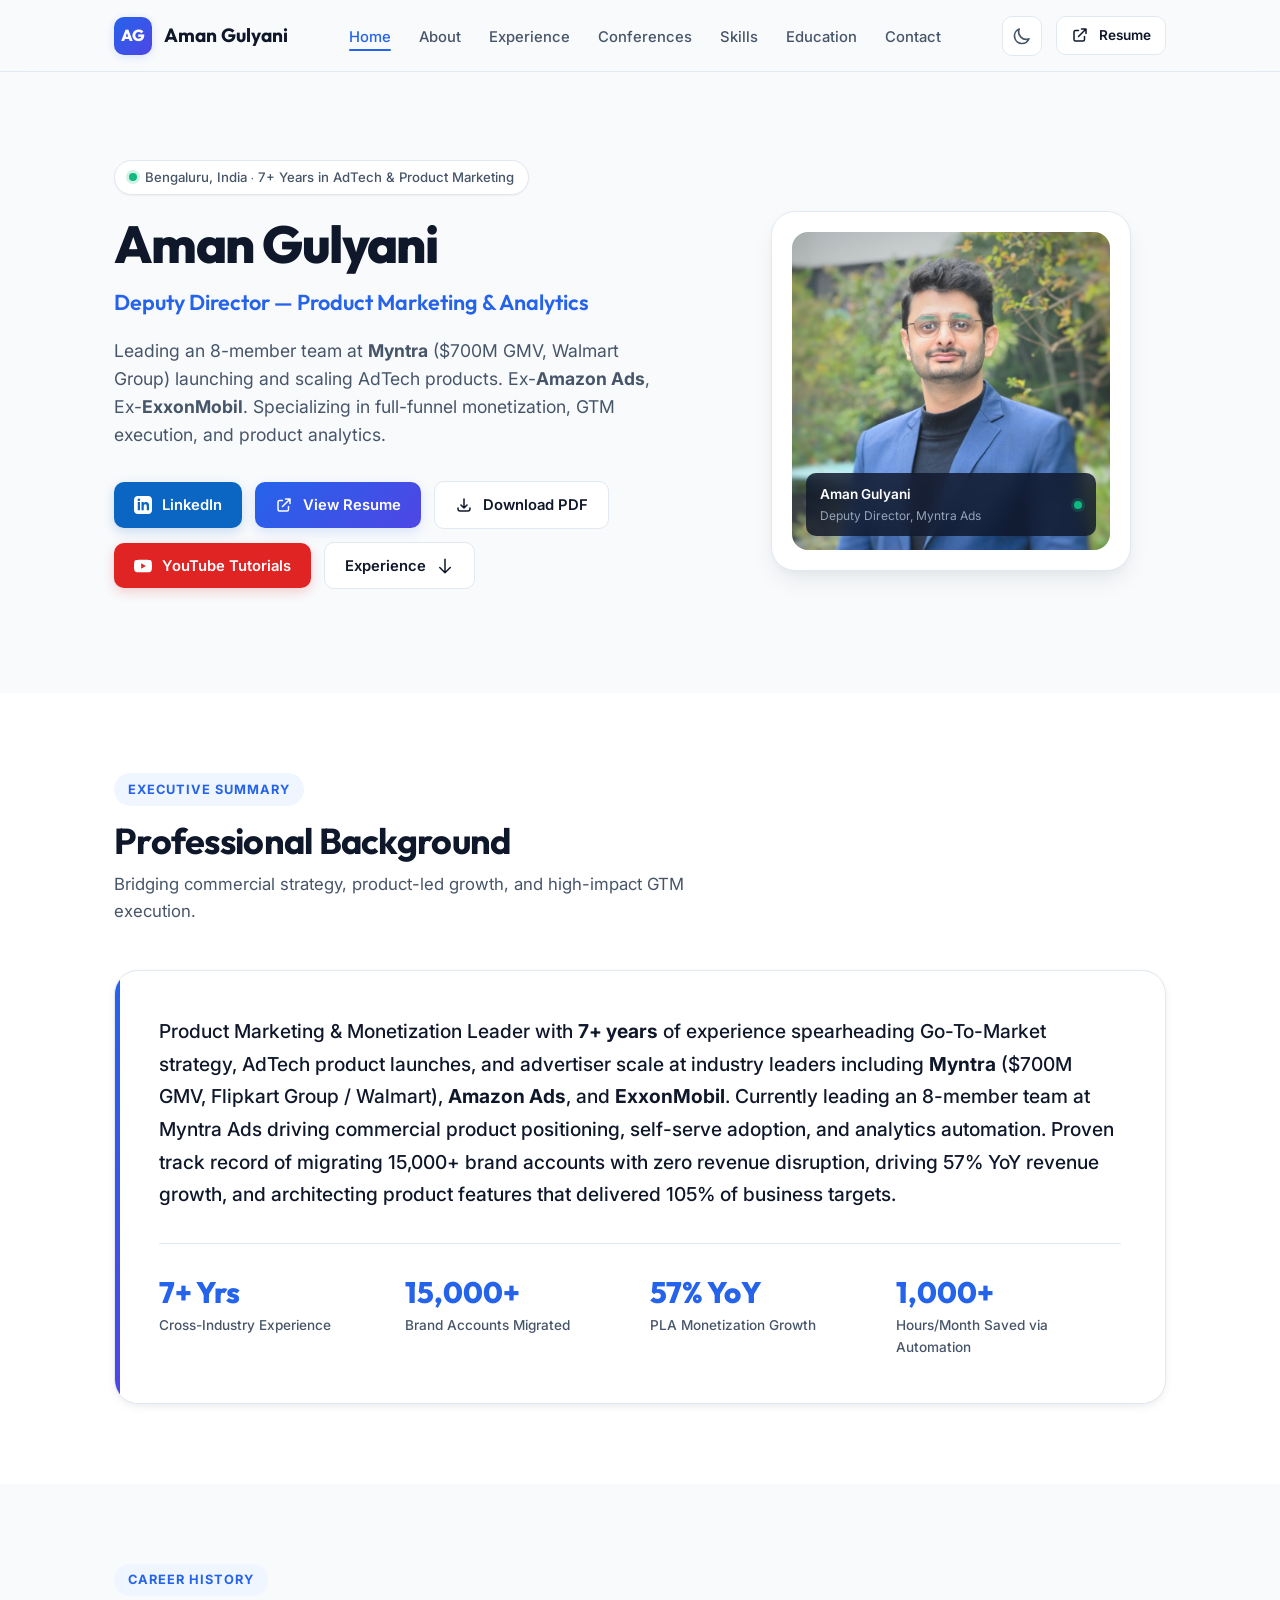
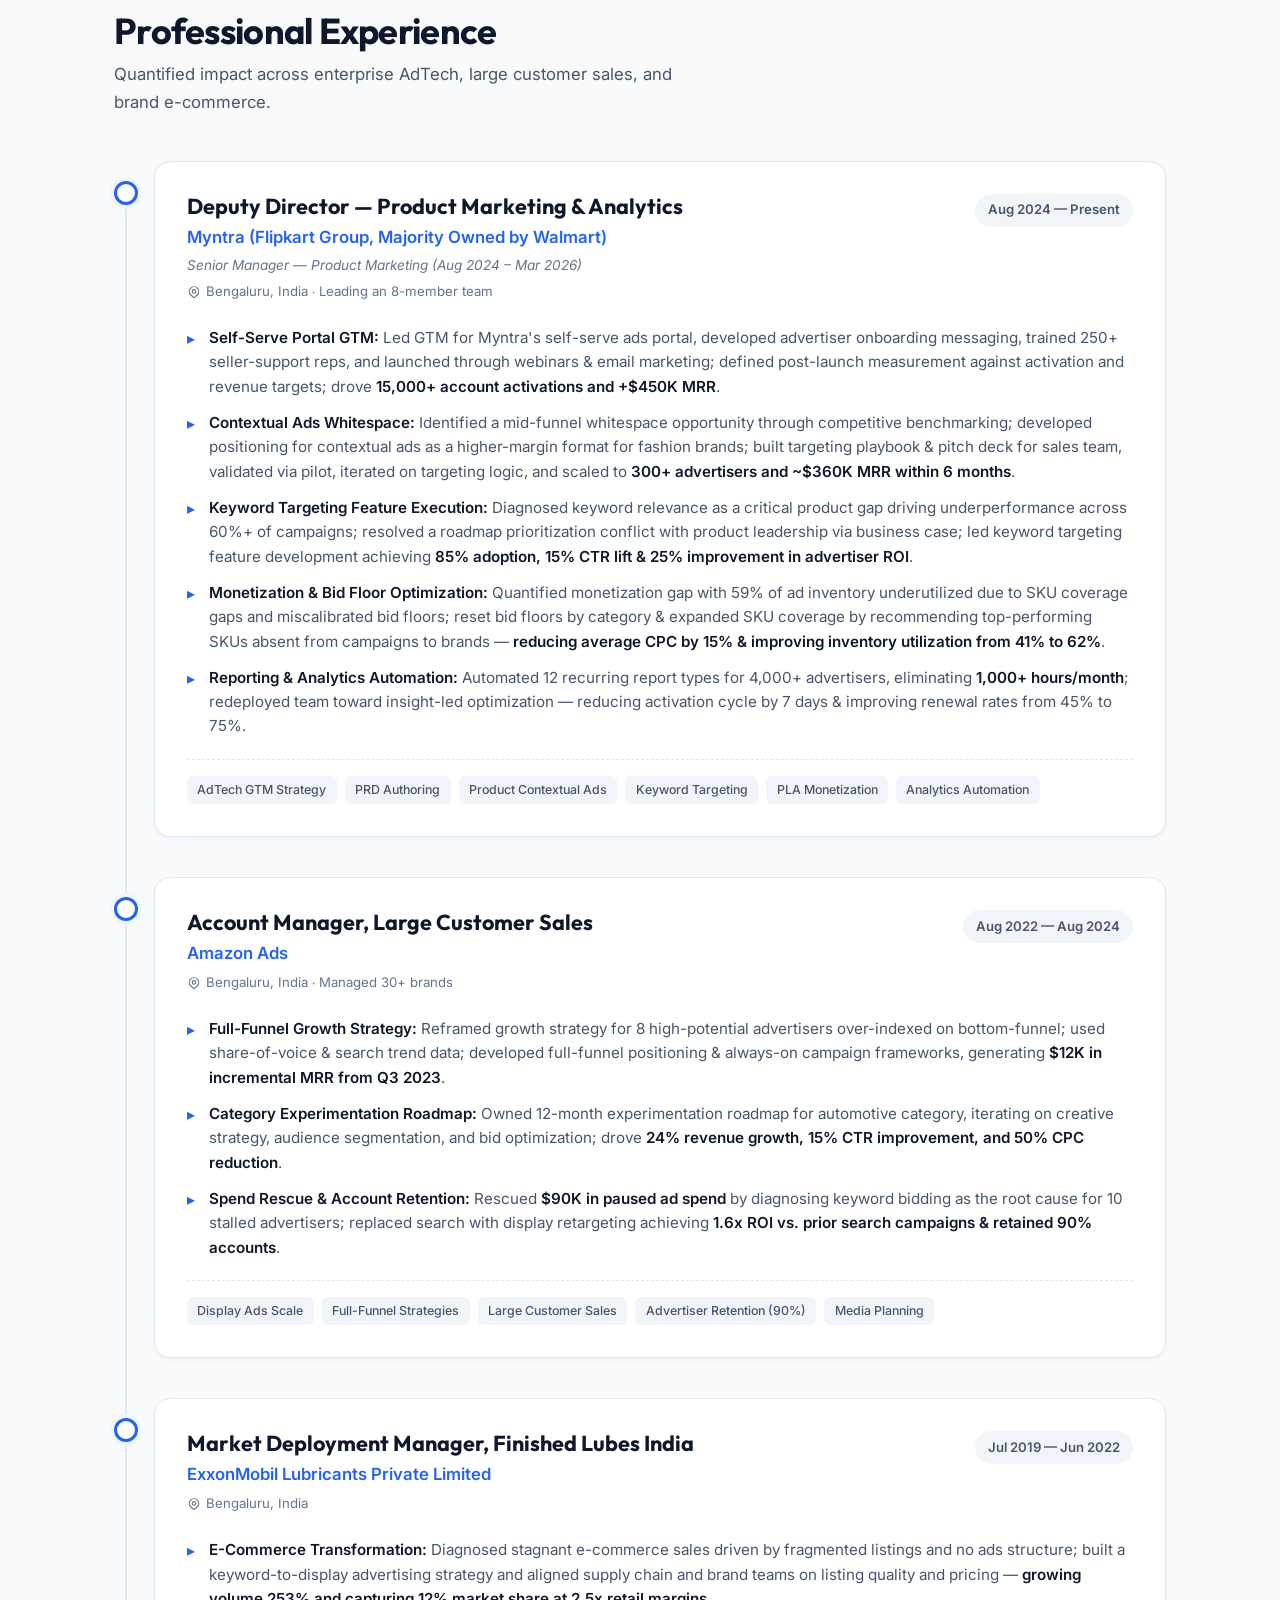
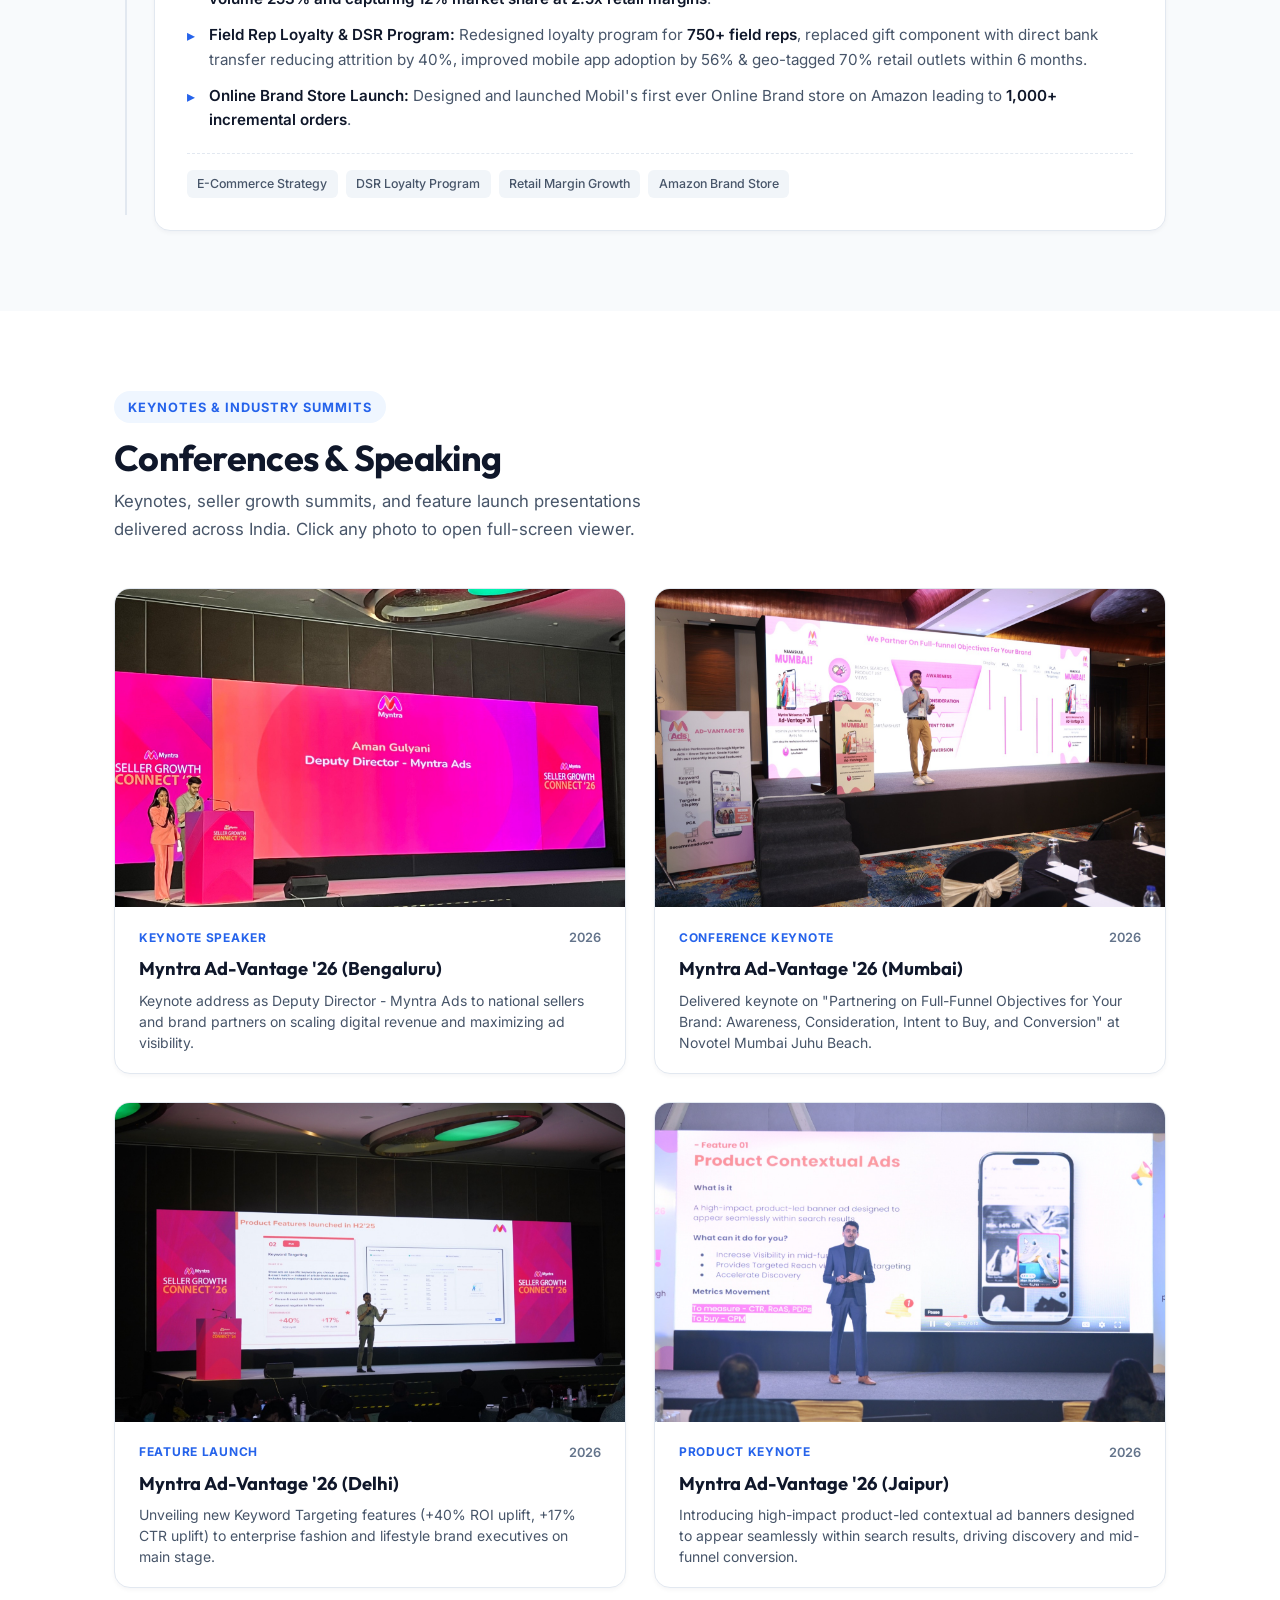
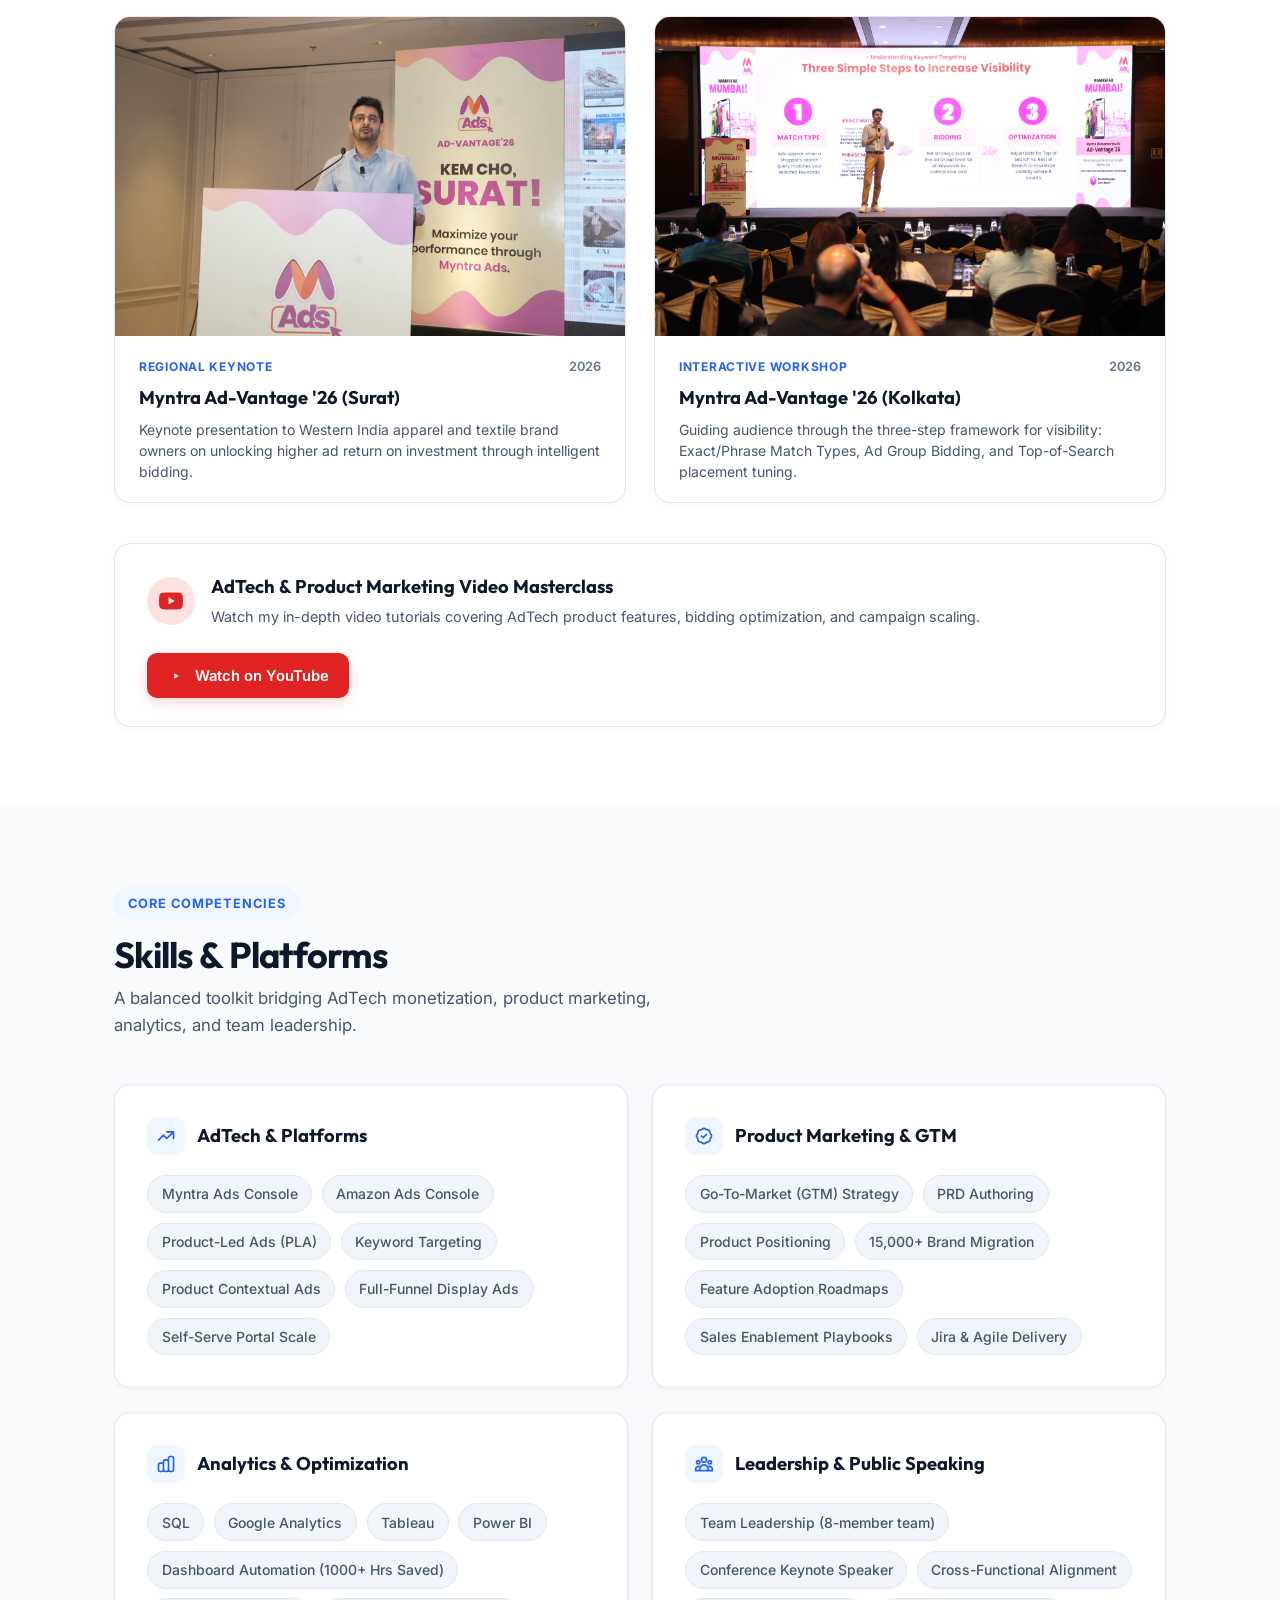
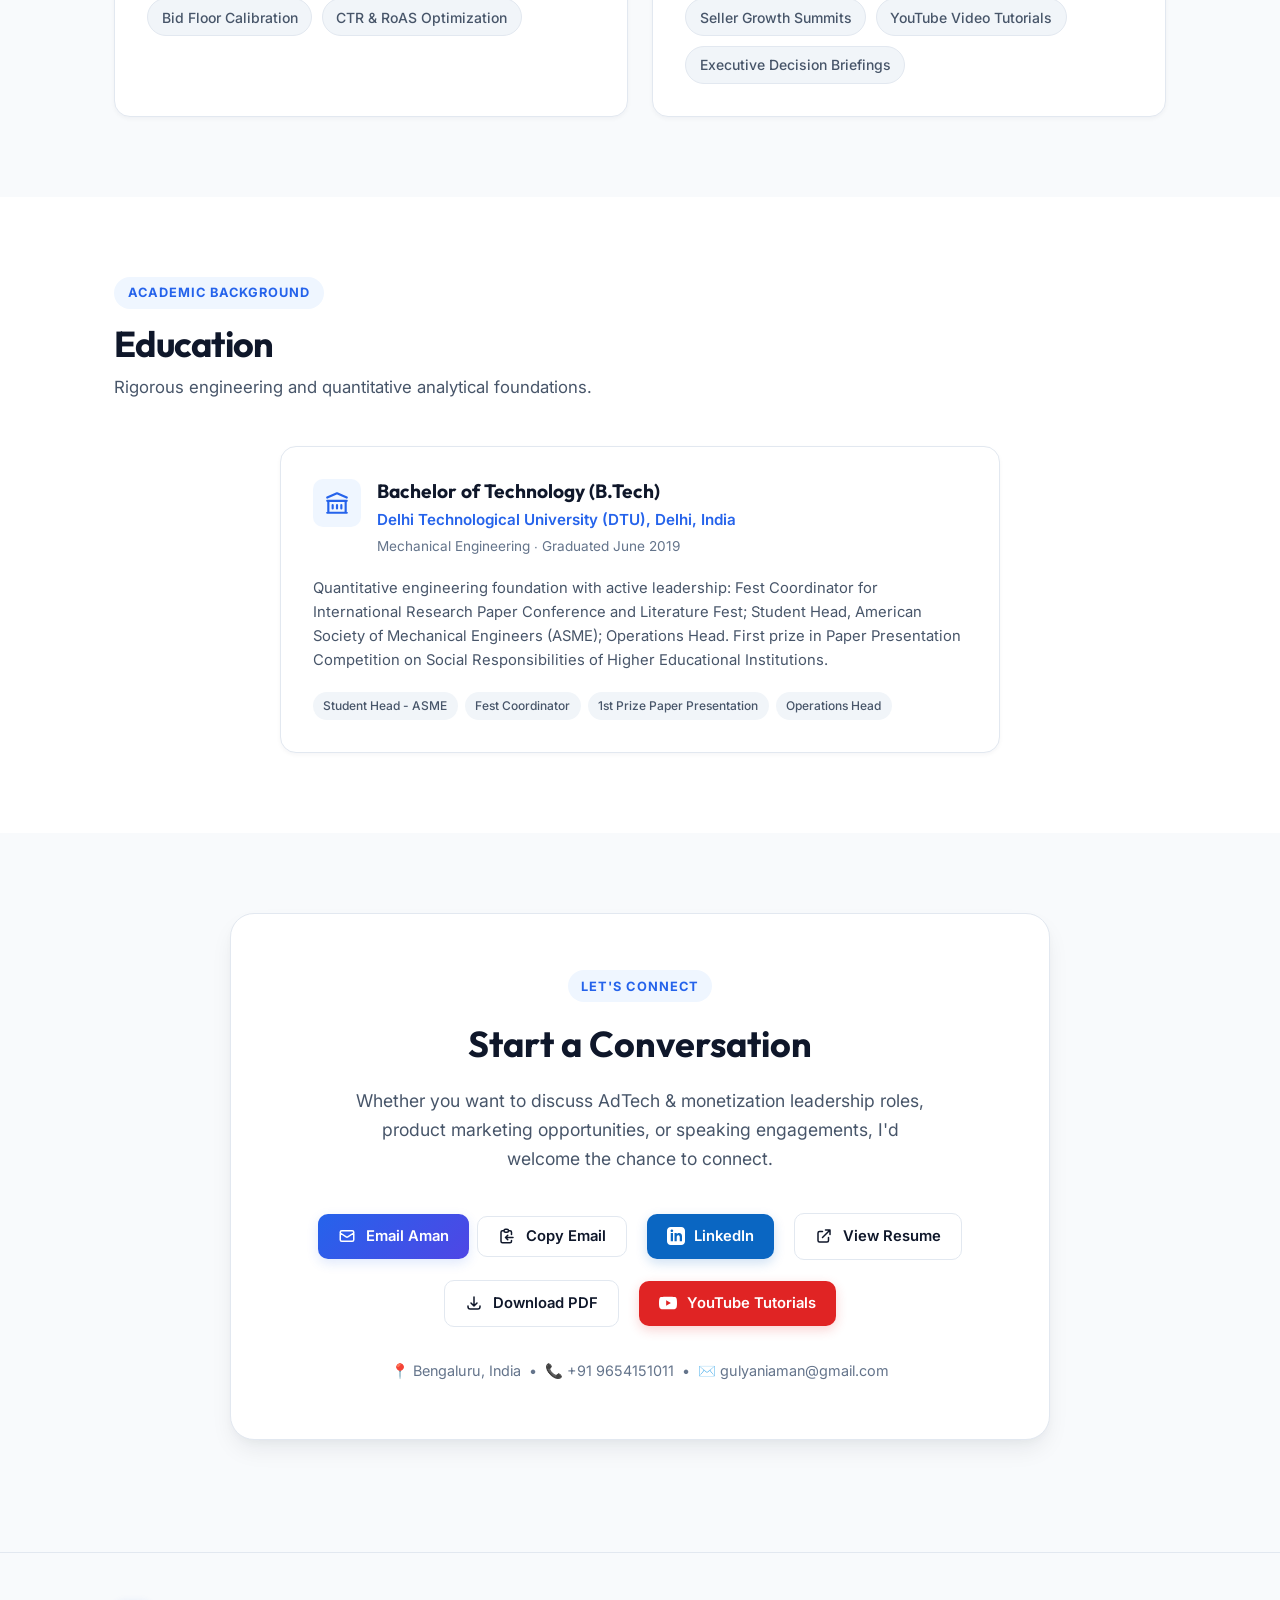
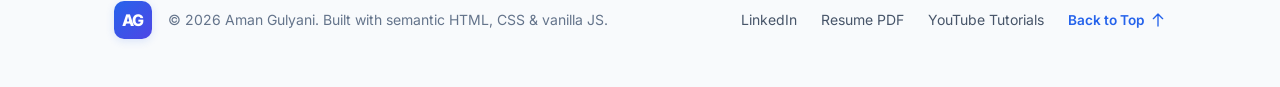
==== index.html @ f4e28a0e "Add files via upload" ====
<!DOCTYPE html>
<html lang="en" data-theme="light">
<head>
  <meta charset="UTF-8">
  <meta name="viewport" content="width=device-width, initial-scale=1.0">
  <title>Aman Gulyani — Digital Resume &amp; Professional Portfolio</title>
  <meta name="description" content="Personal digital resume and portfolio of Aman Gulyani — Deputy Director - Product Marketing &amp; Analytics at Myntra, Ex-Amazon Ads, Ex-ExxonMobil.">
  <meta name="author" content="Aman Gulyani">

  <!-- Open Graph / Social Sharing Meta Tags -->
  <meta property="og:title" content="Aman Gulyani — Digital Resume &amp; Professional Portfolio">
  <meta property="og:description" content="Explore Aman Gulyani's background across AdTech Monetization, Product Marketing, GTM Strategy, Amazon Ads, Myntra, and Conference Speaking.">
  <meta property="og:type" content="website">

  <!-- Google Fonts: Inter & Outfit -->
  <link rel="preconnect" href="https://fonts.googleapis.com">
  <link rel="preconnect" href="https://fonts.gstatic.com" crossorigin>
  <link href="https://fonts.googleapis.com/css2?family=Inter:wght@400;500;600;700&family=Outfit:wght@600;700;800&display=swap" rel="stylesheet">

  <!-- Custom Stylesheet -->
  <link rel="stylesheet" href="css/styles.css">
</head>
<body>

  <!-- Accessible Skip Link -->
  <a href="#main-content" class="skip-link">Skip to main content</a>

  <!-- ========================================================================
       STICKY HEADER & NAVIGATION BAR
       ======================================================================== -->
  <header class="site-header" id="site-header">
    <div class="container nav-container">
      <!-- Monogram / Brand Logo -->
      <a href="#hero" class="nav-brand" aria-label="Aman Gulyani Home">
        <span class="nav-monogram">AG</span>
        <span>Aman Gulyani</span>
      </a>

      <!-- Navigation Links -->
      <nav id="nav-menu" aria-label="Main Navigation">
        <ul class="nav-links" id="nav-links">
          <li><a href="#hero" class="nav-link active">Home</a></li>
          <li><a href="#about" class="nav-link">About</a></li>
          <li><a href="#experience" class="nav-link">Experience</a></li>
          <li><a href="#conferences" class="nav-link">Conferences</a></li>
          <li><a href="#skills" class="nav-link">Skills</a></li>
          <li><a href="#education" class="nav-link">Education</a></li>
          <li><a href="#contact" class="nav-link">Contact</a></li>
        </ul>
      </nav>

      <!-- Action Buttons (Theme Switch, Resume CTA, Mobile Hamburger) -->
      <div class="nav-actions">
        <!-- Theme Toggle (Light / Dark) -->
        <button id="theme-toggle" class="theme-toggle-btn" aria-label="Toggle light/dark theme" title="Toggle theme">
          <svg class="icon-moon" fill="none" viewBox="0 0 24 24" stroke="currentColor" stroke-width="2">
            <path stroke-linecap="round" stroke-linejoin="round" d="M20.354 15.354A9 9 0 018.646 3.646 9.003 9.003 0 0012 21a9.003 9.003 0 008.354-5.646z" />
          </svg>
          <svg class="icon-sun" fill="none" viewBox="0 0 24 24" stroke="currentColor" stroke-width="2">
            <path stroke-linecap="round" stroke-linejoin="round" d="M12 3v1m0 16v1m9-9h-1M4 12H3m15.364 6.364l-.707-.707M6.343 6.343l-.707-.707m12.728 0l-.707.707M6.343 17.657l-.707.707M16 12a4 4 0 11-8 0 4 4 0 018 0z" />
          </svg>
        </button>

        <!-- Top Nav Resume CTA (Opens in new tab & downloadable) -->
        <a href="images/Aman_Gulyani_Resume_.pdf" target="_blank" rel="noopener noreferrer" class="btn btn-secondary btn-sm" title="View / Download Resume">
          <svg fill="none" viewBox="0 0 24 24" stroke="currentColor" stroke-width="2">
            <path stroke-linecap="round" stroke-linejoin="round" d="M10 6H6a2 2 0 00-2 2v10a2 2 0 002 2h10a2 2 0 002-2v-4M14 4h6m0 0v6m0-6L10 14" />
          </svg>
          <span>Resume</span>
        </a>

        <!-- Mobile Hamburger Toggle -->
        <button id="mobile-nav-toggle" class="mobile-nav-toggle" aria-expanded="false" aria-controls="nav-links" aria-label="Open mobile navigation menu">
          <span></span>
          <span></span>
          <span></span>
        </button>
      </div>
    </div>
  </header>

  <main id="main-content">

    <!-- ======================================================================
         SECTION 1: HERO SECTION
         ====================================================================== -->
    <section id="hero" class="section hero-section">
      <div class="container hero-grid">
        <!-- Hero Text & CTAs -->
        <div class="hero-content reveal">
          <!-- Availability Badge -->
          <div class="hero-pretitle">
            <span class="status-pill">
              <span class="status-dot"></span>
              Bengaluru, India ∙ 7+ Years in AdTech &amp; Product Marketing
            </span>
          </div>

          <!-- Name -->
          <h1 class="hero-title">Aman Gulyani</h1>

          <!-- Current Title -->
          <p class="hero-subtitle">Deputy Director — Product Marketing &amp; Analytics</p>

          <!-- One-line Professional Tagline -->
          <p class="hero-tagline">
            Leading an 8-member team at <strong>Myntra</strong> ($700M GMV, Walmart Group) launching and scaling AdTech products. Ex-<strong>Amazon Ads</strong>, Ex-<strong>ExxonMobil</strong>. Specializing in full-funnel monetization, GTM execution, and product analytics.
          </p>

          <!-- Primary CTAs -->
          <div class="hero-actions">
            <!-- LinkedIn Button -->
            <a href="https://www.linkedin.com/in/aman-gulyani-a6665677/" target="_blank" rel="noopener noreferrer" class="btn btn-linkedin" id="hero-linkedin-btn">
              <svg viewBox="0 0 24 24" fill="currentColor" aria-hidden="true">
                <path d="M19 0h-14c-2.761 0-5 2.239-5 5v14c0 2.761 2.239 5 5 5h14c2.762 0 5-2.239 5-5v-14c0-2.761-2.238-5-5-5zm-11 19h-3v-11h3v11zm-1.5-12.268c-.966 0-1.75-.79-1.75-1.764s.784-1.764 1.75-1.764 1.75.79 1.75 1.764-.783 1.764-1.75 1.764zm13.5 12.268h-3v-5.604c0-3.368-4-3.113-4 0v5.604h-3v-11h3v1.765c1.396-2.586 7-2.777 7 2.476v6.759z"/>
              </svg>
              <span>LinkedIn</span>
            </a>

            <!-- View & Download Resume Buttons -->
            <a href="images/Aman_Gulyani_Resume_.pdf" target="_blank" rel="noopener noreferrer" class="btn btn-primary" id="hero-resume-btn" title="Open Resume PDF in new tab">
              <svg fill="none" viewBox="0 0 24 24" stroke="currentColor" stroke-width="2" aria-hidden="true">
                <path stroke-linecap="round" stroke-linejoin="round" d="M10 6H6a2 2 0 00-2 2v10a2 2 0 002 2h10a2 2 0 002-2v-4M14 4h6m0 0v6m0-6L10 14" />
              </svg>
              <span>View Resume</span>
            </a>
            <a href="images/Aman_Gulyani_Resume_.pdf" download="Aman_Gulyani_Resume_.pdf" class="btn btn-secondary" id="hero-download-btn" title="Download Resume PDF directly">
              <svg fill="none" viewBox="0 0 24 24" stroke="currentColor" stroke-width="2" aria-hidden="true">
                <path stroke-linecap="round" stroke-linejoin="round" d="M4 16v1a3 3 0 003 3h10a3 3 0 003-3v-1m-4-4l-4 4m0 0l-4-4m4 4V4" />
              </svg>
              <span>Download PDF</span>
            </a>

            <!-- YouTube Video Tutorial Link -->
            <a href="https://youtu.be/aPTEL7nlNqg?si=HIiScCaSl9OP8VqL" target="_blank" rel="noopener noreferrer" class="btn btn-youtube" id="hero-youtube-btn" title="Watch YouTube AdTech Tutorials">
              <svg viewBox="0 0 24 24" fill="currentColor" aria-hidden="true">
                <path d="M23.498 6.186a3.016 3.016 0 0 0-2.122-2.136C19.505 3.545 12 3.545 12 3.545s-7.505 0-9.377.505A3.017 3.017 0 0 0 .502 6.186C0 8.07 0 12 0 12s0 3.93.502 5.814a3.016 3.016 0 0 0 2.122 2.136c1.871.505 9.376.505 9.376.505s7.505 0 9.377-.505a3.015 3.015 0 0 0 2.122-2.136C24 15.93 24 12 24 12s0-3.93-.502-5.814zM9.545 15.568V8.432L15.818 12l-6.273 3.568z"/>
              </svg>
              <span>YouTube Tutorials</span>
            </a>

            <!-- Jump to Experience Link -->
            <a href="#experience" class="btn btn-secondary">
              <span>Experience</span>
              <svg fill="none" viewBox="0 0 24 24" stroke="currentColor" stroke-width="2" aria-hidden="true">
                <path stroke-linecap="round" stroke-linejoin="round" d="M19 14l-7 7m0 0l-7-7m7 7V3" />
              </svg>
            </a>
          </div>
        </div>

        <!-- Hero Headshot Visual Card -->
        <div class="hero-visual reveal">
          <div class="headshot-card">
            <div class="headshot-wrapper">
              <img src="images/headshot.jpg" alt="Aman Gulyani — Deputy Director, Myntra Ads" class="headshot-img" id="headshot-image" width="360" height="360">
              <div class="headshot-badge">
                <div>
                  <div class="headshot-badge-name">Aman Gulyani</div>
                  <div class="headshot-badge-role">Deputy Director, Myntra Ads</div>
                </div>
                <span class="status-dot" title="Active"></span>
              </div>
            </div>
          </div>
        </div>
      </div>
    </section>

    <!-- ======================================================================
         SECTION 2: ABOUT / SUMMARY
         ====================================================================== -->
    <section id="about" class="section">
      <div class="container">
        <div class="section-header reveal">
          <span class="section-tag">Executive Summary</span>
          <h2 class="section-title">Professional Background</h2>
          <p class="section-subtitle">Bridging commercial strategy, product-led growth, and high-impact GTM execution.</p>
        </div>

        <div class="about-card reveal">
          <p class="about-lead">
            Product Marketing &amp; Monetization Leader with <strong>7+ years</strong> of experience spearheading Go-To-Market strategy, AdTech product launches, and advertiser scale at industry leaders including <strong>Myntra</strong> ($700M GMV, Flipkart Group / Walmart), <strong>Amazon Ads</strong>, and <strong>ExxonMobil</strong>. Currently leading an 8-member team at Myntra Ads driving commercial product positioning, self-serve adoption, and analytics automation. Proven track record of migrating 15,000+ brand accounts with zero revenue disruption, driving 57% YoY revenue growth, and architecting product features that delivered 105% of business targets.
          </p>

          <!-- Quick Highlight Metrics -->
          <div class="about-metrics">
            <div class="metric-item">
              <span class="metric-value">7+ Yrs</span>
              <span class="metric-label">Cross-Industry Experience</span>
            </div>
            <div class="metric-item">
              <span class="metric-value">15,000+</span>
              <span class="metric-label">Brand Accounts Migrated</span>
            </div>
            <div class="metric-item">
              <span class="metric-value">57% YoY</span>
              <span class="metric-label">PLA Monetization Growth</span>
            </div>
            <div class="metric-item">
              <span class="metric-value">1,000+</span>
              <span class="metric-label">Hours/Month Saved via Automation</span>
            </div>
          </div>
        </div>
      </div>
    </section>

    <!-- ======================================================================
         SECTION 3: WORK EXPERIENCE
         ====================================================================== -->
    <section id="experience" class="section">
      <div class="container">
        <div class="section-header reveal">
          <span class="section-tag">Career History</span>
          <h2 class="section-title">Professional Experience</h2>
          <p class="section-subtitle">Quantified impact across enterprise AdTech, large customer sales, and brand e-commerce.</p>
        </div>

        <div class="timeline">
          <!-- ROLE 1: MYNTRA -->
          <div class="timeline-item reveal">
            <div class="timeline-marker" aria-hidden="true"></div>
            <article class="timeline-card">
              <header class="timeline-header">
                <div>
                  <h3 class="timeline-role">Deputy Director — Product Marketing &amp; Analytics</h3>
                  <div class="timeline-company">Myntra (Flipkart Group, Majority Owned by Walmart)</div>
                  <div style="font-size: 0.85rem; color: var(--text-muted); margin-top: 0.2rem;">
                    <em>Senior Manager — Product Marketing (Aug 2024 – Mar 2026)</em>
                  </div>
                  <div class="timeline-location">
                    <svg width="14" height="14" viewBox="0 0 24 24" fill="none" stroke="currentColor" stroke-width="2">
                      <path stroke-linecap="round" stroke-linejoin="round" d="M17.657 16.657L13.414 20.9a1.998 1.998 0 01-2.827 0l-4.244-4.243a8 8 0 1111.314 0z" />
                      <path stroke-linecap="round" stroke-linejoin="round" d="M15 11a3 3 0 11-6 0 3 3 0 016 0z" />
                    </svg>
                    <span>Bengaluru, India ∙ Leading an 8-member team</span>
                  </div>
                </div>
                <span class="timeline-date-badge">Aug 2024 — Present</span>
              </header>

              <ul class="timeline-bullets">
                <li class="timeline-bullet">
                  <strong>Self-Serve Portal GTM:</strong> Led GTM for Myntra's self-serve ads portal, developed advertiser onboarding messaging, trained 250+ seller-support reps, and launched through webinars &amp; email marketing; defined post-launch measurement against activation and revenue targets; drove <strong>15,000+ account activations and +$450K MRR</strong>.
                </li>
                <li class="timeline-bullet">
                  <strong>Contextual Ads Whitespace:</strong> Identified a mid-funnel whitespace opportunity through competitive benchmarking; developed positioning for contextual ads as a higher-margin format for fashion brands; built targeting playbook &amp; pitch deck for sales team, validated via pilot, iterated on targeting logic, and scaled to <strong>300+ advertisers and ~$360K MRR within 6 months</strong>.
                </li>
                <li class="timeline-bullet">
                  <strong>Keyword Targeting Feature Execution:</strong> Diagnosed keyword relevance as a critical product gap driving underperformance across 60%+ of campaigns; resolved a roadmap prioritization conflict with product leadership via business case; led keyword targeting feature development achieving <strong>85% adoption, 15% CTR lift &amp; 25% improvement in advertiser ROI</strong>.
                </li>
                <li class="timeline-bullet">
                  <strong>Monetization &amp; Bid Floor Optimization:</strong> Quantified monetization gap with 59% of ad inventory underutilized due to SKU coverage gaps and miscalibrated bid floors; reset bid floors by category &amp; expanded SKU coverage by recommending top-performing SKUs absent from campaigns to brands — <strong>reducing average CPC by 15% &amp; improving inventory utilization from 41% to 62%</strong>.
                </li>
                <li class="timeline-bullet">
                  <strong>Reporting &amp; Analytics Automation:</strong> Automated 12 recurring report types for 4,000+ advertisers, eliminating <strong>1,000+ hours/month</strong>; redeployed team toward insight-led optimization — reducing activation cycle by 7 days &amp; improving renewal rates from 45% to 75%.
                </li>
              </ul>

              <div class="timeline-skills-tags">
                <span class="timeline-tag">AdTech GTM Strategy</span>
                <span class="timeline-tag">PRD Authoring</span>
                <span class="timeline-tag">Product Contextual Ads</span>
                <span class="timeline-tag">Keyword Targeting</span>
                <span class="timeline-tag">PLA Monetization</span>
                <span class="timeline-tag">Analytics Automation</span>
              </div>
            </article>
          </div>

          <!-- ROLE 2: AMAZON ADS -->
          <div class="timeline-item reveal">
            <div class="timeline-marker" aria-hidden="true"></div>
            <article class="timeline-card">
              <header class="timeline-header">
                <div>
                  <h3 class="timeline-role">Account Manager, Large Customer Sales</h3>
                  <div class="timeline-company">Amazon Ads</div>
                  <div class="timeline-location">
                    <svg width="14" height="14" viewBox="0 0 24 24" fill="none" stroke="currentColor" stroke-width="2">
                      <path stroke-linecap="round" stroke-linejoin="round" d="M17.657 16.657L13.414 20.9a1.998 1.998 0 01-2.827 0l-4.244-4.243a8 8 0 1111.314 0z" />
                      <path stroke-linecap="round" stroke-linejoin="round" d="M15 11a3 3 0 11-6 0 3 3 0 016 0z" />
                    </svg>
                    <span>Bengaluru, India ∙ Managed 30+ brands</span>
                  </div>
                </div>
                <span class="timeline-date-badge">Aug 2022 — Aug 2024</span>
              </header>

              <ul class="timeline-bullets">
                <li class="timeline-bullet">
                  <strong>Full-Funnel Growth Strategy:</strong> Reframed growth strategy for 8 high-potential advertisers over-indexed on bottom-funnel; used share-of-voice &amp; search trend data; developed full-funnel positioning &amp; always-on campaign frameworks, generating <strong>$12K in incremental MRR from Q3 2023</strong>.
                </li>
                <li class="timeline-bullet">
                  <strong>Category Experimentation Roadmap:</strong> Owned 12-month experimentation roadmap for automotive category, iterating on creative strategy, audience segmentation, and bid optimization; drove <strong>24% revenue growth, 15% CTR improvement, and 50% CPC reduction</strong>.
                </li>
                <li class="timeline-bullet">
                  <strong>Spend Rescue &amp; Account Retention:</strong> Rescued <strong>$90K in paused ad spend</strong> by diagnosing keyword bidding as the root cause for 10 stalled advertisers; replaced search with display retargeting achieving <strong>1.6x ROI vs. prior search campaigns &amp; retained 90% accounts</strong>.
                </li>
              </ul>

              <div class="timeline-skills-tags">
                <span class="timeline-tag">Display Ads Scale</span>
                <span class="timeline-tag">Full-Funnel Strategies</span>
                <span class="timeline-tag">Large Customer Sales</span>
                <span class="timeline-tag">Advertiser Retention (90%)</span>
                <span class="timeline-tag">Media Planning</span>
              </div>
            </article>
          </div>

          <!-- ROLE 3: EXXONMOBIL -->
          <div class="timeline-item reveal">
            <div class="timeline-marker" aria-hidden="true"></div>
            <article class="timeline-card">
              <header class="timeline-header">
                <div>
                  <h3 class="timeline-role">Market Deployment Manager, Finished Lubes India</h3>
                  <div class="timeline-company">ExxonMobil Lubricants Private Limited</div>
                  <div class="timeline-location">
                    <svg width="14" height="14" viewBox="0 0 24 24" fill="none" stroke="currentColor" stroke-width="2">
                      <path stroke-linecap="round" stroke-linejoin="round" d="M17.657 16.657L13.414 20.9a1.998 1.998 0 01-2.827 0l-4.244-4.243a8 8 0 1111.314 0z" />
                      <path stroke-linecap="round" stroke-linejoin="round" d="M15 11a3 3 0 11-6 0 3 3 0 016 0z" />
                    </svg>
                    <span>Bengaluru, India</span>
                  </div>
                </div>
                <span class="timeline-date-badge">Jul 2019 — Jun 2022</span>
              </header>

              <ul class="timeline-bullets">
                <li class="timeline-bullet">
                  <strong>E-Commerce Transformation:</strong> Diagnosed stagnant e-commerce sales driven by fragmented listings and no ads structure; built a keyword-to-display advertising strategy and aligned supply chain and brand teams on listing quality and pricing — <strong>growing volume 253% and capturing 12% market share at 2.5x retail margins</strong>.
                </li>
                <li class="timeline-bullet">
                  <strong>Field Rep Loyalty &amp; DSR Program:</strong> Redesigned loyalty program for <strong>750+ field reps</strong>, replaced gift component with direct bank transfer reducing attrition by 40%, improved mobile app adoption by 56% &amp; geo-tagged 70% retail outlets within 6 months.
                </li>
                <li class="timeline-bullet">
                  <strong>Online Brand Store Launch:</strong> Designed and launched Mobil's first ever Online Brand store on Amazon leading to <strong>1,000+ incremental orders</strong>.
                </li>
              </ul>

              <div class="timeline-skills-tags">
                <span class="timeline-tag">E-Commerce Strategy</span>
                <span class="timeline-tag">DSR Loyalty Program</span>
                <span class="timeline-tag">Retail Margin Growth</span>
                <span class="timeline-tag">Amazon Brand Store</span>
              </div>
            </article>
          </div>
        </div>
      </div>
    </section>

    <!-- ======================================================================
         SECTION 4: CONFERENCES & SPEAKING (SHIFTED UPWARDS)
         ====================================================================== -->
    <section id="conferences" class="section">
      <div class="container">
        <div class="section-header reveal">
          <span class="section-tag">Keynotes &amp; Industry Summits</span>
          <h2 class="section-title">Conferences &amp; Speaking</h2>
          <p class="section-subtitle">Keynotes, seller growth summits, and feature launch presentations delivered across India. Click any photo to open full-screen viewer.</p>
        </div>

        <div class="gallery-grid">
          <!-- EVENT 1: BENGALURU -->
          <div class="gallery-card reveal" data-full-image="images/conf-seller-growth-connect.jpg">
            <div class="gallery-image-wrapper">
              <img src="images/conf-seller-growth-connect.jpg" alt="Aman Gulyani speaking at Myntra Ad-Vantage '26 (Bengaluru)" class="gallery-img" loading="lazy">
              <div class="gallery-hover-overlay">
                <div class="gallery-zoom-icon" aria-hidden="true">
                  <svg fill="none" viewBox="0 0 24 24" stroke="currentColor" stroke-width="2">
                    <path stroke-linecap="round" stroke-linejoin="round" d="M21 21l-6-6m2-5a7 7 0 11-14 0 7 7 0 0114 0zM10 7v6m3-3H7" />
                  </svg>
                </div>
              </div>
            </div>
            <div class="gallery-caption">
              <div class="gallery-meta">
                <span class="gallery-tag">Keynote Speaker</span>
                <span class="gallery-year">2026</span>
              </div>
              <h3 class="gallery-event-title">Myntra Ad-Vantage '26 (Bengaluru)</h3>
              <p class="gallery-desc">Keynote address as Deputy Director - Myntra Ads to national sellers and brand partners on scaling digital revenue and maximizing ad visibility.</p>
            </div>
          </div>

          <!-- EVENT 2: MUMBAI -->
          <div class="gallery-card reveal" data-full-image="images/conf-ad-vantage-mumbai.jpg">
            <div class="gallery-image-wrapper">
              <img src="images/conf-ad-vantage-mumbai.jpg" alt="Aman Gulyani presenting at Myntra Ad-Vantage '26 (Mumbai)" class="gallery-img" loading="lazy">
              <div class="gallery-hover-overlay">
                <div class="gallery-zoom-icon" aria-hidden="true">
                  <svg fill="none" viewBox="0 0 24 24" stroke="currentColor" stroke-width="2">
                    <path stroke-linecap="round" stroke-linejoin="round" d="M21 21l-6-6m2-5a7 7 0 11-14 0 7 7 0 0114 0zM10 7v6m3-3H7" />
                  </svg>
                </div>
              </div>
            </div>
            <div class="gallery-caption">
              <div class="gallery-meta">
                <span class="gallery-tag">Conference Keynote</span>
                <span class="gallery-year">2026</span>
              </div>
              <h3 class="gallery-event-title">Myntra Ad-Vantage '26 (Mumbai)</h3>
              <p class="gallery-desc">Delivered keynote on "Partnering on Full-Funnel Objectives for Your Brand: Awareness, Consideration, Intent to Buy, and Conversion" at Novotel Mumbai Juhu Beach.</p>
            </div>
          </div>

          <!-- EVENT 3: DELHI -->
          <div class="gallery-card reveal" data-full-image="images/conf-seller-growth-presentation.jpg">
            <div class="gallery-image-wrapper">
              <img src="images/conf-seller-growth-presentation.jpg" alt="Aman Gulyani at Myntra Ad-Vantage '26 (Delhi)" class="gallery-img" loading="lazy">
              <div class="gallery-hover-overlay">
                <div class="gallery-zoom-icon" aria-hidden="true">
                  <svg fill="none" viewBox="0 0 24 24" stroke="currentColor" stroke-width="2">
                    <path stroke-linecap="round" stroke-linejoin="round" d="M21 21l-6-6m2-5a7 7 0 11-14 0 7 7 0 0114 0zM10 7v6m3-3H7" />
                  </svg>
                </div>
              </div>
            </div>
            <div class="gallery-caption">
              <div class="gallery-meta">
                <span class="gallery-tag">Feature Launch</span>
                <span class="gallery-year">2026</span>
              </div>
              <h3 class="gallery-event-title">Myntra Ad-Vantage '26 (Delhi)</h3>
              <p class="gallery-desc">Unveiling new Keyword Targeting features (+40% ROI uplift, +17% CTR uplift) to enterprise fashion and lifestyle brand executives on main stage.</p>
            </div>
          </div>

          <!-- EVENT 4: JAIPUR -->
          <div class="gallery-card reveal" data-full-image="images/conf-contextual-ads.jpg">
            <div class="gallery-image-wrapper">
              <img src="images/conf-contextual-ads.jpg" alt="Aman Gulyani presenting at Myntra Ad-Vantage '26 (Jaipur)" class="gallery-img" loading="lazy">
              <div class="gallery-hover-overlay">
                <div class="gallery-zoom-icon" aria-hidden="true">
                  <svg fill="none" viewBox="0 0 24 24" stroke="currentColor" stroke-width="2">
                    <path stroke-linecap="round" stroke-linejoin="round" d="M21 21l-6-6m2-5a7 7 0 11-14 0 7 7 0 0114 0zM10 7v6m3-3H7" />
                  </svg>
                </div>
              </div>
            </div>
            <div class="gallery-caption">
              <div class="gallery-meta">
                <span class="gallery-tag">Product Keynote</span>
                <span class="gallery-year">2026</span>
              </div>
              <h3 class="gallery-event-title">Myntra Ad-Vantage '26 (Jaipur)</h3>
              <p class="gallery-desc">Introducing high-impact product-led contextual ad banners designed to appear seamlessly within search results, driving discovery and mid-funnel conversion.</p>
            </div>
          </div>

          <!-- EVENT 5: SURAT -->
          <div class="gallery-card reveal" data-full-image="images/conf-ad-vantage-surat.jpg">
            <div class="gallery-image-wrapper">
              <img src="images/conf-ad-vantage-surat.jpg" alt="Aman Gulyani speaking at Myntra Ad-Vantage '26 (Surat)" class="gallery-img" loading="lazy">
              <div class="gallery-hover-overlay">
                <div class="gallery-zoom-icon" aria-hidden="true">
                  <svg fill="none" viewBox="0 0 24 24" stroke="currentColor" stroke-width="2">
                    <path stroke-linecap="round" stroke-linejoin="round" d="M21 21l-6-6m2-5a7 7 0 11-14 0 7 7 0 0114 0zM10 7v6m3-3H7" />
                  </svg>
                </div>
              </div>
            </div>
            <div class="gallery-caption">
              <div class="gallery-meta">
                <span class="gallery-tag">Regional Keynote</span>
                <span class="gallery-year">2026</span>
              </div>
              <h3 class="gallery-event-title">Myntra Ad-Vantage '26 (Surat)</h3>
              <p class="gallery-desc">Keynote presentation to Western India apparel and textile brand owners on unlocking higher ad return on investment through intelligent bidding.</p>
            </div>
          </div>

          <!-- EVENT 6: KOLKATA -->
          <div class="gallery-card reveal" data-full-image="images/conf-keywords-masterclass.jpg">
            <div class="gallery-image-wrapper">
              <img src="images/conf-keywords-masterclass.jpg" alt="Aman Gulyani conducting masterclass at Myntra Ad-Vantage '26 (Kolkata)" class="gallery-img" loading="lazy">
              <div class="gallery-hover-overlay">
                <div class="gallery-zoom-icon" aria-hidden="true">
                  <svg fill="none" viewBox="0 0 24 24" stroke="currentColor" stroke-width="2">
                    <path stroke-linecap="round" stroke-linejoin="round" d="M21 21l-6-6m2-5a7 7 0 11-14 0 7 7 0 0114 0zM10 7v6m3-3H7" />
                  </svg>
                </div>
              </div>
            </div>
            <div class="gallery-caption">
              <div class="gallery-meta">
                <span class="gallery-tag">Interactive Workshop</span>
                <span class="gallery-year">2026</span>
              </div>
              <h3 class="gallery-event-title">Myntra Ad-Vantage '26 (Kolkata)</h3>
              <p class="gallery-desc">Guiding audience through the three-step framework for visibility: Exact/Phrase Match Types, Ad Group Bidding, and Top-of-Search placement tuning.</p>
            </div>
          </div>
        </div>

        <!-- Featured YouTube Video Tutorial Banner -->
        <div style="margin-top: 2.5rem; background: var(--bg-surface); border: 1px solid var(--border-color); border-radius: var(--radius-lg); padding: 1.75rem 2rem; display: flex; flex-wrap: wrap; align-items: center; justify-content: space-between; gap: 1.5rem; box-shadow: var(--shadow-sm);" class="reveal">
          <div style="display: flex; align-items: center; gap: 1rem;">
            <div style="width: 48px; height: 48px; border-radius: 50%; background: #fee2e2; color: #dc2626; display: flex; align-items: center; justify-content: center; flex-shrink: 0;">
              <svg width="24" height="24" viewBox="0 0 24 24" fill="currentColor">
                <path d="M23.498 6.186a3.016 3.016 0 0 0-2.122-2.136C19.505 3.545 12 3.545 12 3.545s-7.505 0-9.377.505A3.017 3.017 0 0 0 .502 6.186C0 8.07 0 12 0 12s0 3.93.502 5.814a3.016 3.016 0 0 0 2.122 2.136c1.871.505 9.376.505 9.376.505s7.505 0 9.377-.505a3.015 3.015 0 0 0 2.122-2.136C24 15.93 24 12 24 12s0-3.93-.502-5.814zM9.545 15.568V8.432L15.818 12l-6.273 3.568z"/>
              </svg>
            </div>
            <div>
              <h4 style="font-family: var(--font-display); font-size: 1.15rem; font-weight: 700; color: var(--text-primary); margin-bottom: 0.2rem;">AdTech &amp; Product Marketing Video Masterclass</h4>
              <p style="font-size: 0.9rem; color: var(--text-secondary); margin: 0;">Watch my in-depth video tutorials covering AdTech product features, bidding optimization, and campaign scaling.</p>
            </div>
          </div>
          <a href="https://youtu.be/aPTEL7nlNqg?si=HIiScCaSl9OP8VqL" target="_blank" rel="noopener noreferrer" class="btn btn-youtube">
            <svg viewBox="0 0 24 24" fill="currentColor" aria-hidden="true" width="18" height="18">
              <path d="M9.545 15.568V8.432L15.818 12l-6.273 3.568z"/>
            </svg>
            <span>Watch on YouTube</span>
          </a>
        </div>
      </div>
    </section>

    <!-- ======================================================================
         LIGHTBOX MODAL (Vanilla JS Interactive Viewer)
         ====================================================================== -->
    <div id="lightbox-modal" class="lightbox-modal" role="dialog" aria-modal="true" aria-hidden="true" aria-label="Photo Viewer">
      <button id="lightbox-close" class="lightbox-close-btn" aria-label="Close photo viewer">
        <svg fill="none" viewBox="0 0 24 24" stroke="currentColor" stroke-width="2">
          <path stroke-linecap="round" stroke-linejoin="round" d="M6 18L18 6M6 6l12 12" />
        </svg>
      </button>

      <button id="lightbox-prev" class="lightbox-nav-btn lightbox-prev-btn" aria-label="Previous photo">
        <svg fill="none" viewBox="0 0 24 24" stroke="currentColor" stroke-width="2.5">
          <path stroke-linecap="round" stroke-linejoin="round" d="M15 19l-7-7 7-7" />
        </svg>
      </button>

      <button id="lightbox-next" class="lightbox-nav-btn lightbox-next-btn" aria-label="Next photo">
        <svg fill="none" viewBox="0 0 24 24" stroke="currentColor" stroke-width="2.5">
          <path stroke-linecap="round" stroke-linejoin="round" d="M9 5l7 7-7 7" />
        </svg>
      </button>

      <div class="lightbox-content-box">
        <div class="lightbox-image-holder">
          <img id="lightbox-image" src="" alt="Enlarged conference photo">
        </div>
        <div class="lightbox-caption-box">
          <div>
            <h4 id="lightbox-title" class="lightbox-title">Event Title</h4>
            <p id="lightbox-subtitle" class="lightbox-subtitle">Event details</p>
          </div>
          <div id="lightbox-counter" class="lightbox-counter">1 of 6</div>
        </div>
      </div>
    </div>

    <!-- ======================================================================
         SECTION 5: SKILLS
         ====================================================================== -->
    <section id="skills" class="section">
      <div class="container">
        <div class="section-header reveal">
          <span class="section-tag">Core Competencies</span>
          <h2 class="section-title">Skills &amp; Platforms</h2>
          <p class="section-subtitle">A balanced toolkit bridging AdTech monetization, product marketing, analytics, and team leadership.</p>
        </div>

        <div class="skills-grid">
          <!-- CATEGORY 1: ADTECH CONSOLES & PLATFORMS -->
          <div class="skill-category-card reveal">
            <div class="skill-cat-header">
              <div class="skill-cat-icon" aria-hidden="true">
                <svg fill="none" viewBox="0 0 24 24" stroke="currentColor" stroke-width="2">
                  <path stroke-linecap="round" stroke-linejoin="round" d="M13 7h8m0 0v8m0-8l-8 8-4-4-6 6" />
                </svg>
              </div>
              <h3 class="skill-cat-title">AdTech &amp; Platforms</h3>
            </div>
            <div class="skill-pills-list">
              <span class="skill-pill">Myntra Ads Console</span>
              <span class="skill-pill">Amazon Ads Console</span>
              <span class="skill-pill">Product-Led Ads (PLA)</span>
              <span class="skill-pill">Keyword Targeting</span>
              <span class="skill-pill">Product Contextual Ads</span>
              <span class="skill-pill">Full-Funnel Display Ads</span>
              <span class="skill-pill">Self-Serve Portal Scale</span>
            </div>
          </div>

          <!-- CATEGORY 2: PRODUCT MARKETING & GTM -->
          <div class="skill-category-card reveal">
            <div class="skill-cat-header">
              <div class="skill-cat-icon" aria-hidden="true">
                <svg fill="none" viewBox="0 0 24 24" stroke="currentColor" stroke-width="2">
                  <path stroke-linecap="round" stroke-linejoin="round" d="M9 12l2 2 4-4M7.835 4.697a3.42 3.42 0 001.946-.806 3.42 3.42 0 014.438 0 3.42 3.42 0 001.946.806 3.42 3.42 0 013.138 3.138 3.42 3.42 0 00.806 1.946 3.42 3.42 0 010 4.438 3.42 3.42 0 00-.806 1.946 3.42 3.42 0 01-3.138 3.138 3.42 3.42 0 00-1.946.806 3.42 3.42 0 01-4.438 0 3.42 3.42 0 00-1.946-.806 3.42 3.42 0 01-3.138-3.138 3.42 3.42 0 00-.806-1.946 3.42 3.42 0 010-4.438 3.42 3.42 0 00.806-1.946 3.42 3.42 0 013.138-3.138z" />
                </svg>
              </div>
              <h3 class="skill-cat-title">Product Marketing &amp; GTM</h3>
            </div>
            <div class="skill-pills-list">
              <span class="skill-pill">Go-To-Market (GTM) Strategy</span>
              <span class="skill-pill">PRD Authoring</span>
              <span class="skill-pill">Product Positioning</span>
              <span class="skill-pill">15,000+ Brand Migration</span>
              <span class="skill-pill">Feature Adoption Roadmaps</span>
              <span class="skill-pill">Sales Enablement Playbooks</span>
              <span class="skill-pill">Jira &amp; Agile Delivery</span>
            </div>
          </div>

          <!-- CATEGORY 3: ANALYTICS & TOOLS -->
          <div class="skill-category-card reveal">
            <div class="skill-cat-header">
              <div class="skill-cat-icon" aria-hidden="true">
                <svg fill="none" viewBox="0 0 24 24" stroke="currentColor" stroke-width="2">
                  <path stroke-linecap="round" stroke-linejoin="round" d="M9 19v-6a2 2 0 00-2-2H5a2 2 0 00-2 2v6a2 2 0 002 2h2a2 2 0 002-2zm0 0V9a2 2 0 012-2h2a2 2 0 012 2v10m-6 0a2 2 0 002 2h2a2 2 0 002-2m0 0V5a2 2 0 012-2h2a2 2 0 012 2v14a2 2 0 01-2 2h-2a2 2 0 01-2-2z" />
                </svg>
              </div>
              <h3 class="skill-cat-title">Analytics &amp; Optimization</h3>
            </div>
            <div class="skill-pills-list">
              <span class="skill-pill">SQL</span>
              <span class="skill-pill">Google Analytics</span>
              <span class="skill-pill">Tableau</span>
              <span class="skill-pill">Power BI</span>
              <span class="skill-pill">Dashboard Automation (1000+ Hrs Saved)</span>
              <span class="skill-pill">Bid Floor Calibration</span>
              <span class="skill-pill">CTR &amp; RoAS Optimization</span>
            </div>
          </div>

          <!-- CATEGORY 4: LEADERSHIP & SPEAKING -->
          <div class="skill-category-card reveal">
            <div class="skill-cat-header">
              <div class="skill-cat-icon" aria-hidden="true">
                <svg fill="none" viewBox="0 0 24 24" stroke="currentColor" stroke-width="2">
                  <path stroke-linecap="round" stroke-linejoin="round" d="M17 20h5v-2a3 3 0 00-5.356-1.857M17 20H7m10 0v-2c0-.656-.126-1.283-.356-1.857M7 20H2v-2a3 3 0 015.356-1.857M7 20v-2c0-.656.126-1.283.356-1.857m0 0a5.002 5.002 0 019.288 0M15 7a3 3 0 11-6 0 3 3 0 016 0zm6 3a2 2 0 11-4 0 2 2 0 014 0zM7 10a2 2 0 11-4 0 2 2 0 014 0z" />
                </svg>
              </div>
              <h3 class="skill-cat-title">Leadership &amp; Public Speaking</h3>
            </div>
            <div class="skill-pills-list">
              <span class="skill-pill">Team Leadership (8-member team)</span>
              <span class="skill-pill">Conference Keynote Speaker</span>
              <span class="skill-pill">Cross-Functional Alignment</span>
              <span class="skill-pill">Seller Growth Summits</span>
              <span class="skill-pill">YouTube Video Tutorials</span>
              <span class="skill-pill">Executive Decision Briefings</span>
            </div>
          </div>
        </div>
      </div>
    </section>

    <!-- ======================================================================
         SECTION 6: EDUCATION
         ====================================================================== -->
    <section id="education" class="section">
      <div class="container">
        <div class="section-header reveal">
          <span class="section-tag">Academic Background</span>
          <h2 class="section-title">Education</h2>
          <p class="section-subtitle">Rigorous engineering and quantitative analytical foundations.</p>
        </div>

        <div style="max-width: 720px; margin: 0 auto;">
          <!-- UNDERGRADUATE DEGREE: DTU -->
          <article class="education-card reveal">
            <div>
              <div class="edu-header">
                <div class="edu-icon" aria-hidden="true">
                  <svg fill="none" viewBox="0 0 24 24" stroke="currentColor" stroke-width="2">
                    <path stroke-linecap="round" stroke-linejoin="round" d="M8 14v3m4-3v3m4-3v3M3 21h18M3 10h18M3 7l9-4 9 4M4 10h16v11H4V10z" />
                  </svg>
                </div>
                <div>
                  <h3 class="edu-degree">Bachelor of Technology (B.Tech)</h3>
                  <div class="edu-institution">Delhi Technological University (DTU), Delhi, India</div>
                  <div class="edu-year">Mechanical Engineering ∙ Graduated June 2019</div>
                </div>
              </div>
              <p class="edu-details">
                Quantitative engineering foundation with active leadership: Fest Coordinator for International Research Paper Conference and Literature Fest; Student Head, American Society of Mechanical Engineers (ASME); Operations Head. First prize in Paper Presentation Competition on Social Responsibilities of Higher Educational Institutions.
              </p>
            </div>
            <div class="edu-tags">
              <span class="edu-pill">Student Head - ASME</span>
              <span class="edu-pill">Fest Coordinator</span>
              <span class="edu-pill">1st Prize Paper Presentation</span>
              <span class="edu-pill">Operations Head</span>
            </div>
          </article>
        </div>
      </div>
    </section>

    <!-- ======================================================================
         SECTION 7: CONTACT
         ====================================================================== -->
    <section id="contact" class="section">
      <div class="container">
        <div class="contact-card reveal">
          <span class="section-tag">Let's Connect</span>
          <h2 class="contact-headline">Start a Conversation</h2>
          <p class="contact-lead">
            Whether you want to discuss AdTech &amp; monetization leadership roles, product marketing opportunities, or speaking engagements, I'd welcome the chance to connect.
          </p>

          <!-- Contact Action Buttons -->
          <div class="contact-actions-grid">
            <!-- Direct Email & One-Click Copy -->
            <div class="email-copy-wrapper">
              <a href="mailto:gulyaniaman@gmail.com" class="btn btn-primary" id="email-direct-btn">
                <svg fill="none" viewBox="0 0 24 24" stroke="currentColor" stroke-width="2" aria-hidden="true">
                  <path stroke-linecap="round" stroke-linejoin="round" d="M3 8l7.89 5.26a2 2 0 002.22 0L21 8M5 19h14a2 2 0 002-2V7a2 2 0 00-2-2H5a2 2 0 00-2 2v10a2 2 0 002 2z" />
                </svg>
                <span>Email Aman</span>
              </a>
              <button type="button" class="btn btn-secondary" id="copy-email-btn" data-email="gulyaniaman@gmail.com" title="Copy email address to clipboard">
                <svg fill="none" viewBox="0 0 24 24" stroke="currentColor" stroke-width="2" aria-hidden="true">
                  <path stroke-linecap="round" stroke-linejoin="round" d="M8 5H6a2 2 0 00-2 2v12a2 2 0 002 2h10a2 2 0 002-2v-1M8 5a2 2 0 002 2h2a2 2 0 002-2M8 5a2 2 0 012-2h2a2 2 0 012 2m0 0h2a2 2 0 012 2v3m2 4H10m0 0l3-3m-3 3l3 3" />
                </svg>
                <span>Copy Email</span>
              </button>
            </div>

            <!-- LinkedIn Profile Button -->
            <a href="https://www.linkedin.com/in/aman-gulyani-a6665677/" target="_blank" rel="noopener noreferrer" class="btn btn-linkedin" id="contact-linkedin-btn">
              <svg viewBox="0 0 24 24" fill="currentColor" aria-hidden="true">
                <path d="M19 0h-14c-2.761 0-5 2.239-5 5v14c0 2.761 2.239 5 5 5h14c2.762 0 5-2.239 5-5v-14c0-2.761-2.238-5-5-5zm-11 19h-3v-11h3v11zm-1.5-12.268c-.966 0-1.75-.79-1.75-1.764s.784-1.764 1.75-1.764 1.75.79 1.75 1.764-.783 1.764-1.75 1.764zm13.5 12.268h-3v-5.604c0-3.368-4-3.113-4 0v5.604h-3v-11h3v1.765c1.396-2.586 7-2.777 7 2.476v6.759z"/>
              </svg>
              <span>LinkedIn</span>
            </a>

            <!-- View & Download Resume Buttons -->
            <a href="images/Aman_Gulyani_Resume_.pdf" target="_blank" rel="noopener noreferrer" class="btn btn-secondary" id="contact-resume-btn">
              <svg fill="none" viewBox="0 0 24 24" stroke="currentColor" stroke-width="2" aria-hidden="true">
                <path stroke-linecap="round" stroke-linejoin="round" d="M10 6H6a2 2 0 00-2 2v10a2 2 0 002 2h10a2 2 0 002-2v-4M14 4h6m0 0v6m0-6L10 14" />
              </svg>
              <span>View Resume</span>
            </a>
            <a href="images/Aman_Gulyani_Resume_.pdf" download="Aman_Gulyani_Resume_.pdf" class="btn btn-secondary" id="contact-download-btn">
              <svg fill="none" viewBox="0 0 24 24" stroke="currentColor" stroke-width="2" aria-hidden="true">
                <path stroke-linecap="round" stroke-linejoin="round" d="M4 16v1a3 3 0 003 3h10a3 3 0 003-3v-1m-4-4l-4 4m0 0l-4-4m4 4V4" />
              </svg>
              <span>Download PDF</span>
            </a>

            <!-- YouTube Channel Link -->
            <a href="https://youtu.be/aPTEL7nlNqg?si=HIiScCaSl9OP8VqL" target="_blank" rel="noopener noreferrer" class="btn btn-youtube" id="contact-youtube-btn">
              <svg viewBox="0 0 24 24" fill="currentColor" aria-hidden="true" width="18" height="18">
                <path d="M23.498 6.186a3.016 3.016 0 0 0-2.122-2.136C19.505 3.545 12 3.545 12 3.545s-7.505 0-9.377.505A3.017 3.017 0 0 0 .502 6.186C0 8.07 0 12 0 12s0 3.93.502 5.814a3.016 3.016 0 0 0 2.122 2.136c1.871.505 9.376.505 9.376.505s7.505 0 9.377-.505a3.015 3.015 0 0 0 2.122-2.136C24 15.93 24 12 24 12s0-3.93-.502-5.814zM9.545 15.568V8.432L15.818 12l-6.273 3.568z"/>
              </svg>
              <span>YouTube Tutorials</span>
            </a>
          </div>

          <!-- Direct Phone & Location -->
          <div style="margin-top: 1.75rem; color: var(--text-muted); font-size: 0.9rem;">
            <span>📍 Bengaluru, India</span> &nbsp;•&nbsp;
            <span>📞 +91 9654151011</span> &nbsp;•&nbsp;
            <span>✉️ gulyaniaman@gmail.com</span>
          </div>
        </div>
      </div>
    </section>

  </main>

  <!-- ========================================================================
       SITE FOOTER
       ======================================================================== -->
  <footer class="site-footer">
    <div class="container footer-container">
      <div class="footer-left">
        <span class="nav-monogram">AG</span>
        <p class="footer-text">
          &copy; <span id="current-year">2026</span> Aman Gulyani. Built with semantic HTML, CSS &amp; vanilla JS.
        </p>
      </div>
      <div class="footer-links">
        <a href="https://www.linkedin.com/in/aman-gulyani-a6665677/" target="_blank" rel="noopener noreferrer" class="footer-link">LinkedIn</a>
        <a href="images/Aman_Gulyani_Resume_.pdf" target="_blank" rel="noopener noreferrer" class="footer-link">Resume PDF</a>
        <a href="https://youtu.be/aPTEL7nlNqg?si=HIiScCaSl9OP8VqL" target="_blank" rel="noopener noreferrer" class="footer-link">YouTube Tutorials</a>
        <a href="#hero" class="back-to-top-btn" id="back-to-top">
          <span>Back to Top</span>
          <svg width="16" height="16" fill="none" viewBox="0 0 24 24" stroke="currentColor" stroke-width="2">
            <path stroke-linecap="round" stroke-linejoin="round" d="M5 10l7-7m0 0l7 7m-7-7v18" />
          </svg>
        </a>
      </div>
    </div>
  </footer>

  <!-- Toast Notice Element for Clipboard Feedback -->
  <div id="toast-notice" class="toast-notice" role="status" aria-live="polite">
    <svg width="18" height="18" fill="none" viewBox="0 0 24 24" stroke="#10b981" stroke-width="2.5">
      <path stroke-linecap="round" stroke-linejoin="round" d="M5 13l4 4L19 7" />
    </svg>
    <span class="toast-message">Copied to clipboard!</span>
  </div>

  <!-- Vanilla JavaScript -->
  <script src="js/script.js"></script>
</body>
</html>
---- css/styles.css ----
/* ==========================================================================
   AMAN GULYANI — DIGITAL RESUME / PORTFOLIO STYLESHEET
   Clean, Modern, Recruiter-Friendly Design System
   ========================================================================== */

/* --- 1. CSS Variables & Theme Tokens --- */
:root {
  /* Fonts */
  --font-sans: 'Inter', -apple-system, BlinkMacSystemFont, 'Segoe UI', Roboto, Helvetica, Arial, sans-serif;
  --font-display: 'Outfit', 'Inter', -apple-system, BlinkMacSystemFont, sans-serif;

  /* Color Palette — Executive Slate & Refined Indigo (Light Theme Default) */
  --bg-primary: #f8fafc;
  --bg-surface: #ffffff;
  --bg-surface-elevated: #ffffff;
  --bg-subtle: #f1f5f9;
  --bg-muted: #e2e8f0;
  
  --text-primary: #0f172a;
  --text-secondary: #475569;
  --text-muted: #64748b;
  --text-inverse: #ffffff;

  --accent-primary: #2563eb;
  --accent-hover: #1d4ed8;
  --accent-subtle: #eff6ff;
  --accent-glow: rgba(37, 99, 235, 0.15);
  --accent-gradient: linear-gradient(135deg, #2563eb 0%, #4f46e5 100%);
  
  --linkedin-blue: #0a66c2;
  --linkedin-hover: #084e96;
  --status-available: #10b981;
  --status-available-glow: rgba(16, 185, 129, 0.2);

  --border-color: #e2e8f0;
  --border-subtle: #f1f5f9;
  --border-focus: #3b82f6;

  /* Shadows */
  --shadow-xs: 0 1px 2px 0 rgba(0, 0, 0, 0.05);
  --shadow-sm: 0 2px 4px 0 rgba(15, 23, 42, 0.04);
  --shadow-md: 0 4px 12px -2px rgba(15, 23, 42, 0.06), 0 2px 6px -1px rgba(15, 23, 42, 0.04);
  --shadow-lg: 0 12px 24px -4px rgba(15, 23, 42, 0.08), 0 4px 10px -2px rgba(15, 23, 42, 0.03);
  --shadow-xl: 0 20px 30px -6px rgba(15, 23, 42, 0.12), 0 8px 12px -4px rgba(15, 23, 42, 0.06);

  /* Dimensions & Spacing */
  --nav-height: 72px;
  --container-max-width: 1100px;
  --radius-sm: 6px;
  --radius-md: 10px;
  --radius-lg: 16px;
  --radius-xl: 24px;
  --radius-full: 9999px;

  /* Transitions */
  --transition-fast: 150ms ease;
  --transition-normal: 250ms cubic-bezier(0.16, 1, 0.3, 1);
  --transition-slow: 400ms cubic-bezier(0.16, 1, 0.3, 1);
}

/* Dark Mode Tokens */
[data-theme="dark"] {
  --bg-primary: #090d16;
  --bg-surface: #111827;
  --bg-surface-elevated: #1a2234;
  --bg-subtle: #1e293b;
  --bg-muted: #2d3748;

  --text-primary: #f8fafc;
  --text-secondary: #94a3b8;
  --text-muted: #64748b;
  --text-inverse: #0f172a;

  --accent-primary: #3b82f6;
  --accent-hover: #60a5fa;
  --accent-subtle: rgba(59, 130, 246, 0.15);
  --accent-glow: rgba(59, 130, 246, 0.25);
  --accent-gradient: linear-gradient(135deg, #3b82f6 0%, #6366f1 100%);

  --border-color: #1f293d;
  --border-subtle: #162032;
  --border-focus: #60a5fa;

  --shadow-sm: 0 2px 4px 0 rgba(0, 0, 0, 0.3);
  --shadow-md: 0 6px 16px -2px rgba(0, 0, 0, 0.4);
  --shadow-lg: 0 14px 28px -4px rgba(0, 0, 0, 0.5);
  --shadow-xl: 0 22px 36px -6px rgba(0, 0, 0, 0.6);
}

/* --- 2. Base Reset & Typography --- */
*, *::before, *::after {
  box-sizing: border-box;
  margin: 0;
  padding: 0;
}

html {
  font-size: 16px;
  scroll-behavior: smooth;
  scroll-padding-top: calc(var(--nav-height) + 1.5rem);
}

body {
  font-family: var(--font-sans);
  background-color: var(--bg-primary);
  color: var(--text-primary);
  line-height: 1.65;
  -webkit-font-smoothing: antialiased;
  -moz-osx-font-smoothing: grayscale;
  transition: background-color var(--transition-normal), color var(--transition-normal);
  overflow-x: hidden;
}

img {
  max-width: 100%;
  height: auto;
  display: block;
}

a {
  color: inherit;
  text-decoration: none;
  transition: color var(--transition-fast);
}

button {
  font-family: inherit;
  cursor: pointer;
  border: none;
  background: none;
}

/* Accessibility: Skip Link */
.skip-link {
  position: absolute;
  top: -60px;
  left: 20px;
  background: var(--accent-primary);
  color: #ffffff;
  padding: 10px 18px;
  z-index: 9999;
  border-radius: var(--radius-sm);
  font-weight: 600;
  font-size: 0.9rem;
  transition: top var(--transition-fast);
}
.skip-link:focus {
  top: 15px;
}

/* Global Container */
.container {
  width: 100%;
  max-width: var(--container-max-width);
  margin-left: auto;
  margin-right: auto;
  padding-left: 1.5rem;
  padding-right: 1.5rem;
}

/* Section Wrapper */
.section {
  padding: 5rem 0;
}
.section:nth-of-type(even) {
  background-color: var(--bg-surface);
}

/* Section Header */
.section-header {
  margin-bottom: 2.75rem;
}
.section-tag {
  display: inline-flex;
  align-items: center;
  gap: 0.5rem;
  font-size: 0.8rem;
  font-weight: 700;
  text-transform: uppercase;
  letter-spacing: 0.08em;
  color: var(--accent-primary);
  background: var(--accent-subtle);
  padding: 0.35rem 0.85rem;
  border-radius: var(--radius-full);
  margin-bottom: 0.75rem;
}
.section-title {
  font-family: var(--font-display);
  font-size: 2.25rem;
  font-weight: 700;
  letter-spacing: -0.02em;
  color: var(--text-primary);
  line-height: 1.25;
}
.section-subtitle {
  color: var(--text-secondary);
  font-size: 1.05rem;
  margin-top: 0.5rem;
  max-width: 600px;
}

/* --- 3. Sticky Header & Navigation --- */
.site-header {
  position: sticky;
  top: 0;
  z-index: 1000;
  height: var(--nav-height);
  background: rgba(248, 250, 252, 0.85);
  backdrop-filter: blur(14px);
  -webkit-backdrop-filter: blur(14px);
  border-bottom: 1px solid var(--border-color);
  transition: background-color var(--transition-normal), border-color var(--transition-normal), box-shadow var(--transition-normal);
}
[data-theme="dark"] .site-header {
  background: rgba(9, 13, 22, 0.85);
}
.site-header.scrolled {
  box-shadow: var(--shadow-sm);
}

.nav-container {
  display: flex;
  align-items: center;
  justify-content: space-between;
  height: 100%;
}

/* Logo / Monogram */
.nav-brand {
  display: flex;
  align-items: center;
  gap: 0.75rem;
  font-family: var(--font-display);
  font-weight: 700;
  font-size: 1.2rem;
  color: var(--text-primary);
}
.nav-monogram {
  display: inline-flex;
  align-items: center;
  justify-content: center;
  width: 38px;
  height: 38px;
  background: var(--accent-gradient);
  color: #ffffff;
  border-radius: 10px;
  font-size: 1rem;
  font-weight: 800;
  letter-spacing: -0.03em;
  box-shadow: 0 2px 8px var(--accent-glow);
}

/* Desktop Nav Links */
.nav-links {
  display: flex;
  align-items: center;
  gap: 1.75rem;
  list-style: none;
}
.nav-link {
  font-size: 0.925rem;
  font-weight: 500;
  color: var(--text-secondary);
  position: relative;
  padding: 0.35rem 0;
  transition: color var(--transition-fast);
}
.nav-link:hover,
.nav-link.active {
  color: var(--accent-primary);
}
.nav-link.active::after {
  content: '';
  position: absolute;
  bottom: 0;
  left: 0;
  width: 100%;
  height: 2px;
  background: var(--accent-primary);
  border-radius: 2px;
}

/* Nav Actions (Theme toggle + Resume CTA + Mobile Menu Toggle) */
.nav-actions {
  display: flex;
  align-items: center;
  gap: 0.85rem;
}

/* Theme Toggle Button */
.theme-toggle-btn {
  display: inline-flex;
  align-items: center;
  justify-content: center;
  width: 40px;
  height: 40px;
  border-radius: var(--radius-md);
  border: 1px solid var(--border-color);
  background: var(--bg-surface);
  color: var(--text-secondary);
  transition: all var(--transition-fast);
}
.theme-toggle-btn:hover {
  color: var(--text-primary);
  background: var(--bg-subtle);
  border-color: var(--text-muted);
}
.theme-toggle-btn svg {
  width: 20px;
  height: 20px;
}
[data-theme="dark"] .icon-sun { display: block; }
[data-theme="dark"] .icon-moon { display: none; }
[data-theme="light"] .icon-sun { display: none; }
[data-theme="light"] .icon-moon { display: block; }

/* Mobile Menu Hamburger Button */
.mobile-nav-toggle {
  display: none;
  flex-direction: column;
  justify-content: center;
  align-items: center;
  width: 40px;
  height: 40px;
  border-radius: var(--radius-md);
  border: 1px solid var(--border-color);
  background: var(--bg-surface);
  color: var(--text-primary);
  gap: 5px;
  padding: 8px;
}
.mobile-nav-toggle span {
  width: 22px;
  height: 2px;
  background-color: currentColor;
  border-radius: 2px;
  transition: transform var(--transition-fast), opacity var(--transition-fast);
}
.mobile-nav-toggle.open span:nth-child(1) {
  transform: translateY(7px) rotate(45deg);
}
.mobile-nav-toggle.open span:nth-child(2) {
  opacity: 0;
}
.mobile-nav-toggle.open span:nth-child(3) {
  transform: translateY(-7px) rotate(-45deg);
}

/* --- 4. Buttons & Badges --- */
.btn {
  display: inline-flex;
  align-items: center;
  justify-content: center;
  gap: 0.6rem;
  font-size: 0.925rem;
  font-weight: 600;
  padding: 0.65rem 1.25rem;
  border-radius: var(--radius-md);
  transition: all var(--transition-fast);
  cursor: pointer;
  white-space: nowrap;
}
.btn-primary {
  background: var(--accent-gradient);
  color: #ffffff;
  box-shadow: 0 4px 12px var(--accent-glow);
}
.btn-primary:hover {
  transform: translateY(-1px);
  box-shadow: 0 6px 18px var(--accent-glow);
  color: #ffffff;
}
.btn-secondary {
  background: var(--bg-surface);
  color: var(--text-primary);
  border: 1px solid var(--border-color);
}
.btn-secondary:hover {
  background: var(--bg-subtle);
  border-color: var(--text-muted);
  transform: translateY(-1px);
}
.btn-linkedin {
  background-color: var(--linkedin-blue);
  color: #ffffff;
  box-shadow: 0 4px 12px rgba(10, 102, 194, 0.2);
}
.btn-linkedin:hover {
  background-color: var(--linkedin-hover);
  color: #ffffff;
  transform: translateY(-1px);
}
.btn-youtube {
  background-color: #e02424;
  color: #ffffff;
  box-shadow: 0 4px 12px rgba(224, 36, 36, 0.2);
}
.btn-youtube:hover {
  background-color: #c81e1e;
  color: #ffffff;
  transform: translateY(-1px);
}
.btn-sm {
  padding: 0.45rem 0.9rem;
  font-size: 0.85rem;
}
.btn svg {
  width: 18px;
  height: 18px;
  flex-shrink: 0;
}

/* Status Pill */
.status-pill {
  display: inline-flex;
  align-items: center;
  gap: 0.5rem;
  padding: 0.35rem 0.85rem;
  border-radius: var(--radius-full);
  background: var(--bg-surface);
  border: 1px solid var(--border-color);
  font-size: 0.825rem;
  font-weight: 500;
  color: var(--text-secondary);
  box-shadow: var(--shadow-xs);
}
.status-dot {
  width: 8px;
  height: 8px;
  border-radius: 50%;
  background-color: var(--status-available);
  box-shadow: 0 0 0 3px var(--status-available-glow);
  animation: pulseDot 2s infinite ease-in-out;
}
@keyframes pulseDot {
  0%, 100% { transform: scale(1); opacity: 1; }
  50% { transform: scale(1.15); opacity: 0.7; }
}

/* --- 5. Hero Section --- */
.hero-section {
  padding: 5.5rem 0 4.5rem;
  position: relative;
  overflow: hidden;
}
.hero-grid {
  display: grid;
  grid-template-columns: 1.25fr 0.95fr;
  align-items: center;
  gap: 3.5rem;
}
.hero-content {
  display: flex;
  flex-direction: column;
  align-items: flex-start;
}
.hero-pretitle {
  margin-bottom: 1.25rem;
}
.hero-title {
  font-family: var(--font-display);
  font-size: 3.25rem;
  font-weight: 800;
  letter-spacing: -0.03em;
  line-height: 1.12;
  color: var(--text-primary);
  margin-bottom: 0.75rem;
}
.hero-subtitle {
  font-family: var(--font-display);
  font-size: 1.35rem;
  font-weight: 600;
  color: var(--accent-primary);
  margin-bottom: 1rem;
}
.hero-tagline {
  font-size: 1.1rem;
  color: var(--text-secondary);
  max-width: 540px;
  line-height: 1.6;
  margin-bottom: 2rem;
}
.hero-actions {
  display: flex;
  flex-wrap: wrap;
  align-items: center;
  gap: 0.85rem;
  margin-bottom: 2rem;
}

/* Hero Headshot Card */
.hero-visual {
  display: flex;
  justify-content: center;
}
.headshot-card {
  position: relative;
  width: 100%;
  max-width: 360px;
  background: var(--bg-surface);
  border: 1px solid var(--border-color);
  border-radius: var(--radius-xl);
  padding: 1.25rem;
  box-shadow: var(--shadow-lg);
  transition: transform var(--transition-normal), box-shadow var(--transition-normal);
}
.headshot-card:hover {
  transform: translateY(-4px);
  box-shadow: var(--shadow-xl);
}
.headshot-wrapper {
  position: relative;
  border-radius: var(--radius-lg);
  overflow: hidden;
  background: var(--bg-subtle);
  aspect-ratio: 1 / 1;
}
.headshot-img {
  width: 100%;
  height: 100%;
  object-fit: cover;
  object-position: center 20%;
  transition: transform var(--transition-normal);
}
.headshot-card:hover .headshot-img {
  transform: scale(1.02);
}
.headshot-badge {
  position: absolute;
  bottom: 0.85rem;
  left: 0.85rem;
  right: 0.85rem;
  background: rgba(15, 23, 42, 0.82);
  backdrop-filter: blur(8px);
  color: #ffffff;
  padding: 0.65rem 0.9rem;
  border-radius: var(--radius-md);
  display: flex;
  align-items: center;
  justify-content: space-between;
}
.headshot-badge-name {
  font-weight: 600;
  font-size: 0.85rem;
}
.headshot-badge-role {
  font-size: 0.75rem;
  color: #94a3b8;
}

/* --- 6. About / Summary Section --- */
.about-card {
  background: var(--bg-surface);
  border: 1px solid var(--border-color);
  border-radius: var(--radius-xl);
  padding: 2.75rem;
  box-shadow: var(--shadow-md);
  position: relative;
  overflow: hidden;
}
.about-card::before {
  content: '';
  position: absolute;
  top: 0;
  left: 0;
  width: 5px;
  height: 100%;
  background: var(--accent-gradient);
}
.about-lead {
  font-size: 1.2rem;
  font-weight: 500;
  line-height: 1.7;
  color: var(--text-primary);
  margin-bottom: 2rem;
}
.about-metrics {
  display: grid;
  grid-template-columns: repeat(4, 1fr);
  gap: 1.25rem;
  padding-top: 2rem;
  border-top: 1px solid var(--border-color);
}
.metric-item {
  display: flex;
  flex-direction: column;
}
.metric-value {
  font-family: var(--font-display);
  font-size: 1.85rem;
  font-weight: 800;
  color: var(--accent-primary);
  line-height: 1.1;
  margin-bottom: 0.35rem;
}
.metric-label {
  font-size: 0.85rem;
  font-weight: 500;
  color: var(--text-secondary);
}

/* --- 7. Experience Section (Timeline/Card Layout) --- */
.timeline {
  position: relative;
  padding-left: 2.5rem;
}
.timeline::before {
  content: '';
  position: absolute;
  top: 1rem;
  bottom: 1rem;
  left: 11px;
  width: 2px;
  background: var(--border-color);
}
.timeline-item {
  position: relative;
  margin-bottom: 2.5rem;
}
.timeline-item:last-child {
  margin-bottom: 0;
}
.timeline-marker {
  position: absolute;
  top: 1.25rem;
  left: -2.5rem;
  width: 24px;
  height: 24px;
  border-radius: 50%;
  background: var(--bg-surface);
  border: 3px solid var(--accent-primary);
  box-shadow: 0 0 0 4px var(--accent-subtle);
  display: flex;
  align-items: center;
  justify-content: center;
  z-index: 2;
}
.timeline-card {
  background: var(--bg-surface);
  border: 1px solid var(--border-color);
  border-radius: var(--radius-lg);
  padding: 2rem;
  box-shadow: var(--shadow-sm);
  transition: transform var(--transition-normal), box-shadow var(--transition-normal), border-color var(--transition-normal);
}
.timeline-card:hover {
  transform: translateY(-2px);
  box-shadow: var(--shadow-md);
  border-color: var(--border-focus);
}
.timeline-header {
  display: flex;
  flex-wrap: wrap;
  align-items: flex-start;
  justify-content: space-between;
  gap: 0.75rem;
  margin-bottom: 1rem;
}
.timeline-role {
  font-family: var(--font-display);
  font-size: 1.35rem;
  font-weight: 700;
  color: var(--text-primary);
  line-height: 1.2;
}
.timeline-company {
  font-size: 1.05rem;
  font-weight: 600;
  color: var(--accent-primary);
  margin-top: 0.25rem;
}
.timeline-date-badge {
  display: inline-flex;
  align-items: center;
  gap: 0.35rem;
  font-size: 0.825rem;
  font-weight: 600;
  color: var(--text-secondary);
  background: var(--bg-subtle);
  padding: 0.35rem 0.8rem;
  border-radius: var(--radius-full);
}
.timeline-location {
  font-size: 0.825rem;
  color: var(--text-muted);
  display: inline-flex;
  align-items: center;
  gap: 0.3rem;
  margin-top: 0.25rem;
}
.timeline-bullets {
  list-style: none;
  margin: 1.25rem 0 1.25rem;
  display: flex;
  flex-direction: column;
  gap: 0.75rem;
}
.timeline-bullet {
  position: relative;
  padding-left: 1.4rem;
  font-size: 0.95rem;
  color: var(--text-secondary);
  line-height: 1.6;
}
.timeline-bullet::before {
  content: '▸';
  position: absolute;
  left: 0;
  top: 0;
  color: var(--accent-primary);
  font-size: 1rem;
  line-height: 1.6;
}
.timeline-bullet strong {
  color: var(--text-primary);
  font-weight: 600;
}
.timeline-skills-tags {
  display: flex;
  flex-wrap: wrap;
  gap: 0.5rem;
  margin-top: 1rem;
  padding-top: 1rem;
  border-top: 1px dashed var(--border-color);
}
.timeline-tag {
  font-size: 0.775rem;
  font-weight: 500;
  color: var(--text-secondary);
  background: var(--bg-subtle);
  padding: 0.25rem 0.65rem;
  border-radius: var(--radius-sm);
}

/* --- 8. Education Section --- */
.education-grid {
  display: grid;
  grid-template-columns: repeat(auto-fit, minmax(320px, 1fr));
  gap: 1.5rem;
}
.education-card {
  background: var(--bg-surface);
  border: 1px solid var(--border-color);
  border-radius: var(--radius-lg);
  padding: 2rem;
  box-shadow: var(--shadow-sm);
  display: flex;
  flex-direction: column;
  justify-content: space-between;
  transition: transform var(--transition-normal), box-shadow var(--transition-normal);
}
.education-card:hover {
  transform: translateY(-2px);
  box-shadow: var(--shadow-md);
}
.education-card.featured {
  border-color: var(--accent-primary);
  position: relative;
}
.education-badge {
  position: absolute;
  top: -12px;
  right: 20px;
  background: var(--accent-gradient);
  color: #ffffff;
  font-size: 0.75rem;
  font-weight: 700;
  text-transform: uppercase;
  letter-spacing: 0.05em;
  padding: 0.25rem 0.75rem;
  border-radius: var(--radius-full);
}
.edu-header {
  display: flex;
  align-items: flex-start;
  gap: 1rem;
  margin-bottom: 1.25rem;
}
.edu-icon {
  width: 48px;
  height: 48px;
  border-radius: var(--radius-md);
  background: var(--accent-subtle);
  color: var(--accent-primary);
  display: flex;
  align-items: center;
  justify-content: center;
  flex-shrink: 0;
}
.edu-icon svg {
  width: 26px;
  height: 26px;
}
.edu-degree {
  font-family: var(--font-display);
  font-size: 1.2rem;
  font-weight: 700;
  color: var(--text-primary);
  line-height: 1.3;
}
.edu-institution {
  font-size: 0.95rem;
  font-weight: 600;
  color: var(--accent-primary);
  margin-top: 0.2rem;
}
.edu-year {
  font-size: 0.85rem;
  color: var(--text-muted);
  margin-top: 0.2rem;
}
.edu-details {
  font-size: 0.925rem;
  color: var(--text-secondary);
  line-height: 1.6;
  margin-bottom: 1.25rem;
}
.edu-tags {
  display: flex;
  flex-wrap: wrap;
  gap: 0.45rem;
}
.edu-pill {
  font-size: 0.75rem;
  font-weight: 500;
  background: var(--bg-subtle);
  color: var(--text-secondary);
  padding: 0.25rem 0.65rem;
  border-radius: var(--radius-full);
}

/* --- 9. Skills Section (Category Grid & Pill Layout) --- */
.skills-grid {
  display: grid;
  grid-template-columns: repeat(2, 1fr);
  gap: 1.5rem;
}
.skill-category-card {
  background: var(--bg-surface);
  border: 1px solid var(--border-color);
  border-radius: var(--radius-lg);
  padding: 2rem;
  box-shadow: var(--shadow-sm);
  transition: transform var(--transition-normal), box-shadow var(--transition-normal);
}
.skill-category-card:hover {
  transform: translateY(-2px);
  box-shadow: var(--shadow-md);
}
.skill-cat-header {
  display: flex;
  align-items: center;
  gap: 0.75rem;
  margin-bottom: 1.25rem;
}
.skill-cat-icon {
  width: 38px;
  height: 38px;
  border-radius: var(--radius-md);
  background: var(--accent-subtle);
  color: var(--accent-primary);
  display: flex;
  align-items: center;
  justify-content: center;
}
.skill-cat-icon svg {
  width: 20px;
  height: 20px;
}
.skill-cat-title {
  font-family: var(--font-display);
  font-size: 1.15rem;
  font-weight: 700;
  color: var(--text-primary);
}
.skill-pills-list {
  display: flex;
  flex-wrap: wrap;
  gap: 0.6rem;
}
.skill-pill {
  display: inline-flex;
  align-items: center;
  font-size: 0.875rem;
  font-weight: 500;
  color: var(--text-secondary);
  background: var(--bg-subtle);
  border: 1px solid var(--border-color);
  padding: 0.4rem 0.85rem;
  border-radius: var(--radius-full);
  transition: all var(--transition-fast);
}
.skill-pill:hover {
  color: var(--accent-primary);
  border-color: var(--accent-primary);
  background: var(--accent-subtle);
  transform: translateY(-1px);
}

/* --- 10. Conferences & Speaking Section (Gallery & Lightbox) --- */
.gallery-grid {
  display: grid;
  grid-template-columns: repeat(2, 1fr);
  gap: 1.75rem;
}
.gallery-card {
  background: var(--bg-surface);
  border: 1px solid var(--border-color);
  border-radius: var(--radius-lg);
  overflow: hidden;
  box-shadow: var(--shadow-sm);
  display: flex;
  flex-direction: column;
  cursor: pointer;
  transition: transform var(--transition-normal), box-shadow var(--transition-normal);
}
.gallery-card:hover {
  transform: translateY(-4px);
  box-shadow: var(--shadow-lg);
}
.gallery-image-wrapper {
  position: relative;
  width: 100%;
  aspect-ratio: 16 / 10;
  overflow: hidden;
  background: var(--bg-muted);
}
.gallery-img {
  width: 100%;
  height: 100%;
  object-fit: cover;
  transition: transform var(--transition-slow);
}
.gallery-card:hover .gallery-img {
  transform: scale(1.05);
}
.gallery-hover-overlay {
  position: absolute;
  inset: 0;
  background: rgba(15, 23, 42, 0.45);
  backdrop-filter: blur(2px);
  display: flex;
  align-items: center;
  justify-content: center;
  opacity: 0;
  transition: opacity var(--transition-fast);
}
.gallery-card:hover .gallery-hover-overlay {
  opacity: 1;
}
.gallery-zoom-icon {
  width: 44px;
  height: 44px;
  border-radius: 50%;
  background: rgba(255, 255, 255, 0.9);
  color: #0f172a;
  display: flex;
  align-items: center;
  justify-content: center;
  box-shadow: var(--shadow-md);
  transform: scale(0.85);
  transition: transform var(--transition-fast);
}
.gallery-card:hover .gallery-zoom-icon {
  transform: scale(1);
}
.gallery-zoom-icon svg {
  width: 22px;
  height: 22px;
}
.gallery-caption {
  padding: 1.25rem 1.5rem;
  display: flex;
  flex-direction: column;
  gap: 0.35rem;
}
.gallery-meta {
  display: flex;
  align-items: center;
  justify-content: space-between;
  gap: 0.5rem;
}
.gallery-tag {
  font-size: 0.75rem;
  font-weight: 700;
  text-transform: uppercase;
  letter-spacing: 0.06em;
  color: var(--accent-primary);
}
.gallery-year {
  font-size: 0.8rem;
  font-weight: 600;
  color: var(--text-muted);
}
.gallery-event-title {
  font-family: var(--font-display);
  font-size: 1.15rem;
  font-weight: 700;
  color: var(--text-primary);
}
.gallery-desc {
  font-size: 0.875rem;
  color: var(--text-secondary);
  line-height: 1.5;
}

/* Lightbox Modal */
.lightbox-modal {
  position: fixed;
  inset: 0;
  z-index: 2000;
  background: rgba(9, 13, 22, 0.88);
  backdrop-filter: blur(10px);
  -webkit-backdrop-filter: blur(10px);
  display: flex;
  align-items: center;
  justify-content: center;
  padding: 2rem;
  opacity: 0;
  visibility: hidden;
  transition: opacity var(--transition-normal), visibility var(--transition-normal);
}
.lightbox-modal.active {
  opacity: 1;
  visibility: visible;
}
.lightbox-content-box {
  position: relative;
  max-width: 860px;
  width: 100%;
  max-height: 90vh;
  display: flex;
  flex-direction: column;
  background: var(--bg-surface);
  border-radius: var(--radius-xl);
  overflow: hidden;
  box-shadow: 0 25px 50px -12px rgba(0, 0, 0, 0.6);
  transform: scale(0.95);
  transition: transform var(--transition-normal);
}
.lightbox-modal.active .lightbox-content-box {
  transform: scale(1);
}
.lightbox-image-holder {
  width: 100%;
  max-height: 60vh;
  background: #000000;
  display: flex;
  align-items: center;
  justify-content: center;
  overflow: hidden;
}
.lightbox-image-holder img {
  width: 100%;
  height: 100%;
  max-height: 60vh;
  object-fit: contain;
}
.lightbox-caption-box {
  padding: 1.5rem 2rem;
  background: var(--bg-surface);
  display: flex;
  justify-content: space-between;
  align-items: center;
  gap: 1.5rem;
  border-top: 1px solid var(--border-color);
}
.lightbox-title {
  font-family: var(--font-display);
  font-size: 1.25rem;
  font-weight: 700;
  color: var(--text-primary);
}
.lightbox-subtitle {
  font-size: 0.9rem;
  color: var(--text-secondary);
  margin-top: 0.25rem;
}
.lightbox-counter {
  font-size: 0.85rem;
  font-weight: 600;
  color: var(--text-muted);
  white-space: nowrap;
}

/* Lightbox Controls */
.lightbox-close-btn {
  position: absolute;
  top: 1.25rem;
  right: 1.25rem;
  width: 40px;
  height: 40px;
  border-radius: 50%;
  background: rgba(15, 23, 42, 0.7);
  color: #ffffff;
  display: flex;
  align-items: center;
  justify-content: center;
  z-index: 2010;
  border: 1px solid rgba(255, 255, 255, 0.15);
  transition: background var(--transition-fast), transform var(--transition-fast);
}
.lightbox-close-btn:hover {
  background: rgba(15, 23, 42, 0.95);
  transform: scale(1.05);
}
.lightbox-close-btn svg {
  width: 20px;
  height: 20px;
}
.lightbox-nav-btn {
  position: absolute;
  top: 50%;
  transform: translateY(-50%);
  width: 44px;
  height: 44px;
  border-radius: 50%;
  background: rgba(15, 23, 42, 0.7);
  color: #ffffff;
  display: flex;
  align-items: center;
  justify-content: center;
  z-index: 2010;
  border: 1px solid rgba(255, 255, 255, 0.15);
  transition: all var(--transition-fast);
}
.lightbox-nav-btn:hover {
  background: rgba(15, 23, 42, 0.95);
  transform: translateY(-50%) scale(1.08);
}
.lightbox-prev-btn { left: 1rem; }
.lightbox-next-btn { right: 1rem; }
.lightbox-nav-btn svg {
  width: 24px;
  height: 24px;
}

/* --- 11. Contact Section --- */
.contact-card {
  background: var(--bg-surface);
  border: 1px solid var(--border-color);
  border-radius: var(--radius-xl);
  padding: 3.5rem 3rem;
  box-shadow: var(--shadow-lg);
  text-align: center;
  max-width: 820px;
  margin: 0 auto;
}
.contact-headline {
  font-family: var(--font-display);
  font-size: 2.25rem;
  font-weight: 700;
  color: var(--text-primary);
  margin-bottom: 0.75rem;
}
.contact-lead {
  font-size: 1.1rem;
  color: var(--text-secondary);
  max-width: 580px;
  margin: 0 auto 2.5rem;
}
.contact-actions-grid {
  display: flex;
  flex-wrap: wrap;
  justify-content: center;
  align-items: center;
  gap: 1.25rem;
  margin-bottom: 2rem;
}
.email-copy-wrapper {
  display: inline-flex;
  align-items: center;
  gap: 0.5rem;
}

/* Toast / Feedback Notification */
.toast-notice {
  position: fixed;
  bottom: 2rem;
  left: 50%;
  transform: translateX(-50%) translateY(100px);
  background: #0f172a;
  color: #ffffff;
  padding: 0.75rem 1.5rem;
  border-radius: var(--radius-full);
  font-size: 0.9rem;
  font-weight: 500;
  box-shadow: var(--shadow-xl);
  display: flex;
  align-items: center;
  gap: 0.6rem;
  z-index: 3000;
  opacity: 0;
  pointer-events: none;
  transition: transform var(--transition-normal), opacity var(--transition-normal);
}
.toast-notice.show {
  transform: translateX(-50%) translateY(0);
  opacity: 1;
}

/* --- 12. Site Footer --- */
.site-footer {
  background: var(--bg-primary);
  border-top: 1px solid var(--border-color);
  padding: 3rem 0;
  margin-top: 2rem;
}
.footer-container {
  display: flex;
  flex-wrap: wrap;
  align-items: center;
  justify-content: space-between;
  gap: 1.5rem;
}
.footer-left {
  display: flex;
  align-items: center;
  gap: 1rem;
}
.footer-text {
  font-size: 0.875rem;
  color: var(--text-muted);
}
.footer-links {
  display: flex;
  align-items: center;
  gap: 1.5rem;
}
.footer-link {
  font-size: 0.875rem;
  color: var(--text-secondary);
}
.footer-link:hover {
  color: var(--accent-primary);
}
.back-to-top-btn {
  display: inline-flex;
  align-items: center;
  gap: 0.4rem;
  font-size: 0.85rem;
  font-weight: 600;
  color: var(--accent-primary);
}
.back-to-top-btn:hover {
  text-decoration: underline;
}

/* --- 13. Scroll Reveal Animation Classes --- */
.reveal {
  opacity: 0;
  transform: translateY(22px);
  transition: opacity 0.6s cubic-bezier(0.16, 1, 0.3, 1), transform 0.6s cubic-bezier(0.16, 1, 0.3, 1);
}
.reveal.revealed {
  opacity: 1;
  transform: translateY(0);
}

/* --- 14. Responsive Breakpoints --- */
@media (max-width: 992px) {
  .hero-grid {
    grid-template-columns: 1fr;
    gap: 2.5rem;
    text-align: center;
  }
  .hero-content {
    align-items: center;
  }
  .hero-title {
    font-size: 2.75rem;
  }
  .hero-actions {
    justify-content: center;
  }
  .about-metrics {
    grid-template-columns: repeat(2, 1fr);
    gap: 1.5rem;
  }
  .skills-grid {
    grid-template-columns: 1fr;
  }
}

@media (max-width: 768px) {
  :root {
    --nav-height: 64px;
  }
  .section {
    padding: 3.5rem 0;
  }
  .section-title {
    font-size: 1.85rem;
  }
  .hero-title {
    font-size: 2.25rem;
  }
  .hero-subtitle {
    font-size: 1.15rem;
  }
  
  /* Mobile Navigation Drawer */
  .mobile-nav-toggle {
    display: flex;
  }
  .nav-links {
    position: fixed;
    top: var(--nav-height);
    left: 0;
    right: 0;
    background: var(--bg-surface);
    border-bottom: 1px solid var(--border-color);
    flex-direction: column;
    align-items: stretch;
    padding: 1.5rem;
    gap: 1rem;
    box-shadow: var(--shadow-lg);
    transform: translateY(-120%);
    opacity: 0;
    pointer-events: none;
    transition: transform var(--transition-normal), opacity var(--transition-normal);
  }
  .nav-links.open {
    transform: translateY(0);
    opacity: 1;
    pointer-events: auto;
  }
  .nav-link {
    font-size: 1.05rem;
    padding: 0.65rem 0;
    border-bottom: 1px solid var(--border-subtle);
  }
  .nav-actions .btn-sm {
    display: none; /* Keep header clean on small screens, resume is in mobile drawer and hero */
  }

  .timeline {
    padding-left: 1.75rem;
  }
  .timeline-marker {
    left: -1.75rem;
    width: 20px;
    height: 20px;
  }
  .timeline-card {
    padding: 1.5rem;
  }
  .gallery-grid {
    grid-template-columns: 1fr;
  }
  .contact-card {
    padding: 2.5rem 1.5rem;
  }
  .contact-headline {
    font-size: 1.85rem;
  }
  .footer-container {
    flex-direction: column;
    text-align: center;
  }
}
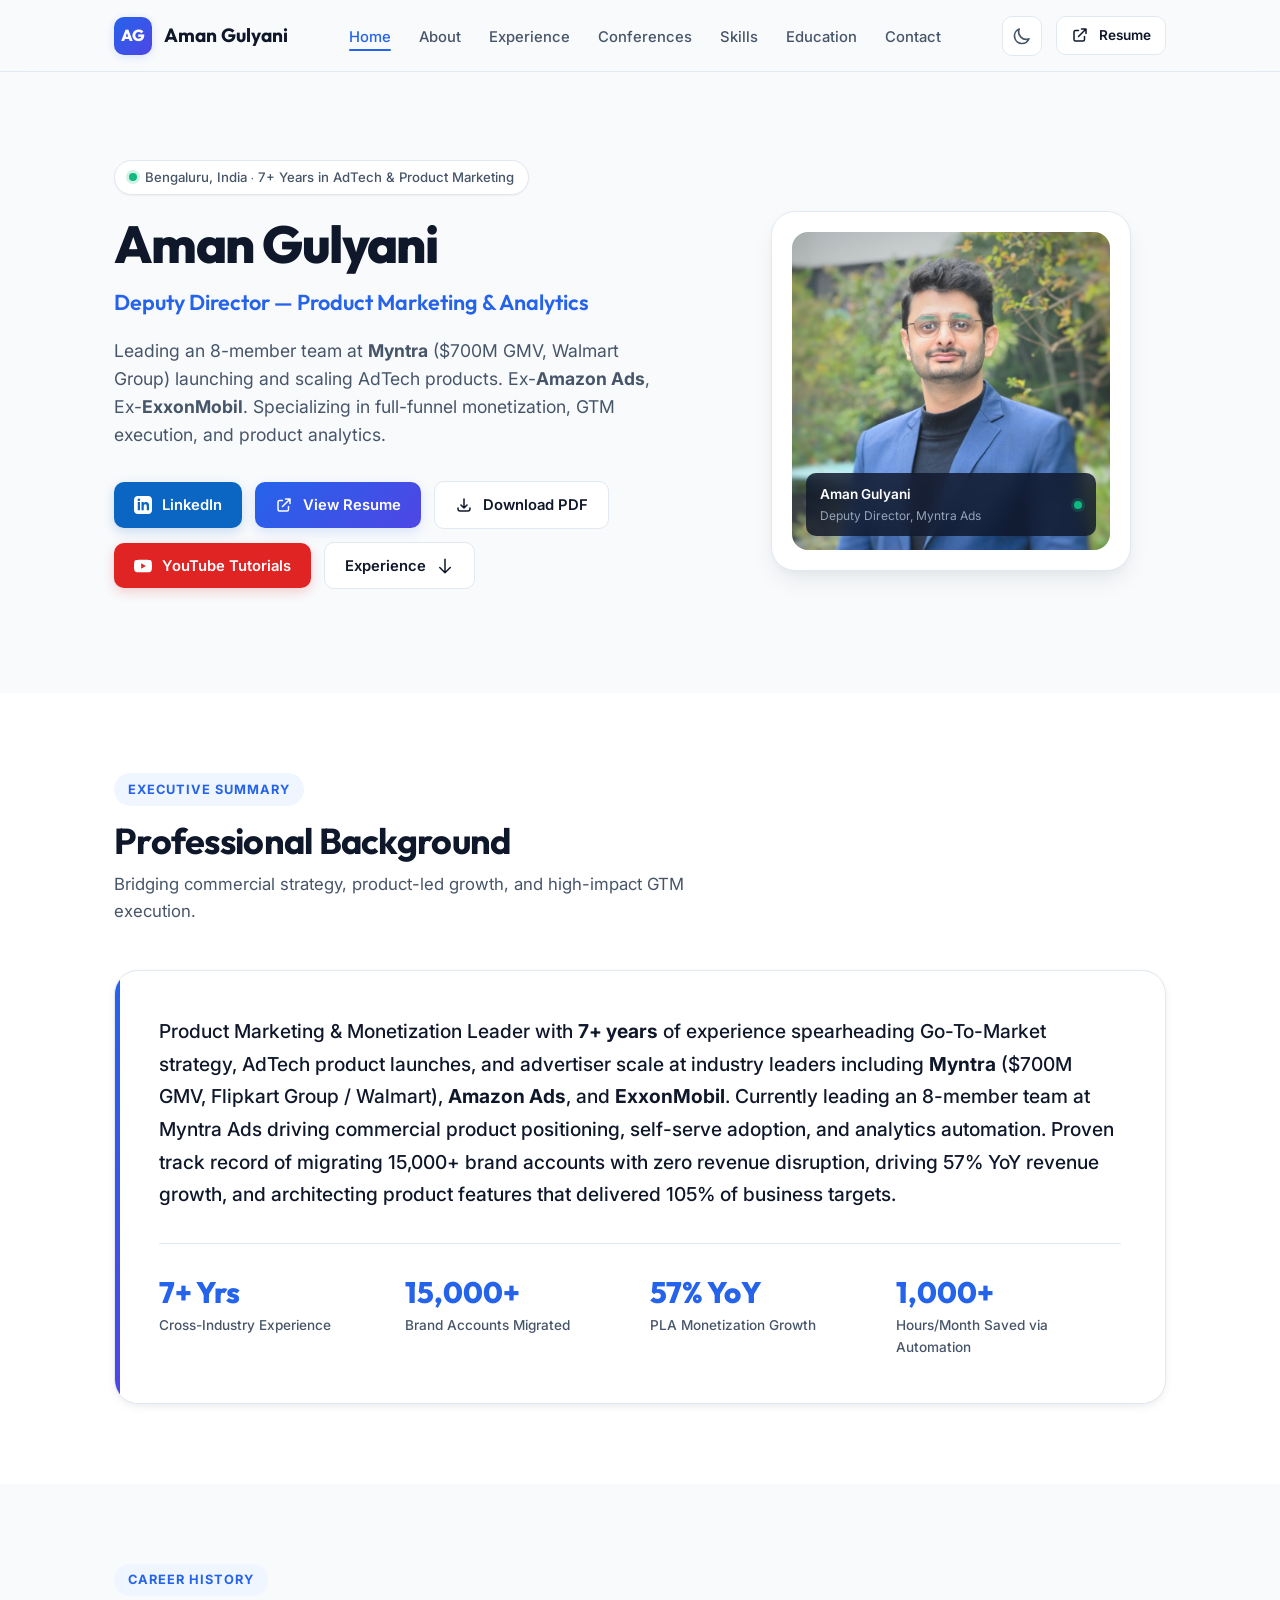
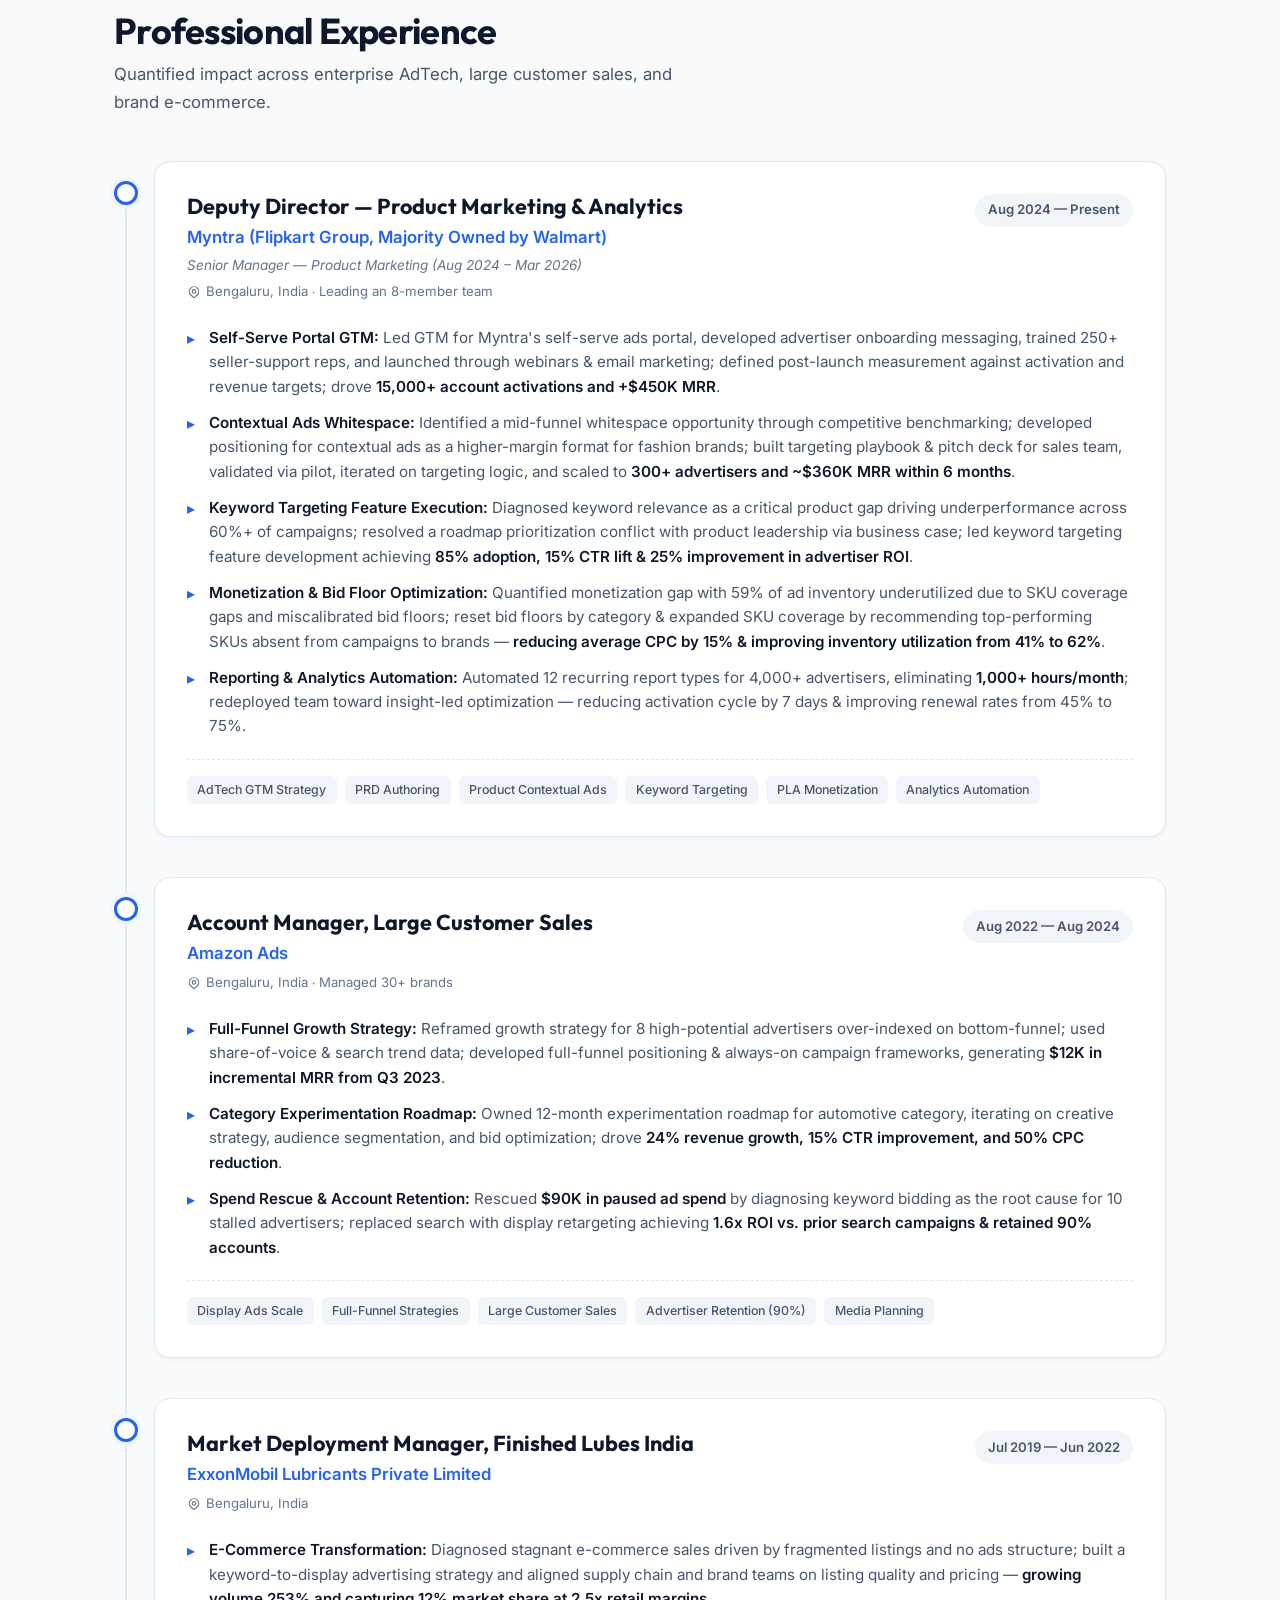
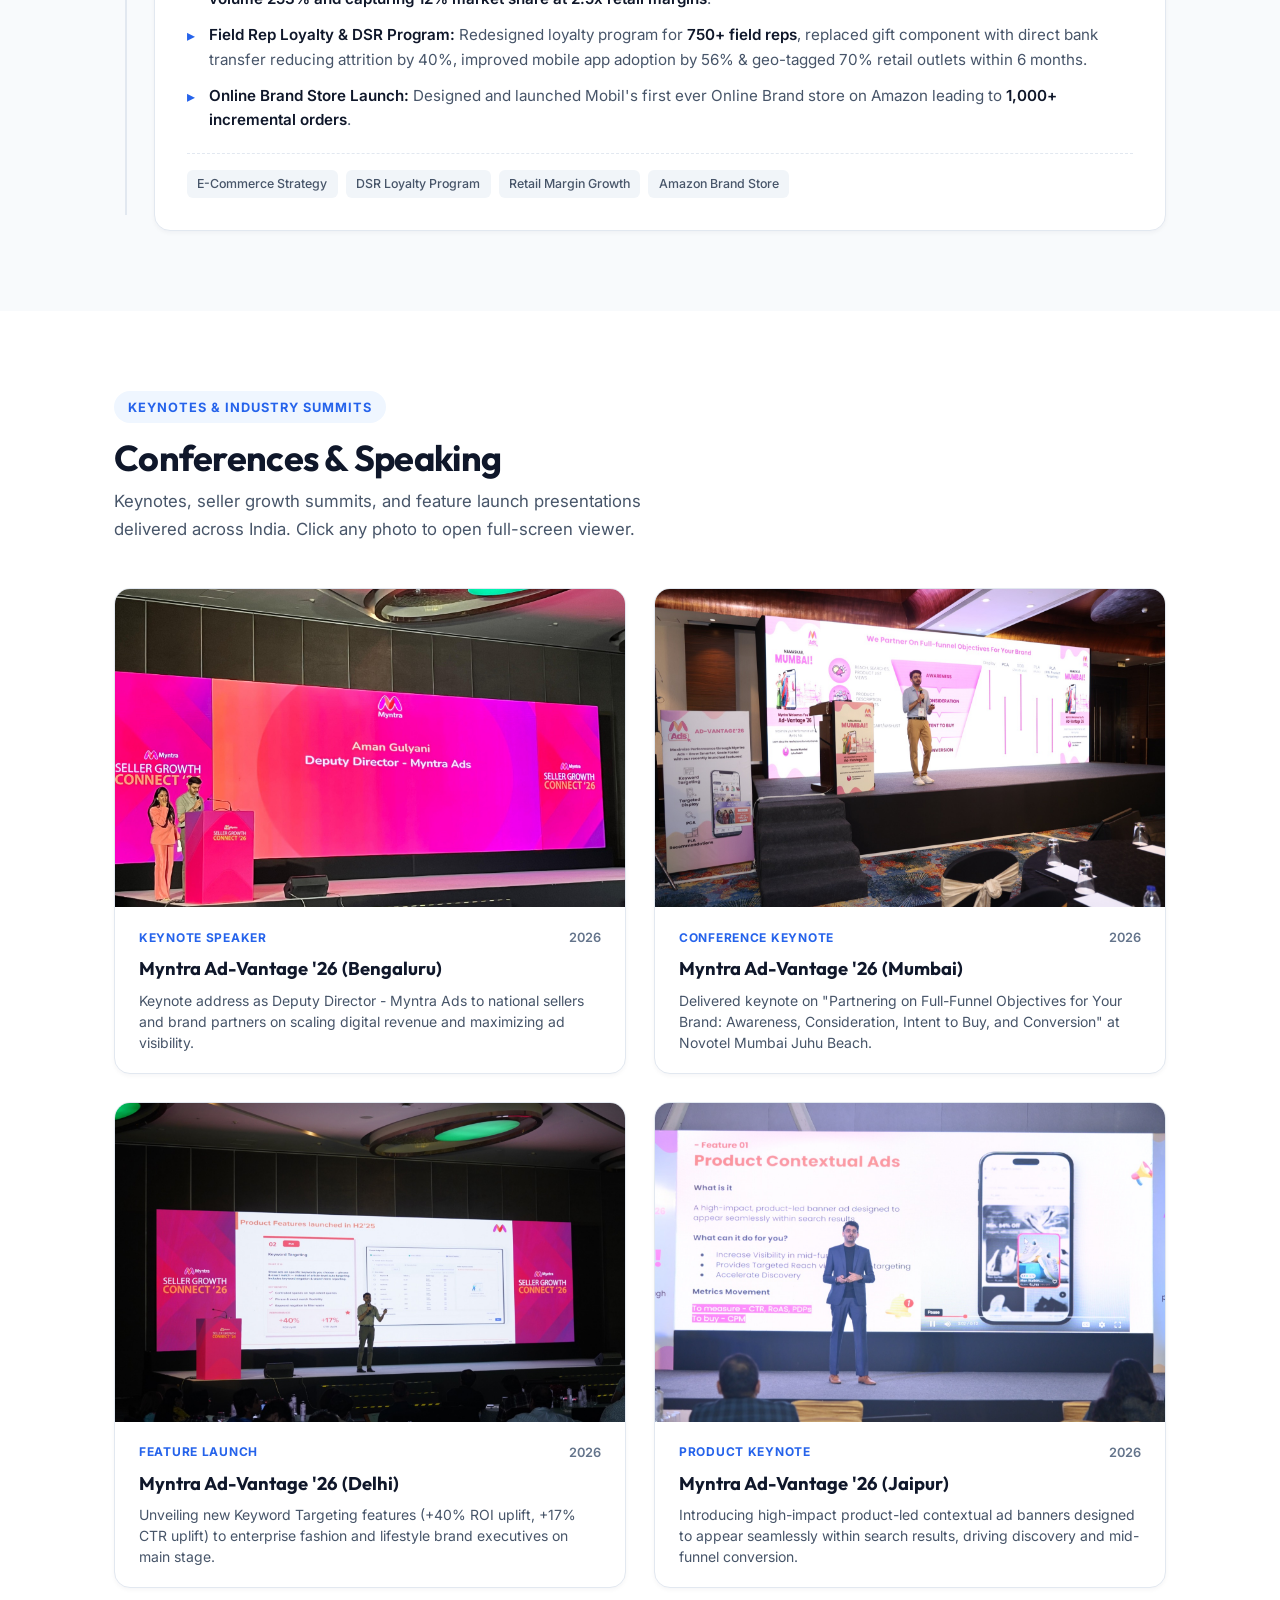
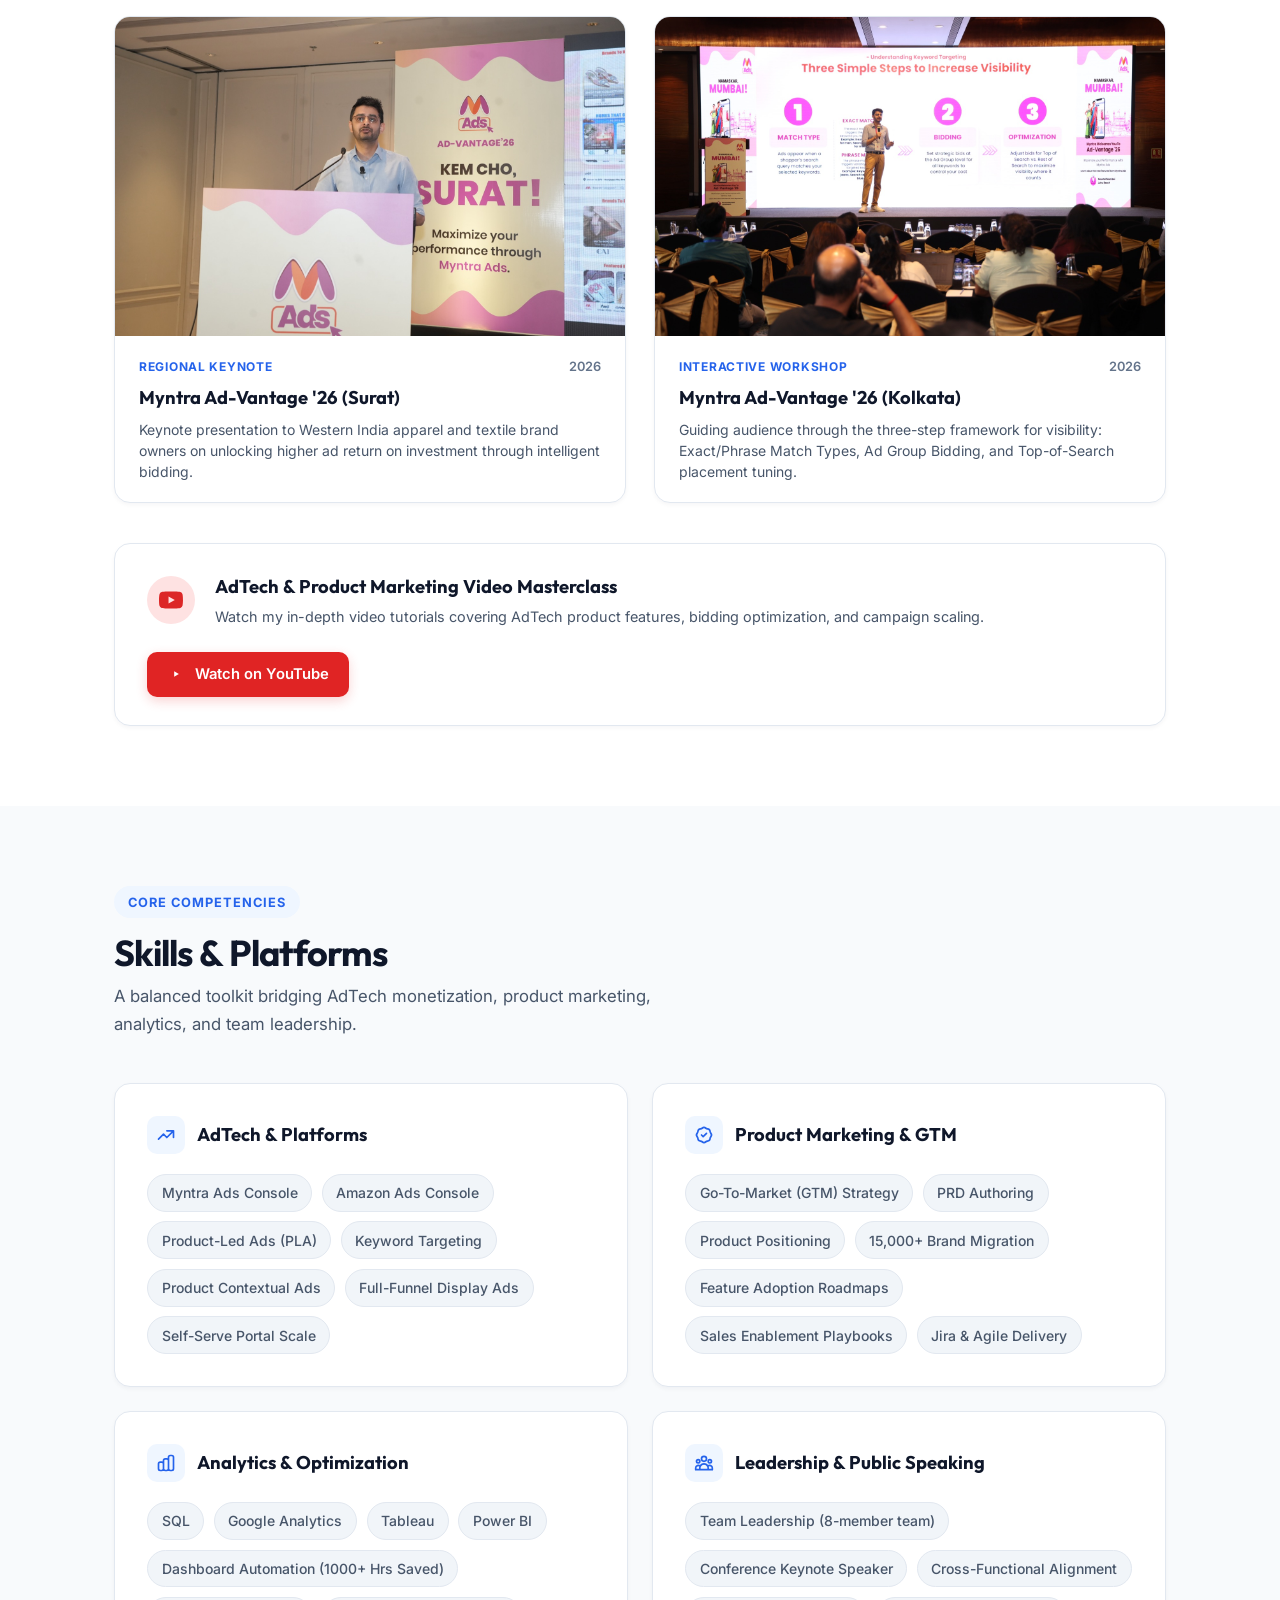
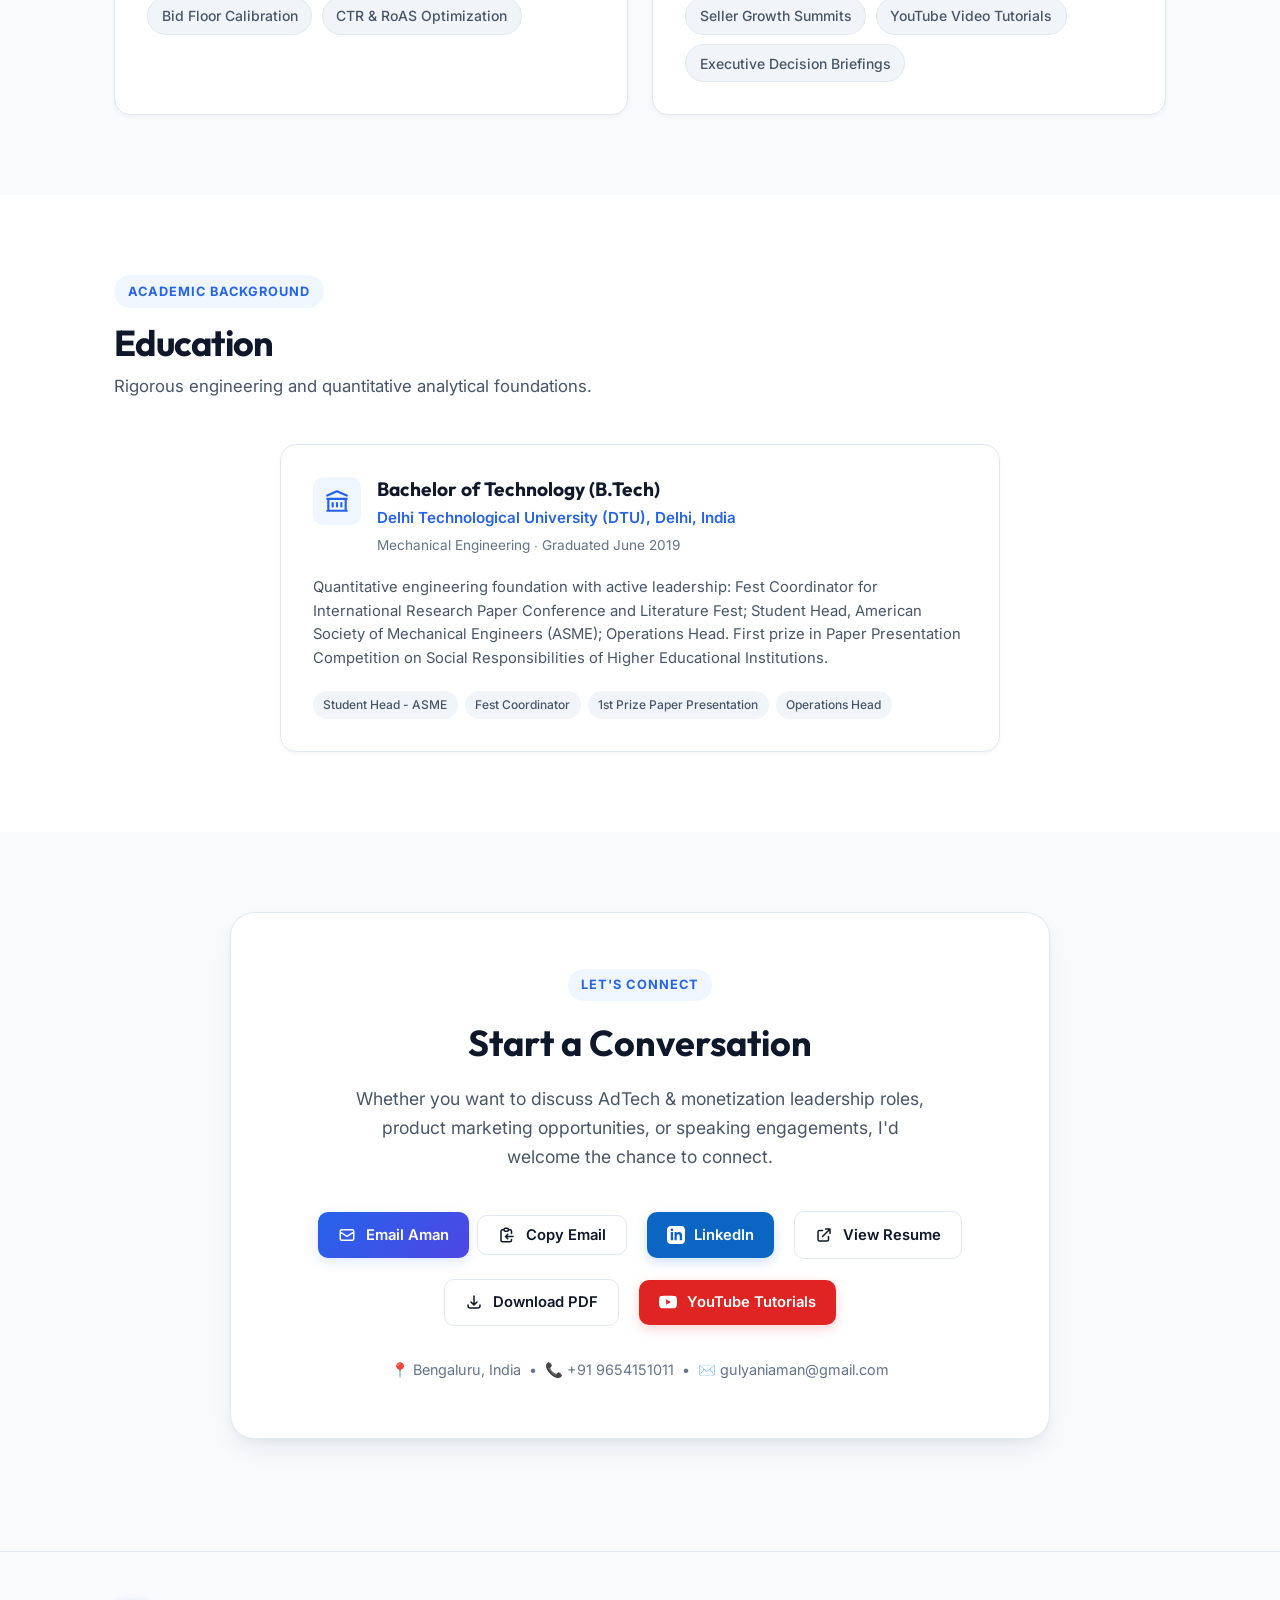
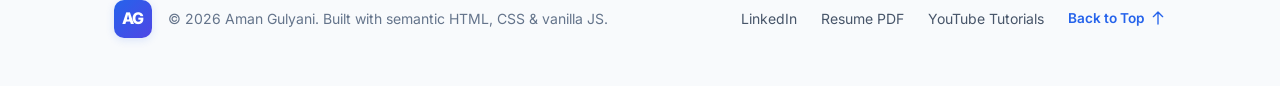
==== commit 01ce6cb8: "Add files via upload" ====
--- a/index.html
+++ b/index.html
@@ -499,16 +499,16 @@
         </div>
 
         <!-- Featured YouTube Video Tutorial Banner -->
-        <div style="margin-top: 2.5rem; background: var(--bg-surface); border: 1px solid var(--border-color); border-radius: var(--radius-lg); padding: 1.75rem 2rem; display: flex; flex-wrap: wrap; align-items: center; justify-content: space-between; gap: 1.5rem; box-shadow: var(--shadow-sm);" class="reveal">
-          <div style="display: flex; align-items: center; gap: 1rem;">
-            <div style="width: 48px; height: 48px; border-radius: 50%; background: #fee2e2; color: #dc2626; display: flex; align-items: center; justify-content: center; flex-shrink: 0;">
+        <div class="youtube-spotlight-card reveal">
+          <div class="youtube-spotlight-inner">
+            <div class="youtube-spotlight-icon" aria-hidden="true">
               <svg width="24" height="24" viewBox="0 0 24 24" fill="currentColor">
                 <path d="M23.498 6.186a3.016 3.016 0 0 0-2.122-2.136C19.505 3.545 12 3.545 12 3.545s-7.505 0-9.377.505A3.017 3.017 0 0 0 .502 6.186C0 8.07 0 12 0 12s0 3.93.502 5.814a3.016 3.016 0 0 0 2.122 2.136c1.871.505 9.376.505 9.376.505s7.505 0 9.377-.505a3.015 3.015 0 0 0 2.122-2.136C24 15.93 24 12 24 12s0-3.93-.502-5.814zM9.545 15.568V8.432L15.818 12l-6.273 3.568z"/>
               </svg>
             </div>
             <div>
-              <h4 style="font-family: var(--font-display); font-size: 1.15rem; font-weight: 700; color: var(--text-primary); margin-bottom: 0.2rem;">AdTech &amp; Product Marketing Video Masterclass</h4>
-              <p style="font-size: 0.9rem; color: var(--text-secondary); margin: 0;">Watch my in-depth video tutorials covering AdTech product features, bidding optimization, and campaign scaling.</p>
+              <h4 class="youtube-spotlight-title">AdTech &amp; Product Marketing Video Masterclass</h4>
+              <p class="youtube-spotlight-desc">Watch my in-depth video tutorials covering AdTech product features, bidding optimization, and campaign scaling.</p>
             </div>
           </div>
           <a href="https://youtu.be/aPTEL7nlNqg?si=HIiScCaSl9OP8VqL" target="_blank" rel="noopener noreferrer" class="btn btn-youtube">
--- a/css/styles.css
+++ b/css/styles.css
@@ -1257,51 +1257,145 @@
   transform: translateY(0);
 }
 
-/* --- 14. Responsive Breakpoints --- */
+/* --- 10b. YouTube Spotlight Banner --- */
+.youtube-spotlight-card {
+  margin-top: 2.5rem;
+  background: var(--bg-surface);
+  border: 1px solid var(--border-color);
+  border-radius: var(--radius-lg);
+  padding: 1.75rem 2rem;
+  display: flex;
+  flex-wrap: wrap;
+  align-items: center;
+  justify-content: space-between;
+  gap: 1.5rem;
+  box-shadow: var(--shadow-sm);
+  transition: transform var(--transition-normal), box-shadow var(--transition-normal);
+}
+.youtube-spotlight-card:hover {
+  transform: translateY(-2px);
+  box-shadow: var(--shadow-md);
+}
+.youtube-spotlight-inner {
+  display: flex;
+  align-items: center;
+  gap: 1.25rem;
+}
+.youtube-spotlight-icon {
+  width: 48px;
+  height: 48px;
+  border-radius: 50%;
+  background: #fee2e2;
+  color: #dc2626;
+  display: flex;
+  align-items: center;
+  justify-content: center;
+  flex-shrink: 0;
+}
+.youtube-spotlight-title {
+  font-family: var(--font-display);
+  font-size: 1.15rem;
+  font-weight: 700;
+  color: var(--text-primary);
+  margin-bottom: 0.25rem;
+}
+.youtube-spotlight-desc {
+  font-size: 0.9rem;
+  color: var(--text-secondary);
+  margin: 0;
+  line-height: 1.5;
+}
+
+/* --- 14. Responsive Breakpoints & Mobile Optimization --- */
+
+/* Tablet (max-width: 992px) */
 @media (max-width: 992px) {
   .hero-grid {
     grid-template-columns: 1fr;
-    gap: 2.5rem;
+    gap: 2rem;
     text-align: center;
   }
   .hero-content {
     align-items: center;
   }
   .hero-title {
-    font-size: 2.75rem;
+    font-size: 2.5rem;
+  }
+  .hero-subtitle {
+    font-size: 1.2rem;
+  }
+  .hero-tagline {
+    font-size: 1.0rem;
+    max-width: 580px;
   }
   .hero-actions {
     justify-content: center;
   }
   .about-metrics {
     grid-template-columns: repeat(2, 1fr);
-    gap: 1.5rem;
+    gap: 1.25rem;
   }
   .skills-grid {
     grid-template-columns: 1fr;
   }
 }
 
+/* Mobile & Small Tablets (max-width: 768px) */
 @media (max-width: 768px) {
+  html {
+    font-size: 14.5px; /* Proportionally scales fonts and rem units for mobile readability */
+    scroll-padding-top: calc(var(--nav-height) + 0.75rem);
+  }
   :root {
-    --nav-height: 64px;
+    --nav-height: 60px;
+  }
+  
+  /* Container & Global Spacing */
+  .container {
+    padding-left: 1.1rem;
+    padding-right: 1.1rem;
   }
   .section {
-    padding: 3.5rem 0;
+    padding: 2.75rem 0; /* Drastically reduced vertical scroll depth */
+  }
+  .section-header {
+    margin-bottom: 1.5rem;
+  }
+  .section-tag {
+    font-size: 0.72rem;
+    padding: 0.25rem 0.65rem;
+    margin-bottom: 0.4rem;
   }
   .section-title {
-    font-size: 1.85rem;
-  }
-  .hero-title {
-    font-size: 2.25rem;
-  }
-  .hero-subtitle {
-    font-size: 1.15rem;
+    font-size: 1.6rem;
+    line-height: 1.22;
+  }
+  .section-subtitle {
+    font-size: 0.88rem;
+    margin-top: 0.35rem;
+    line-height: 1.45;
   }
   
   /* Mobile Navigation Drawer */
   .mobile-nav-toggle {
     display: flex;
+    width: 36px;
+    height: 36px;
+    padding: 6px;
+  }
+  .theme-toggle-btn {
+    width: 36px;
+    height: 36px;
+  }
+  .nav-brand {
+    font-size: 1.05rem;
+    gap: 0.5rem;
+  }
+  .nav-monogram {
+    width: 32px;
+    height: 32px;
+    font-size: 0.85rem;
+    border-radius: 8px;
   }
   .nav-links {
     position: fixed;
@@ -1312,8 +1406,8 @@
     border-bottom: 1px solid var(--border-color);
     flex-direction: column;
     align-items: stretch;
-    padding: 1.5rem;
-    gap: 1rem;
+    padding: 1.25rem;
+    gap: 0.75rem;
     box-shadow: var(--shadow-lg);
     transform: translateY(-120%);
     opacity: 0;
@@ -1326,36 +1420,378 @@
     pointer-events: auto;
   }
   .nav-link {
+    font-size: 0.95rem;
+    padding: 0.5rem 0;
+    border-bottom: 1px solid var(--border-subtle);
+  }
+  .nav-actions .btn-sm {
+    display: none; /* Keep header compact on mobile */
+  }
+
+  /* Hero Section Mobile Optimization */
+  .hero-section {
+    padding: 2.25rem 0 2rem;
+  }
+  .hero-grid {
+    gap: 1.5rem;
+  }
+  .hero-pretitle {
+    margin-bottom: 0.75rem;
+  }
+  .status-pill {
+    font-size: 0.74rem;
+    padding: 0.25rem 0.65rem;
+    line-height: 1.3;
+  }
+  .hero-title {
+    font-size: 2.0rem;
+    line-height: 1.15;
+    margin-bottom: 0.4rem;
+  }
+  .hero-subtitle {
     font-size: 1.05rem;
-    padding: 0.65rem 0;
-    border-bottom: 1px solid var(--border-subtle);
-  }
-  .nav-actions .btn-sm {
-    display: none; /* Keep header clean on small screens, resume is in mobile drawer and hero */
-  }
-
+    margin-bottom: 0.6rem;
+  }
+  .hero-tagline {
+    font-size: 0.9rem;
+    line-height: 1.5;
+    margin-bottom: 1.35rem;
+  }
+  .hero-actions {
+    gap: 0.5rem;
+    margin-bottom: 0.5rem;
+  }
+  .btn {
+    padding: 0.5rem 0.9rem;
+    font-size: 0.84rem;
+    gap: 0.4rem;
+    border-radius: var(--radius-sm);
+  }
+  .btn svg {
+    width: 15px;
+    height: 15px;
+  }
+  .headshot-card {
+    max-width: 220px;
+    padding: 0.65rem;
+    border-radius: var(--radius-lg);
+    margin: 0 auto;
+  }
+  .headshot-badge {
+    bottom: 0.4rem;
+    left: 0.4rem;
+    right: 0.4rem;
+    padding: 0.35rem 0.6rem;
+  }
+  .headshot-badge-name {
+    font-size: 0.76rem;
+  }
+  .headshot-badge-role {
+    font-size: 0.66rem;
+  }
+
+  /* About / Executive Summary Mobile */
+  .about-card {
+    padding: 1.35rem 1.15rem;
+    border-radius: var(--radius-lg);
+  }
+  .about-lead {
+    font-size: 0.9rem;
+    line-height: 1.55;
+    margin-bottom: 1.15rem;
+  }
+  .about-metrics {
+    padding-top: 1rem;
+    gap: 0.75rem;
+    grid-template-columns: repeat(2, 1fr);
+  }
+  .metric-value {
+    font-size: 1.45rem;
+    margin-bottom: 0.2rem;
+  }
+  .metric-label {
+    font-size: 0.74rem;
+    line-height: 1.3;
+  }
+
+  /* Experience Timeline Mobile */
   .timeline {
-    padding-left: 1.75rem;
+    padding-left: 1.35rem;
+  }
+  .timeline::before {
+    left: 6px;
   }
   .timeline-marker {
-    left: -1.75rem;
+    left: -1.35rem;
+    width: 16px;
+    height: 16px;
+    border-width: 2px;
+  }
+  .timeline-item {
+    margin-bottom: 1.5rem;
+  }
+  .timeline-card {
+    padding: 1.15rem 1.0rem;
+    border-radius: var(--radius-md);
+  }
+  .timeline-role {
+    font-size: 1.1rem;
+    line-height: 1.25;
+  }
+  .timeline-company {
+    font-size: 0.9rem;
+    margin-top: 0.15rem;
+  }
+  .timeline-date-badge {
+    font-size: 0.74rem;
+    padding: 0.2rem 0.6rem;
+  }
+  .timeline-location {
+    font-size: 0.75rem;
+    margin-top: 0.15rem;
+  }
+  .timeline-bullets {
+    margin: 0.85rem 0;
+    gap: 0.55rem;
+  }
+  .timeline-bullet {
+    padding-left: 1.15rem;
+    font-size: 0.85rem;
+    line-height: 1.48;
+  }
+  .timeline-bullet::before {
+    font-size: 0.9rem;
+    line-height: 1.48;
+  }
+  .timeline-skills-tags {
+    gap: 0.35rem;
+    margin-top: 0.85rem;
+    padding-top: 0.85rem;
+  }
+  .timeline-tag {
+    font-size: 0.72rem;
+    padding: 0.2rem 0.55rem;
+  }
+
+  /* Conferences & Speaking Gallery Mobile */
+  .gallery-grid {
+    grid-template-columns: 1fr;
+    gap: 1.1rem;
+  }
+  .gallery-card {
+    border-radius: var(--radius-md);
+  }
+  .gallery-image-wrapper {
+    aspect-ratio: 16 / 9;
+  }
+  .gallery-caption {
+    padding: 0.9rem 1.05rem;
+    gap: 0.25rem;
+  }
+  .gallery-tag {
+    font-size: 0.7rem;
+  }
+  .gallery-year {
+    font-size: 0.74rem;
+  }
+  .gallery-event-title {
+    font-size: 1.02rem;
+  }
+  .gallery-desc {
+    font-size: 0.82rem;
+    line-height: 1.42;
+  }
+
+  /* YouTube Spotlight Card Mobile */
+  .youtube-spotlight-card {
+    margin-top: 1.5rem;
+    padding: 1.15rem 1.1rem;
+    border-radius: var(--radius-md);
+    flex-direction: column;
+    align-items: flex-start;
+    gap: 1rem;
+  }
+  .youtube-spotlight-inner {
+    gap: 0.85rem;
+  }
+  .youtube-spotlight-icon {
+    width: 38px;
+    height: 38px;
+  }
+  .youtube-spotlight-icon svg {
     width: 20px;
     height: 20px;
   }
-  .timeline-card {
-    padding: 1.5rem;
-  }
-  .gallery-grid {
+  .youtube-spotlight-title {
+    font-size: 1.0rem;
+  }
+  .youtube-spotlight-desc {
+    font-size: 0.82rem;
+  }
+
+  /* Skills Section Mobile */
+  .skills-grid {
     grid-template-columns: 1fr;
-  }
+    gap: 1.0rem;
+  }
+  .skill-category-card {
+    padding: 1.15rem 1.0rem;
+    border-radius: var(--radius-md);
+  }
+  .skill-cat-header {
+    gap: 0.6rem;
+    margin-bottom: 0.85rem;
+  }
+  .skill-cat-icon {
+    width: 32px;
+    height: 32px;
+  }
+  .skill-cat-icon svg {
+    width: 17px;
+    height: 17px;
+  }
+  .skill-cat-title {
+    font-size: 1.0rem;
+  }
+  .skill-pills-list {
+    gap: 0.45rem;
+  }
+  .skill-pill {
+    font-size: 0.78rem;
+    padding: 0.28rem 0.65rem;
+  }
+
+  /* Education Section Mobile */
+  .education-card {
+    padding: 1.15rem 1.0rem;
+    border-radius: var(--radius-md);
+  }
+  .edu-header {
+    gap: 0.75rem;
+    margin-bottom: 0.85rem;
+  }
+  .edu-icon {
+    width: 38px;
+    height: 38px;
+  }
+  .edu-icon svg {
+    width: 20px;
+    height: 20px;
+  }
+  .edu-degree {
+    font-size: 1.05rem;
+  }
+  .edu-institution {
+    font-size: 0.86rem;
+  }
+  .edu-year {
+    font-size: 0.76rem;
+  }
+  .edu-details {
+    font-size: 0.84rem;
+    line-height: 1.48;
+    margin-bottom: 0.85rem;
+  }
+  .edu-pill {
+    font-size: 0.72rem;
+    padding: 0.2rem 0.55rem;
+  }
+
+  /* Contact Section Mobile */
   .contact-card {
-    padding: 2.5rem 1.5rem;
+    padding: 1.75rem 1.15rem;
+    border-radius: var(--radius-lg);
   }
   .contact-headline {
-    font-size: 1.85rem;
+    font-size: 1.55rem;
+    margin-bottom: 0.5rem;
+  }
+  .contact-lead {
+    font-size: 0.88rem;
+    line-height: 1.48;
+    margin-bottom: 1.35rem;
+  }
+  .contact-actions-grid {
+    gap: 0.6rem;
+    margin-bottom: 1.25rem;
+  }
+  .email-copy-wrapper {
+    flex-direction: column;
+    width: 100%;
+    gap: 0.4rem;
+  }
+  .email-copy-wrapper .btn {
+    width: 100%;
+  }
+
+  /* Footer Mobile */
+  .site-footer {
+    padding: 1.75rem 0;
+    margin-top: 1rem;
   }
   .footer-container {
     flex-direction: column;
     text-align: center;
-  }
-}
+    gap: 1rem;
+  }
+  .footer-links {
+    flex-wrap: wrap;
+    justify-content: center;
+    gap: 1rem;
+    font-size: 0.8rem;
+  }
+}
+
+/* Extra Small Phones (max-width: 480px) */
+@media (max-width: 480px) {
+  html {
+    font-size: 14px;
+  }
+  .container {
+    padding-left: 0.85rem;
+    padding-right: 0.85rem;
+  }
+  .section {
+    padding: 2.25rem 0;
+  }
+  .hero-title {
+    font-size: 1.8rem;
+  }
+  .hero-subtitle {
+    font-size: 0.98rem;
+  }
+  .hero-tagline {
+    font-size: 0.86rem;
+  }
+  .hero-actions .btn {
+    width: 100%; /* Clean full-width touch friendly buttons on tiny phones */
+  }
+  .headshot-card {
+    max-width: 180px;
+    padding: 0.5rem;
+  }
+  .about-card {
+    padding: 1.15rem 0.9rem;
+  }
+  .about-lead {
+    font-size: 0.86rem;
+  }
+  .about-metrics {
+    grid-template-columns: 1fr 1fr;
+    gap: 0.5rem;
+  }
+  .metric-value {
+    font-size: 1.3rem;
+  }
+  .timeline-card,
+  .skill-category-card,
+  .education-card {
+    padding: 1.0rem 0.85rem;
+  }
+  .timeline-bullet {
+    font-size: 0.82rem;
+  }
+  .contact-actions-grid .btn {
+    width: 100%;
+  }
+}
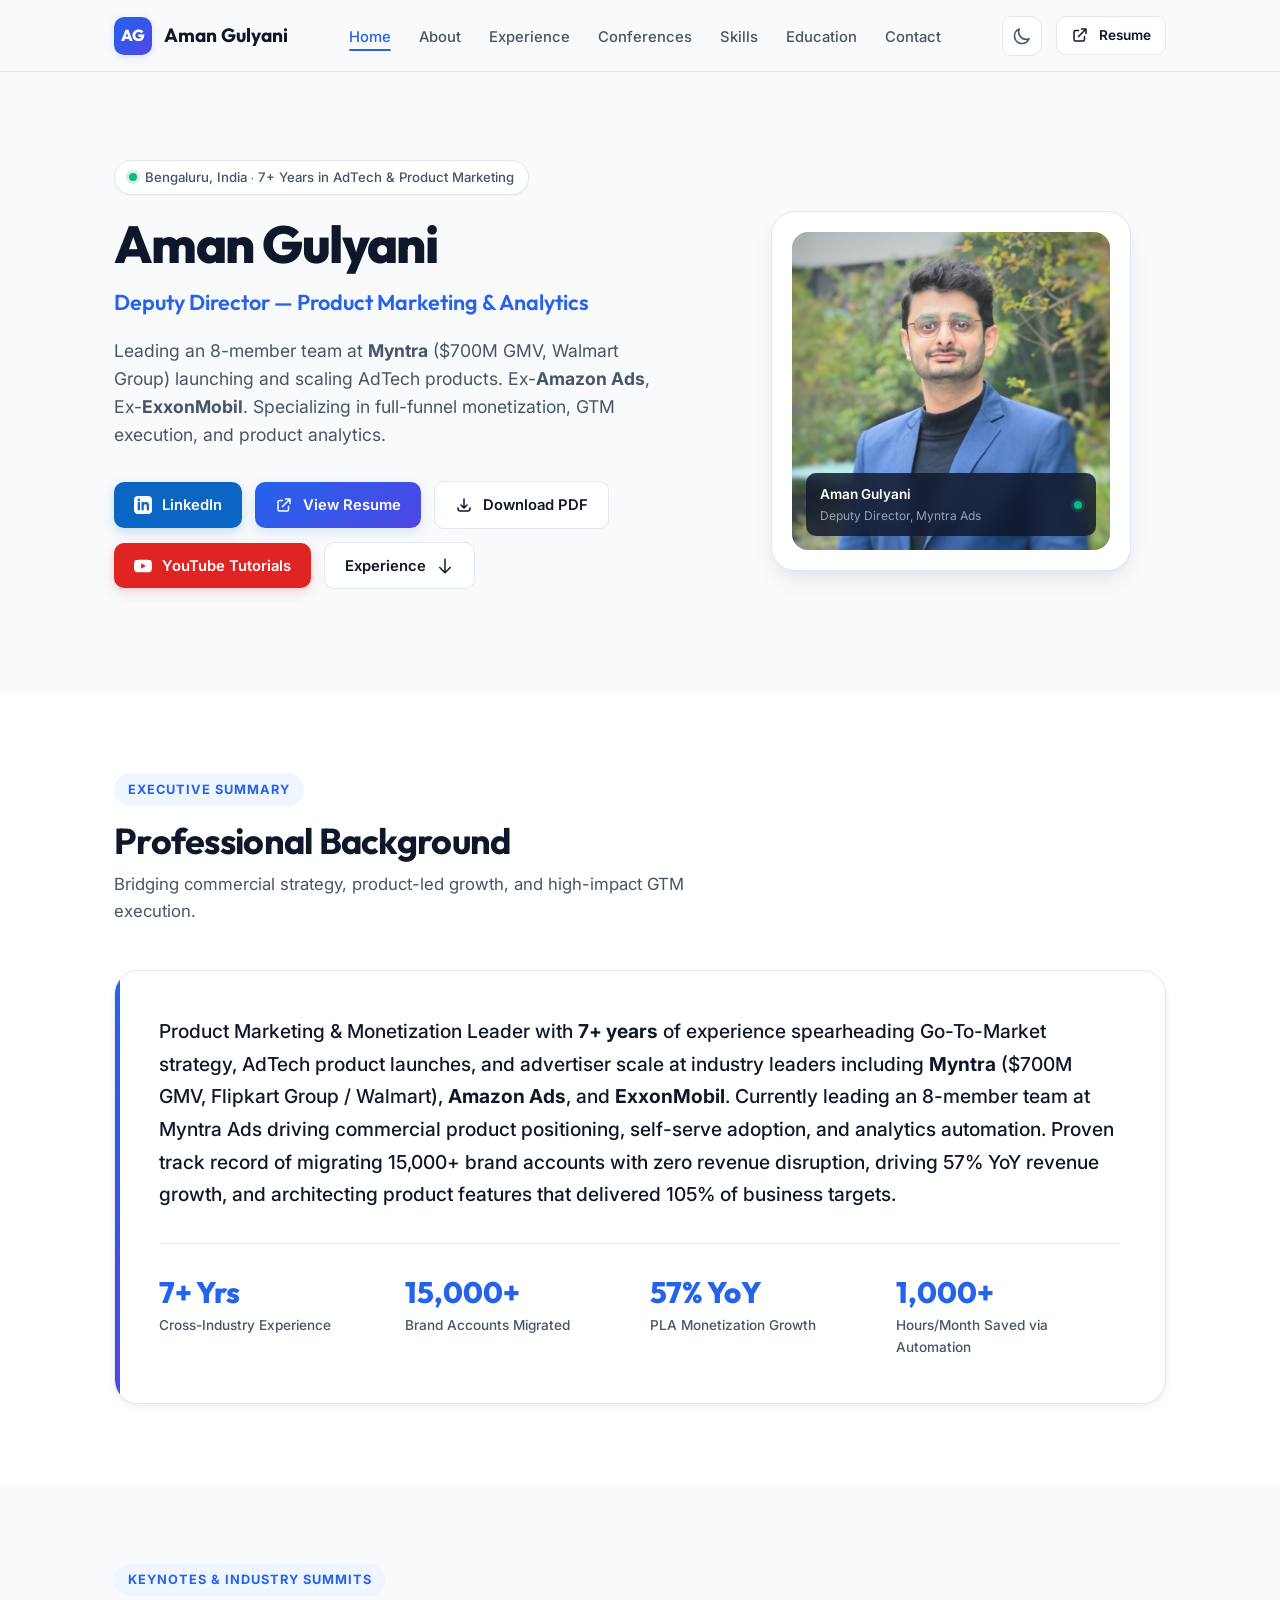
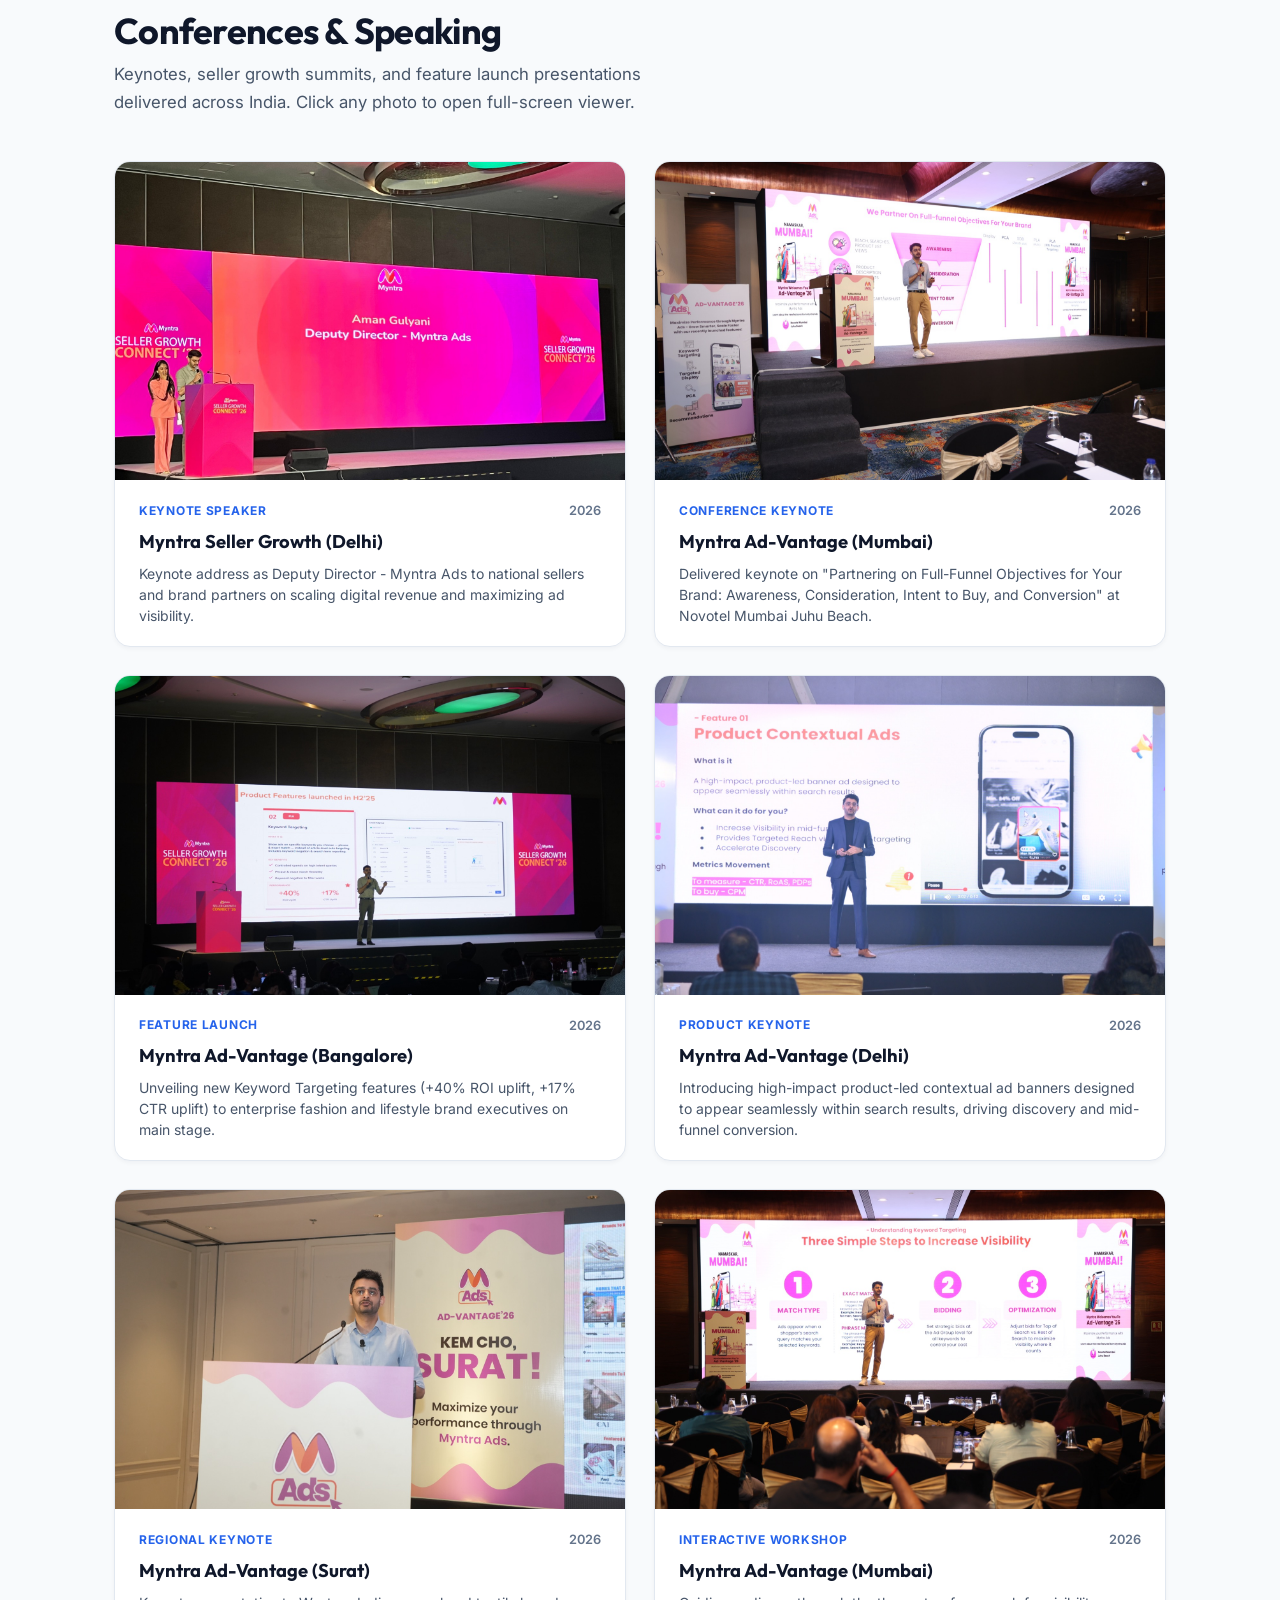
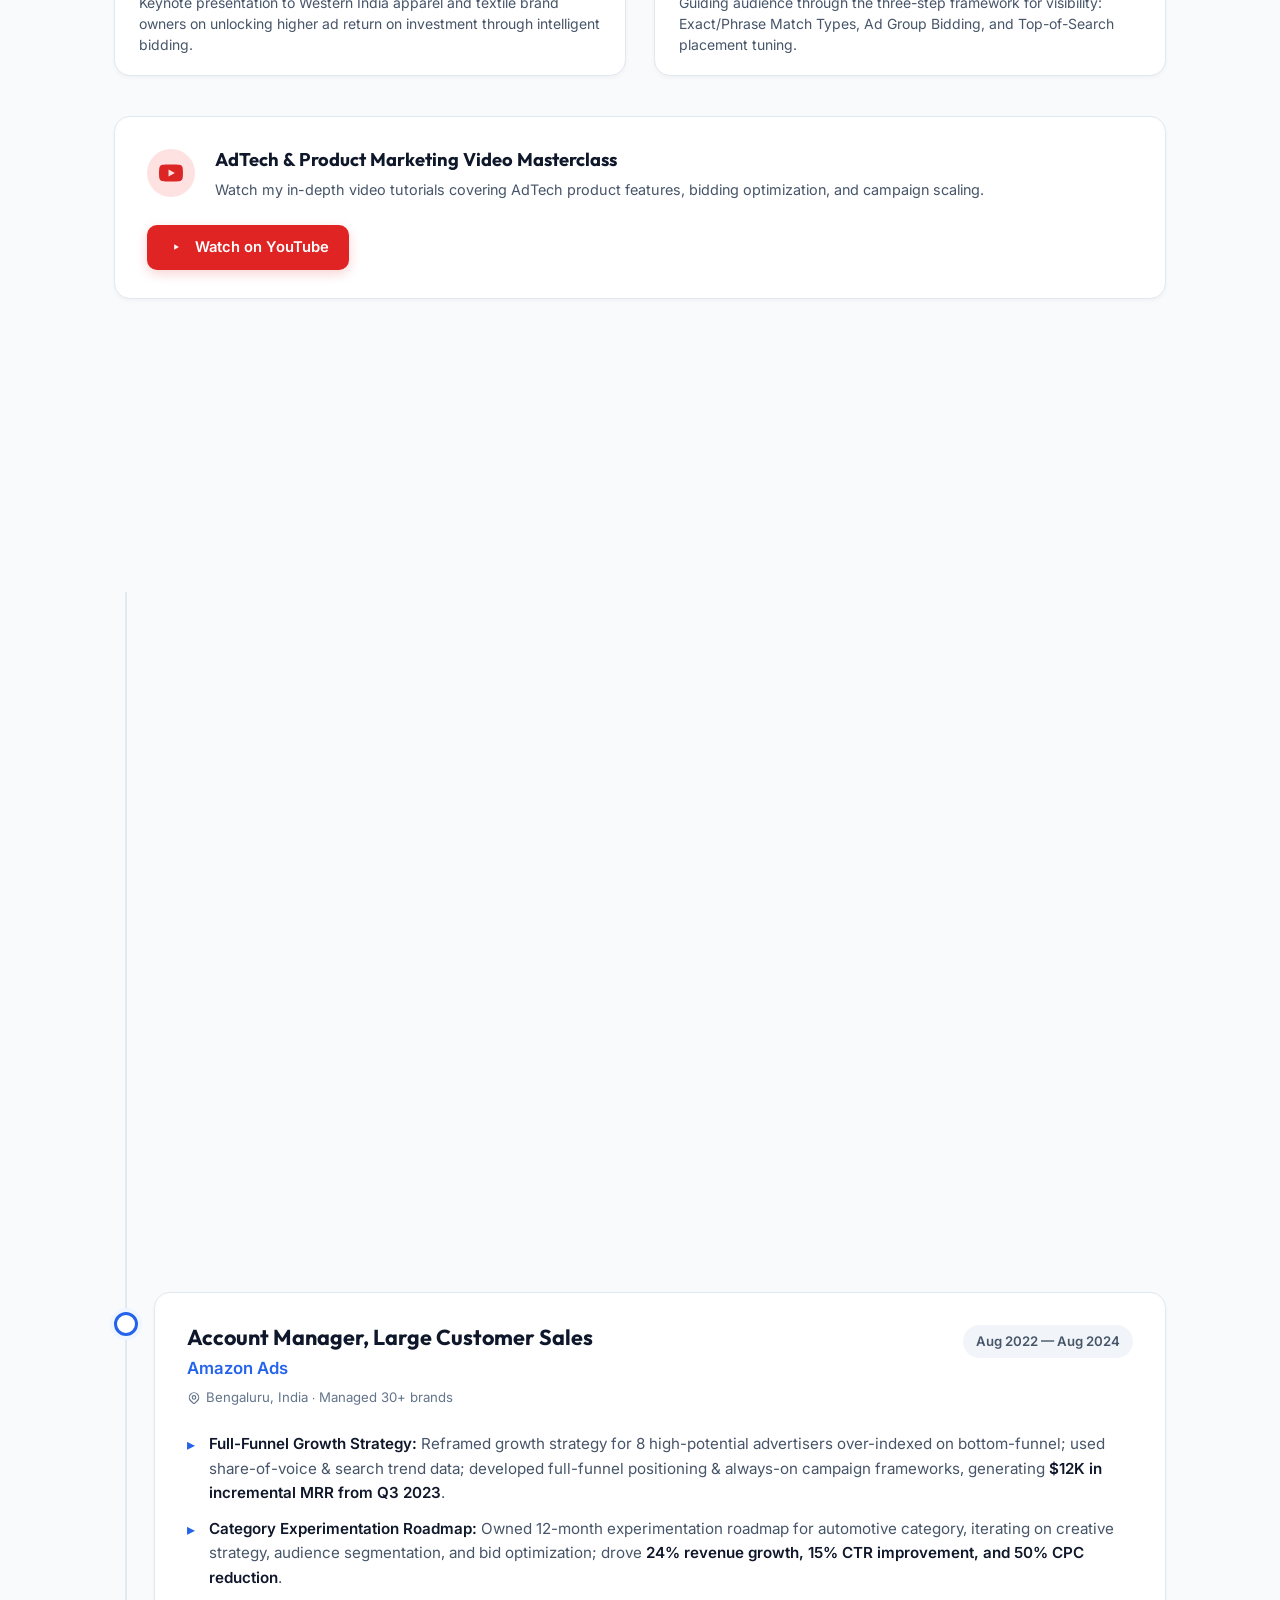
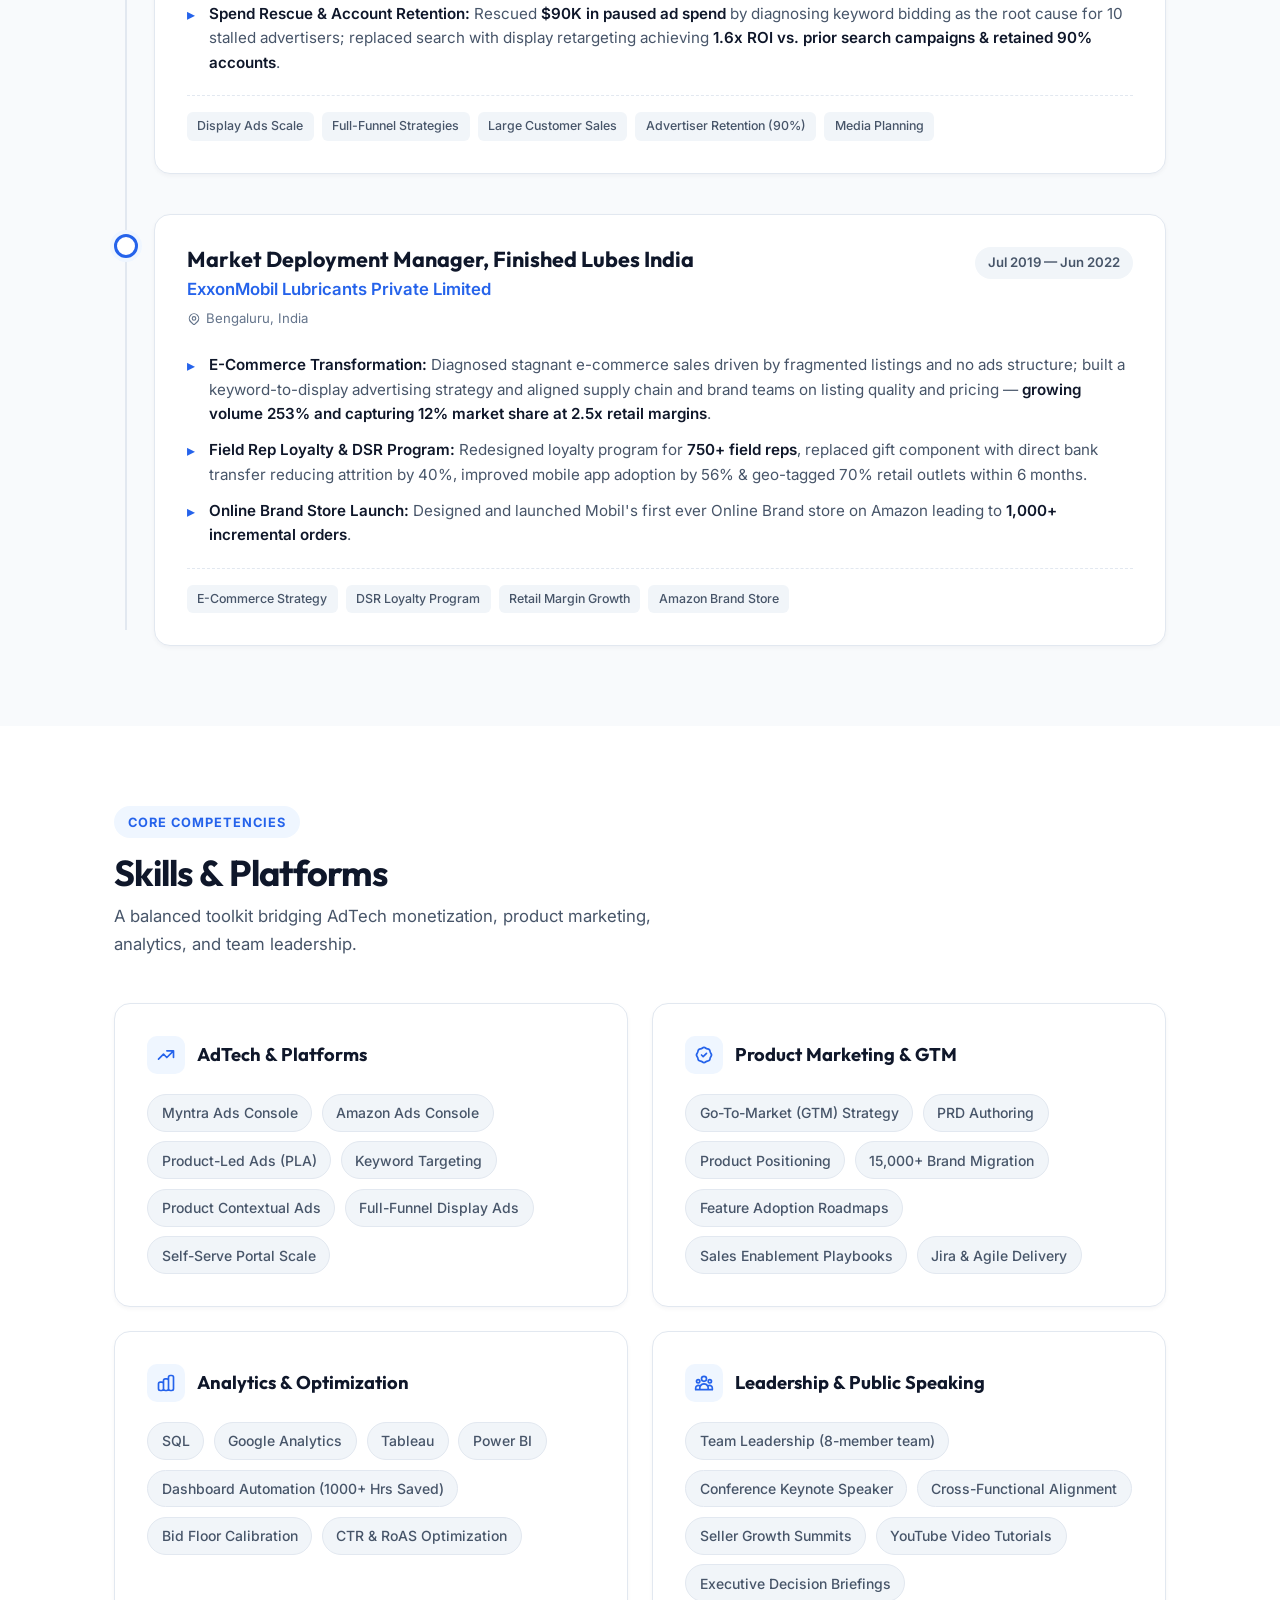
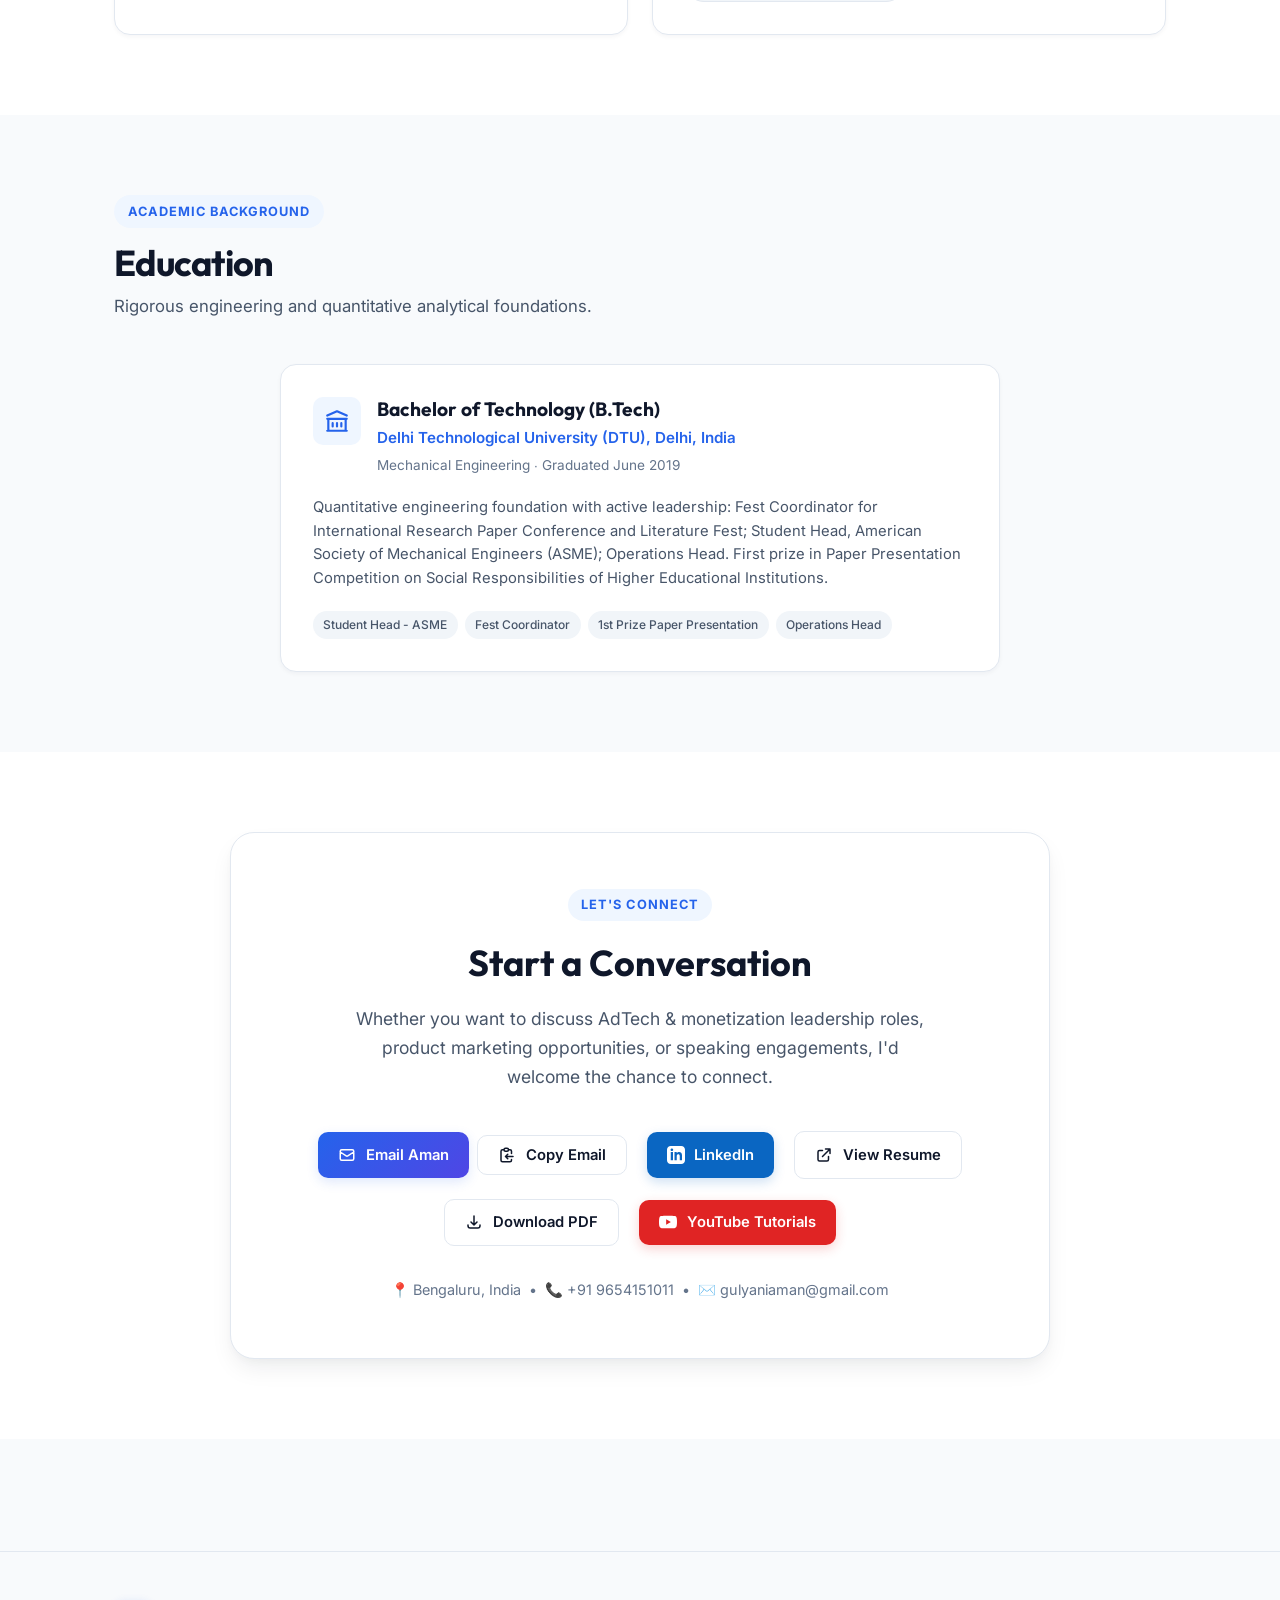
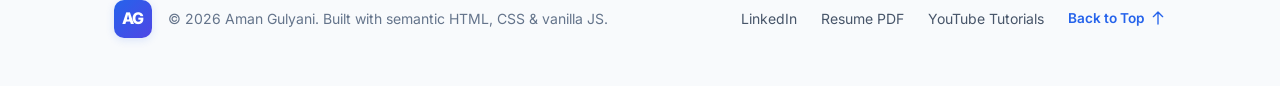
==== commit cb0e4186: "Add files via upload" ====
--- a/index.html
+++ b/index.html
@@ -207,7 +207,174 @@
     </section>
 
     <!-- ======================================================================
-         SECTION 3: WORK EXPERIENCE
+         SECTION 3: CONFERENCES & SPEAKING (SHIFTED UPWARDS)
+         ====================================================================== -->
+    <section id="conferences" class="section">
+      <div class="container">
+        <div class="section-header reveal">
+          <span class="section-tag">Keynotes & Industry Summits</span>
+          <h2 class="section-title">Conferences & Speaking</h2>
+          <p class="section-subtitle">Keynotes, seller growth summits, and feature launch presentations delivered across India. Click any photo to open full-screen viewer.</p>
+        </div>
+
+        <div class="gallery-grid">
+          <!-- EVENT 1: MYNTRA SELLER GROWTH (DELHI) -->
+          <div class="gallery-card reveal" data-full-image="images/conf-seller-growth-connect.jpg">
+            <div class="gallery-image-wrapper">
+              <img src="images/conf-seller-growth-connect.jpg" alt="Aman Gulyani speaking at Myntra Seller Growth (Delhi)" class="gallery-img" loading="lazy">
+              <div class="gallery-hover-overlay">
+                <div class="gallery-zoom-icon" aria-hidden="true">
+                  <svg fill="none" viewBox="0 0 24 24" stroke="currentColor" stroke-width="2">
+                    <path stroke-linecap="round" stroke-linejoin="round" d="M21 21l-6-6m2-5a7 7 0 11-14 0 7 7 0 0114 0zM10 7v6m3-3H7" />
+                  </svg>
+                </div>
+              </div>
+            </div>
+            <div class="gallery-caption">
+              <div class="gallery-meta">
+                <span class="gallery-tag">Keynote Speaker</span>
+                <span class="gallery-year">2026</span>
+              </div>
+              <h3 class="gallery-event-title">Myntra Seller Growth (Delhi)</h3>
+              <p class="gallery-desc">Keynote address as Deputy Director - Myntra Ads to national sellers and brand partners on scaling digital revenue and maximizing ad visibility.</p>
+            </div>
+          </div>
+
+          <!-- EVENT 2: MYNTRA AD-VANTAGE (MUMBAI) -->
+          <div class="gallery-card reveal" data-full-image="images/conf-ad-vantage-mumbai.jpg">
+            <div class="gallery-image-wrapper">
+              <img src="images/conf-ad-vantage-mumbai.jpg" alt="Aman Gulyani presenting at Myntra Ad-Vantage (Mumbai)" class="gallery-img" loading="lazy">
+              <div class="gallery-hover-overlay">
+                <div class="gallery-zoom-icon" aria-hidden="true">
+                  <svg fill="none" viewBox="0 0 24 24" stroke="currentColor" stroke-width="2">
+                    <path stroke-linecap="round" stroke-linejoin="round" d="M21 21l-6-6m2-5a7 7 0 11-14 0 7 7 0 0114 0zM10 7v6m3-3H7" />
+                  </svg>
+                </div>
+              </div>
+            </div>
+            <div class="gallery-caption">
+              <div class="gallery-meta">
+                <span class="gallery-tag">Conference Keynote</span>
+                <span class="gallery-year">2026</span>
+              </div>
+              <h3 class="gallery-event-title">Myntra Ad-Vantage (Mumbai)</h3>
+              <p class="gallery-desc">Delivered keynote on "Partnering on Full-Funnel Objectives for Your Brand: Awareness, Consideration, Intent to Buy, and Conversion" at Novotel Mumbai Juhu Beach.</p>
+            </div>
+          </div>
+
+          <!-- EVENT 3: MYNTRA AD-VANTAGE (BANGALORE) -->
+          <div class="gallery-card reveal" data-full-image="images/conf-seller-growth-presentation.jpg">
+            <div class="gallery-image-wrapper">
+              <img src="images/conf-seller-growth-presentation.jpg" alt="Aman Gulyani at Myntra Ad-Vantage (Bangalore)" class="gallery-img" loading="lazy">
+              <div class="gallery-hover-overlay">
+                <div class="gallery-zoom-icon" aria-hidden="true">
+                  <svg fill="none" viewBox="0 0 24 24" stroke="currentColor" stroke-width="2">
+                    <path stroke-linecap="round" stroke-linejoin="round" d="M21 21l-6-6m2-5a7 7 0 11-14 0 7 7 0 0114 0zM10 7v6m3-3H7" />
+                  </svg>
+                </div>
+              </div>
+            </div>
+            <div class="gallery-caption">
+              <div class="gallery-meta">
+                <span class="gallery-tag">Feature Launch</span>
+                <span class="gallery-year">2026</span>
+              </div>
+              <h3 class="gallery-event-title">Myntra Ad-Vantage (Bangalore)</h3>
+              <p class="gallery-desc">Unveiling new Keyword Targeting features (+40% ROI uplift, +17% CTR uplift) to enterprise fashion and lifestyle brand executives on main stage.</p>
+            </div>
+          </div>
+
+          <!-- EVENT 4: MYNTRA AD-VANTAGE (DELHI) -->
+          <div class="gallery-card reveal" data-full-image="images/conf-contextual-ads.jpg">
+            <div class="gallery-image-wrapper">
+              <img src="images/conf-contextual-ads.jpg" alt="Aman Gulyani presenting at Myntra Ad-Vantage (Delhi)" class="gallery-img" loading="lazy">
+              <div class="gallery-hover-overlay">
+                <div class="gallery-zoom-icon" aria-hidden="true">
+                  <svg fill="none" viewBox="0 0 24 24" stroke="currentColor" stroke-width="2">
+                    <path stroke-linecap="round" stroke-linejoin="round" d="M21 21l-6-6m2-5a7 7 0 11-14 0 7 7 0 0114 0zM10 7v6m3-3H7" />
+                  </svg>
+                </div>
+              </div>
+            </div>
+            <div class="gallery-caption">
+              <div class="gallery-meta">
+                <span class="gallery-tag">Product Keynote</span>
+                <span class="gallery-year">2026</span>
+              </div>
+              <h3 class="gallery-event-title">Myntra Ad-Vantage (Delhi)</h3>
+              <p class="gallery-desc">Introducing high-impact product-led contextual ad banners designed to appear seamlessly within search results, driving discovery and mid-funnel conversion.</p>
+            </div>
+          </div>
+
+          <!-- EVENT 5: MYNTRA AD-VANTAGE (SURAT) -->
+          <div class="gallery-card reveal" data-full-image="images/conf-ad-vantage-surat.jpg">
+            <div class="gallery-image-wrapper">
+              <img src="images/conf-ad-vantage-surat.jpg" alt="Aman Gulyani speaking at Myntra Ad-Vantage (Surat)" class="gallery-img" loading="lazy">
+              <div class="gallery-hover-overlay">
+                <div class="gallery-zoom-icon" aria-hidden="true">
+                  <svg fill="none" viewBox="0 0 24 24" stroke="currentColor" stroke-width="2">
+                    <path stroke-linecap="round" stroke-linejoin="round" d="M21 21l-6-6m2-5a7 7 0 11-14 0 7 7 0 0114 0zM10 7v6m3-3H7" />
+                  </svg>
+                </div>
+              </div>
+            </div>
+            <div class="gallery-caption">
+              <div class="gallery-meta">
+                <span class="gallery-tag">Regional Keynote</span>
+                <span class="gallery-year">2026</span>
+              </div>
+              <h3 class="gallery-event-title">Myntra Ad-Vantage (Surat)</h3>
+              <p class="gallery-desc">Keynote presentation to Western India apparel and textile brand owners on unlocking higher ad return on investment through intelligent bidding.</p>
+            </div>
+          </div>
+
+          <!-- EVENT 6: MYNTRA AD-VANTAGE (MUMBAI) -->
+          <div class="gallery-card reveal" data-full-image="images/conf-keywords-masterclass.jpg">
+            <div class="gallery-image-wrapper">
+              <img src="images/conf-keywords-masterclass.jpg" alt="Aman Gulyani conducting masterclass at Myntra Ad-Vantage (Mumbai)" class="gallery-img" loading="lazy">
+              <div class="gallery-hover-overlay">
+                <div class="gallery-zoom-icon" aria-hidden="true">
+                  <svg fill="none" viewBox="0 0 24 24" stroke="currentColor" stroke-width="2">
+                    <path stroke-linecap="round" stroke-linejoin="round" d="M21 21l-6-6m2-5a7 7 0 11-14 0 7 7 0 0114 0zM10 7v6m3-3H7" />
+                  </svg>
+                </div>
+              </div>
+            </div>
+            <div class="gallery-caption">
+              <div class="gallery-meta">
+                <span class="gallery-tag">Interactive Workshop</span>
+                <span class="gallery-year">2026</span>
+              </div>
+              <h3 class="gallery-event-title">Myntra Ad-Vantage (Mumbai)</h3>
+              <p class="gallery-desc">Guiding audience through the three-step framework for visibility: Exact/Phrase Match Types, Ad Group Bidding, and Top-of-Search placement tuning.</p>
+            </div>
+          </div>
+        </div>
+
+        <!-- Featured YouTube Video Tutorial Banner -->
+        <div class="youtube-spotlight-card reveal">
+          <div class="youtube-spotlight-inner">
+            <div class="youtube-spotlight-icon" aria-hidden="true">
+              <svg width="24" height="24" viewBox="0 0 24 24" fill="currentColor">
+                <path d="M23.498 6.186a3.016 3.016 0 0 0-2.122-2.136C19.505 3.545 12 3.545 12 3.545s-7.505 0-9.377.505A3.017 3.017 0 0 0 .502 6.186C0 8.07 0 12 0 12s0 3.93.502 5.814a3.016 3.016 0 0 0 2.122 2.136c1.871.505 9.376.505 9.376.505s7.505 0 9.377-.505a3.015 3.015 0 0 0 2.122-2.136C24 15.93 24 12 24 12s0-3.93-.502-5.814zM9.545 15.568V8.432L15.818 12l-6.273 3.568z"/>
+              </svg>
+            </div>
+            <div>
+              <h4 class="youtube-spotlight-title">AdTech & Product Marketing Video Masterclass</h4>
+              <p class="youtube-spotlight-desc">Watch my in-depth video tutorials covering AdTech product features, bidding optimization, and campaign scaling.</p>
+            </div>
+          </div>
+          <a href="https://youtu.be/aPTEL7nlNqg?si=HIiScCaSl9OP8VqL" target="_blank" rel="noopener noreferrer" class="btn btn-youtube">
+            <svg viewBox="0 0 24 24" fill="currentColor" aria-hidden="true" width="18" height="18">
+              <path d="M9.545 15.568V8.432L15.818 12l-6.273 3.568z"/>
+            </svg>
+            <span>Watch on YouTube</span>
+          </a>
+        </div>
+      </div    </section>
+
+    <!-- ======================================================================
+         SECTION 4: WORK EXPERIENCE
          ====================================================================== -->
     <section id="experience" class="section">
       <div class="container">
@@ -354,174 +521,6 @@
     </section>
 
     <!-- ======================================================================
-         SECTION 4: CONFERENCES & SPEAKING (SHIFTED UPWARDS)
-         ====================================================================== -->
-    <section id="conferences" class="section">
-      <div class="container">
-        <div class="section-header reveal">
-          <span class="section-tag">Keynotes &amp; Industry Summits</span>
-          <h2 class="section-title">Conferences &amp; Speaking</h2>
-          <p class="section-subtitle">Keynotes, seller growth summits, and feature launch presentations delivered across India. Click any photo to open full-screen viewer.</p>
-        </div>
-
-        <div class="gallery-grid">
-          <!-- EVENT 1: BENGALURU -->
-          <div class="gallery-card reveal" data-full-image="images/conf-seller-growth-connect.jpg">
-            <div class="gallery-image-wrapper">
-              <img src="images/conf-seller-growth-connect.jpg" alt="Aman Gulyani speaking at Myntra Ad-Vantage '26 (Bengaluru)" class="gallery-img" loading="lazy">
-              <div class="gallery-hover-overlay">
-                <div class="gallery-zoom-icon" aria-hidden="true">
-                  <svg fill="none" viewBox="0 0 24 24" stroke="currentColor" stroke-width="2">
-                    <path stroke-linecap="round" stroke-linejoin="round" d="M21 21l-6-6m2-5a7 7 0 11-14 0 7 7 0 0114 0zM10 7v6m3-3H7" />
-                  </svg>
-                </div>
-              </div>
-            </div>
-            <div class="gallery-caption">
-              <div class="gallery-meta">
-                <span class="gallery-tag">Keynote Speaker</span>
-                <span class="gallery-year">2026</span>
-              </div>
-              <h3 class="gallery-event-title">Myntra Ad-Vantage '26 (Bengaluru)</h3>
-              <p class="gallery-desc">Keynote address as Deputy Director - Myntra Ads to national sellers and brand partners on scaling digital revenue and maximizing ad visibility.</p>
-            </div>
-          </div>
-
-          <!-- EVENT 2: MUMBAI -->
-          <div class="gallery-card reveal" data-full-image="images/conf-ad-vantage-mumbai.jpg">
-            <div class="gallery-image-wrapper">
-              <img src="images/conf-ad-vantage-mumbai.jpg" alt="Aman Gulyani presenting at Myntra Ad-Vantage '26 (Mumbai)" class="gallery-img" loading="lazy">
-              <div class="gallery-hover-overlay">
-                <div class="gallery-zoom-icon" aria-hidden="true">
-                  <svg fill="none" viewBox="0 0 24 24" stroke="currentColor" stroke-width="2">
-                    <path stroke-linecap="round" stroke-linejoin="round" d="M21 21l-6-6m2-5a7 7 0 11-14 0 7 7 0 0114 0zM10 7v6m3-3H7" />
-                  </svg>
-                </div>
-              </div>
-            </div>
-            <div class="gallery-caption">
-              <div class="gallery-meta">
-                <span class="gallery-tag">Conference Keynote</span>
-                <span class="gallery-year">2026</span>
-              </div>
-              <h3 class="gallery-event-title">Myntra Ad-Vantage '26 (Mumbai)</h3>
-              <p class="gallery-desc">Delivered keynote on "Partnering on Full-Funnel Objectives for Your Brand: Awareness, Consideration, Intent to Buy, and Conversion" at Novotel Mumbai Juhu Beach.</p>
-            </div>
-          </div>
-
-          <!-- EVENT 3: DELHI -->
-          <div class="gallery-card reveal" data-full-image="images/conf-seller-growth-presentation.jpg">
-            <div class="gallery-image-wrapper">
-              <img src="images/conf-seller-growth-presentation.jpg" alt="Aman Gulyani at Myntra Ad-Vantage '26 (Delhi)" class="gallery-img" loading="lazy">
-              <div class="gallery-hover-overlay">
-                <div class="gallery-zoom-icon" aria-hidden="true">
-                  <svg fill="none" viewBox="0 0 24 24" stroke="currentColor" stroke-width="2">
-                    <path stroke-linecap="round" stroke-linejoin="round" d="M21 21l-6-6m2-5a7 7 0 11-14 0 7 7 0 0114 0zM10 7v6m3-3H7" />
-                  </svg>
-                </div>
-              </div>
-            </div>
-            <div class="gallery-caption">
-              <div class="gallery-meta">
-                <span class="gallery-tag">Feature Launch</span>
-                <span class="gallery-year">2026</span>
-              </div>
-              <h3 class="gallery-event-title">Myntra Ad-Vantage '26 (Delhi)</h3>
-              <p class="gallery-desc">Unveiling new Keyword Targeting features (+40% ROI uplift, +17% CTR uplift) to enterprise fashion and lifestyle brand executives on main stage.</p>
-            </div>
-          </div>
-
-          <!-- EVENT 4: JAIPUR -->
-          <div class="gallery-card reveal" data-full-image="images/conf-contextual-ads.jpg">
-            <div class="gallery-image-wrapper">
-              <img src="images/conf-contextual-ads.jpg" alt="Aman Gulyani presenting at Myntra Ad-Vantage '26 (Jaipur)" class="gallery-img" loading="lazy">
-              <div class="gallery-hover-overlay">
-                <div class="gallery-zoom-icon" aria-hidden="true">
-                  <svg fill="none" viewBox="0 0 24 24" stroke="currentColor" stroke-width="2">
-                    <path stroke-linecap="round" stroke-linejoin="round" d="M21 21l-6-6m2-5a7 7 0 11-14 0 7 7 0 0114 0zM10 7v6m3-3H7" />
-                  </svg>
-                </div>
-              </div>
-            </div>
-            <div class="gallery-caption">
-              <div class="gallery-meta">
-                <span class="gallery-tag">Product Keynote</span>
-                <span class="gallery-year">2026</span>
-              </div>
-              <h3 class="gallery-event-title">Myntra Ad-Vantage '26 (Jaipur)</h3>
-              <p class="gallery-desc">Introducing high-impact product-led contextual ad banners designed to appear seamlessly within search results, driving discovery and mid-funnel conversion.</p>
-            </div>
-          </div>
-
-          <!-- EVENT 5: SURAT -->
-          <div class="gallery-card reveal" data-full-image="images/conf-ad-vantage-surat.jpg">
-            <div class="gallery-image-wrapper">
-              <img src="images/conf-ad-vantage-surat.jpg" alt="Aman Gulyani speaking at Myntra Ad-Vantage '26 (Surat)" class="gallery-img" loading="lazy">
-              <div class="gallery-hover-overlay">
-                <div class="gallery-zoom-icon" aria-hidden="true">
-                  <svg fill="none" viewBox="0 0 24 24" stroke="currentColor" stroke-width="2">
-                    <path stroke-linecap="round" stroke-linejoin="round" d="M21 21l-6-6m2-5a7 7 0 11-14 0 7 7 0 0114 0zM10 7v6m3-3H7" />
-                  </svg>
-                </div>
-              </div>
-            </div>
-            <div class="gallery-caption">
-              <div class="gallery-meta">
-                <span class="gallery-tag">Regional Keynote</span>
-                <span class="gallery-year">2026</span>
-              </div>
-              <h3 class="gallery-event-title">Myntra Ad-Vantage '26 (Surat)</h3>
-              <p class="gallery-desc">Keynote presentation to Western India apparel and textile brand owners on unlocking higher ad return on investment through intelligent bidding.</p>
-            </div>
-          </div>
-
-          <!-- EVENT 6: KOLKATA -->
-          <div class="gallery-card reveal" data-full-image="images/conf-keywords-masterclass.jpg">
-            <div class="gallery-image-wrapper">
-              <img src="images/conf-keywords-masterclass.jpg" alt="Aman Gulyani conducting masterclass at Myntra Ad-Vantage '26 (Kolkata)" class="gallery-img" loading="lazy">
-              <div class="gallery-hover-overlay">
-                <div class="gallery-zoom-icon" aria-hidden="true">
-                  <svg fill="none" viewBox="0 0 24 24" stroke="currentColor" stroke-width="2">
-                    <path stroke-linecap="round" stroke-linejoin="round" d="M21 21l-6-6m2-5a7 7 0 11-14 0 7 7 0 0114 0zM10 7v6m3-3H7" />
-                  </svg>
-                </div>
-              </div>
-            </div>
-            <div class="gallery-caption">
-              <div class="gallery-meta">
-                <span class="gallery-tag">Interactive Workshop</span>
-                <span class="gallery-year">2026</span>
-              </div>
-              <h3 class="gallery-event-title">Myntra Ad-Vantage '26 (Kolkata)</h3>
-              <p class="gallery-desc">Guiding audience through the three-step framework for visibility: Exact/Phrase Match Types, Ad Group Bidding, and Top-of-Search placement tuning.</p>
-            </div>
-          </div>
-        </div>
-
-        <!-- Featured YouTube Video Tutorial Banner -->
-        <div class="youtube-spotlight-card reveal">
-          <div class="youtube-spotlight-inner">
-            <div class="youtube-spotlight-icon" aria-hidden="true">
-              <svg width="24" height="24" viewBox="0 0 24 24" fill="currentColor">
-                <path d="M23.498 6.186a3.016 3.016 0 0 0-2.122-2.136C19.505 3.545 12 3.545 12 3.545s-7.505 0-9.377.505A3.017 3.017 0 0 0 .502 6.186C0 8.07 0 12 0 12s0 3.93.502 5.814a3.016 3.016 0 0 0 2.122 2.136c1.871.505 9.376.505 9.376.505s7.505 0 9.377-.505a3.015 3.015 0 0 0 2.122-2.136C24 15.93 24 12 24 12s0-3.93-.502-5.814zM9.545 15.568V8.432L15.818 12l-6.273 3.568z"/>
-              </svg>
-            </div>
-            <div>
-              <h4 class="youtube-spotlight-title">AdTech &amp; Product Marketing Video Masterclass</h4>
-              <p class="youtube-spotlight-desc">Watch my in-depth video tutorials covering AdTech product features, bidding optimization, and campaign scaling.</p>
-            </div>
-          </div>
-          <a href="https://youtu.be/aPTEL7nlNqg?si=HIiScCaSl9OP8VqL" target="_blank" rel="noopener noreferrer" class="btn btn-youtube">
-            <svg viewBox="0 0 24 24" fill="currentColor" aria-hidden="true" width="18" height="18">
-              <path d="M9.545 15.568V8.432L15.818 12l-6.273 3.568z"/>
-            </svg>
-            <span>Watch on YouTube</span>
-          </a>
-        </div>
-      </div>
-    </section>
-
-    <!-- ======================================================================
          LIGHTBOX MODAL (Vanilla JS Interactive Viewer)
          ====================================================================== -->
     <div id="lightbox-modal" class="lightbox-modal" role="dialog" aria-modal="true" aria-hidden="true" aria-label="Photo Viewer">
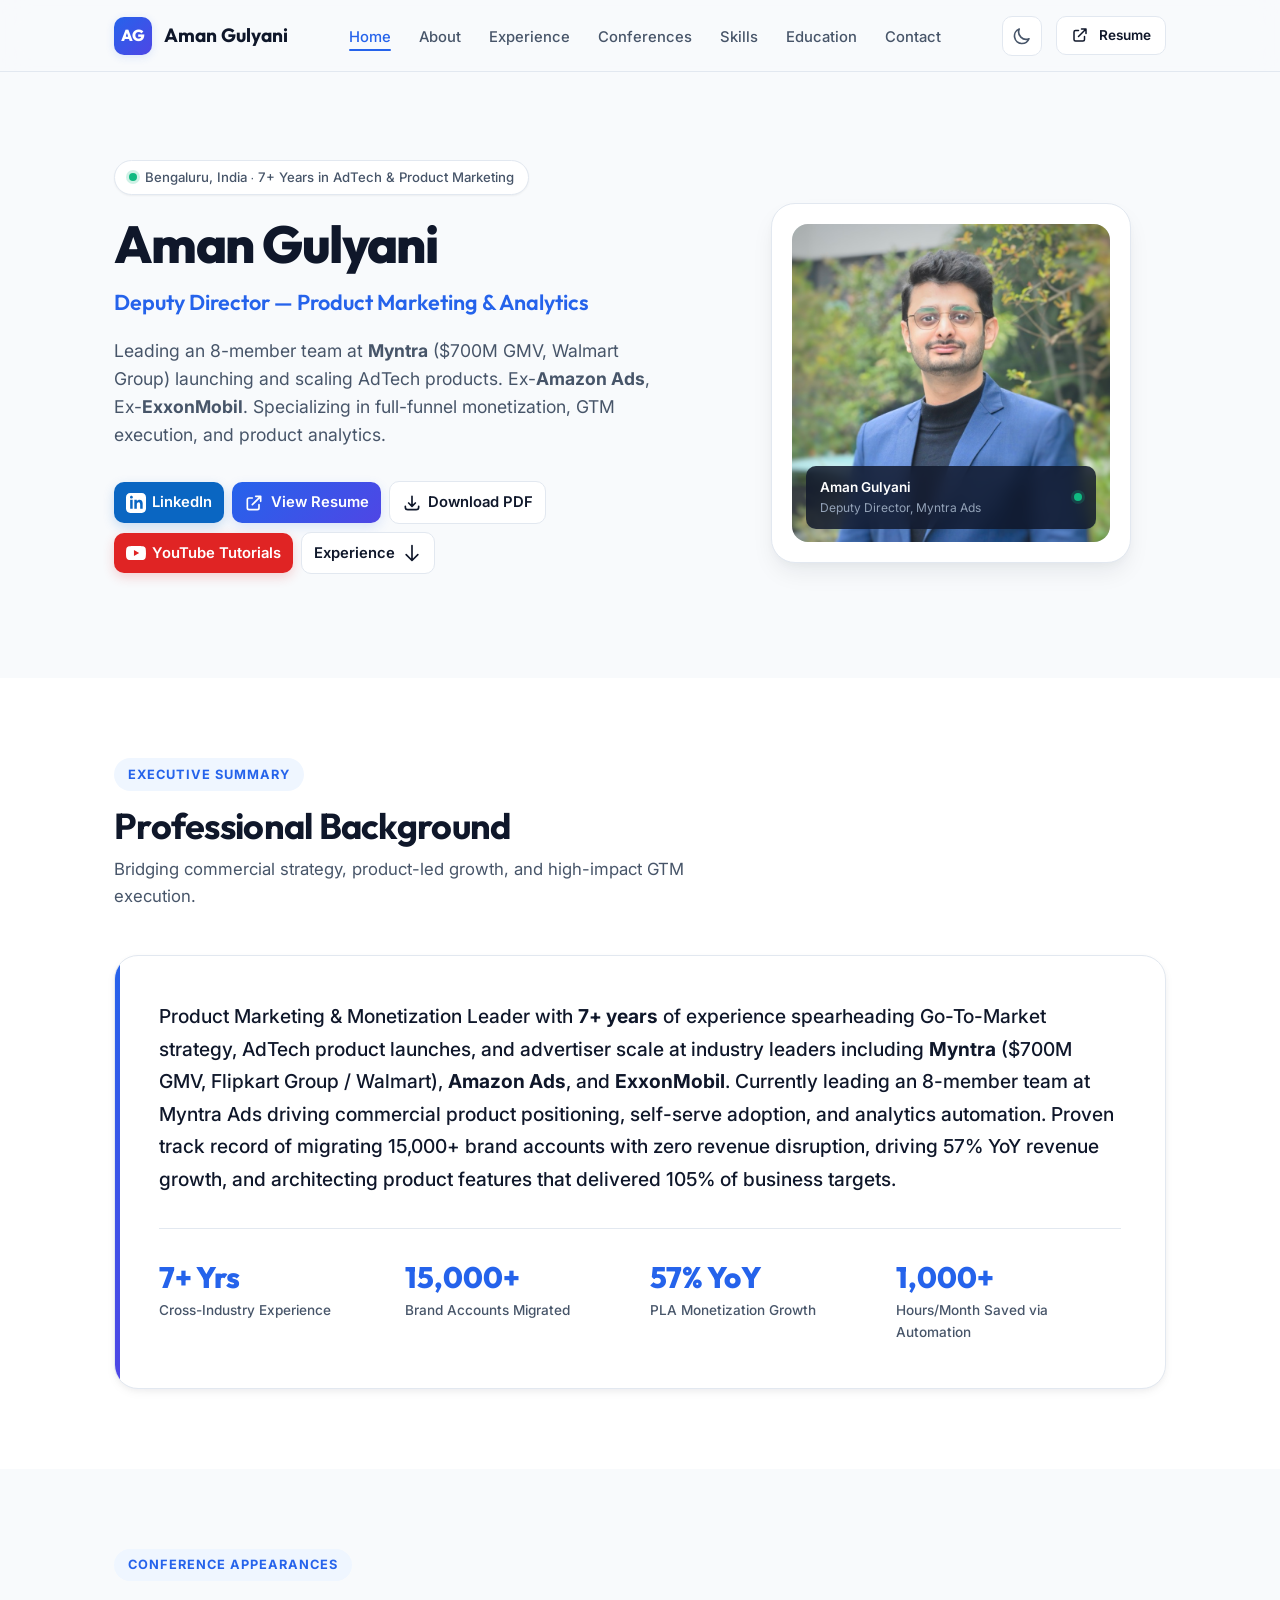
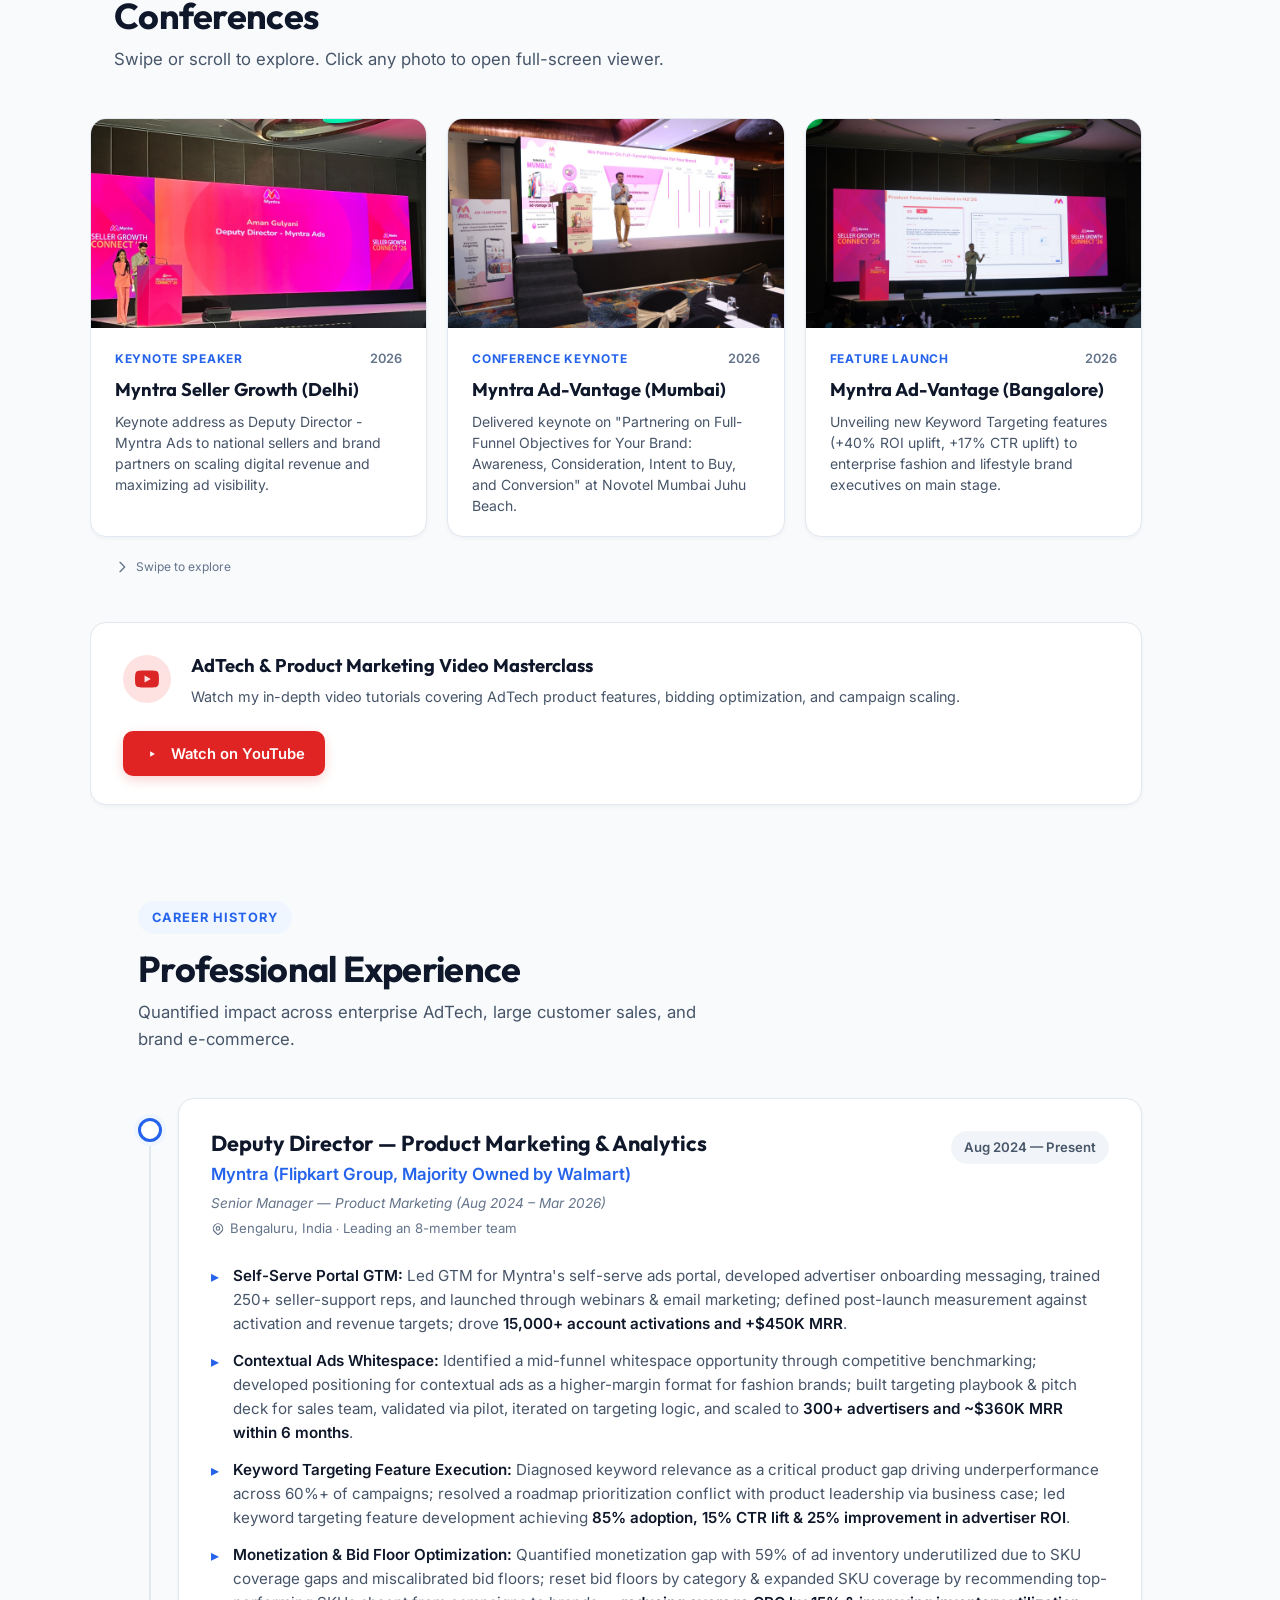
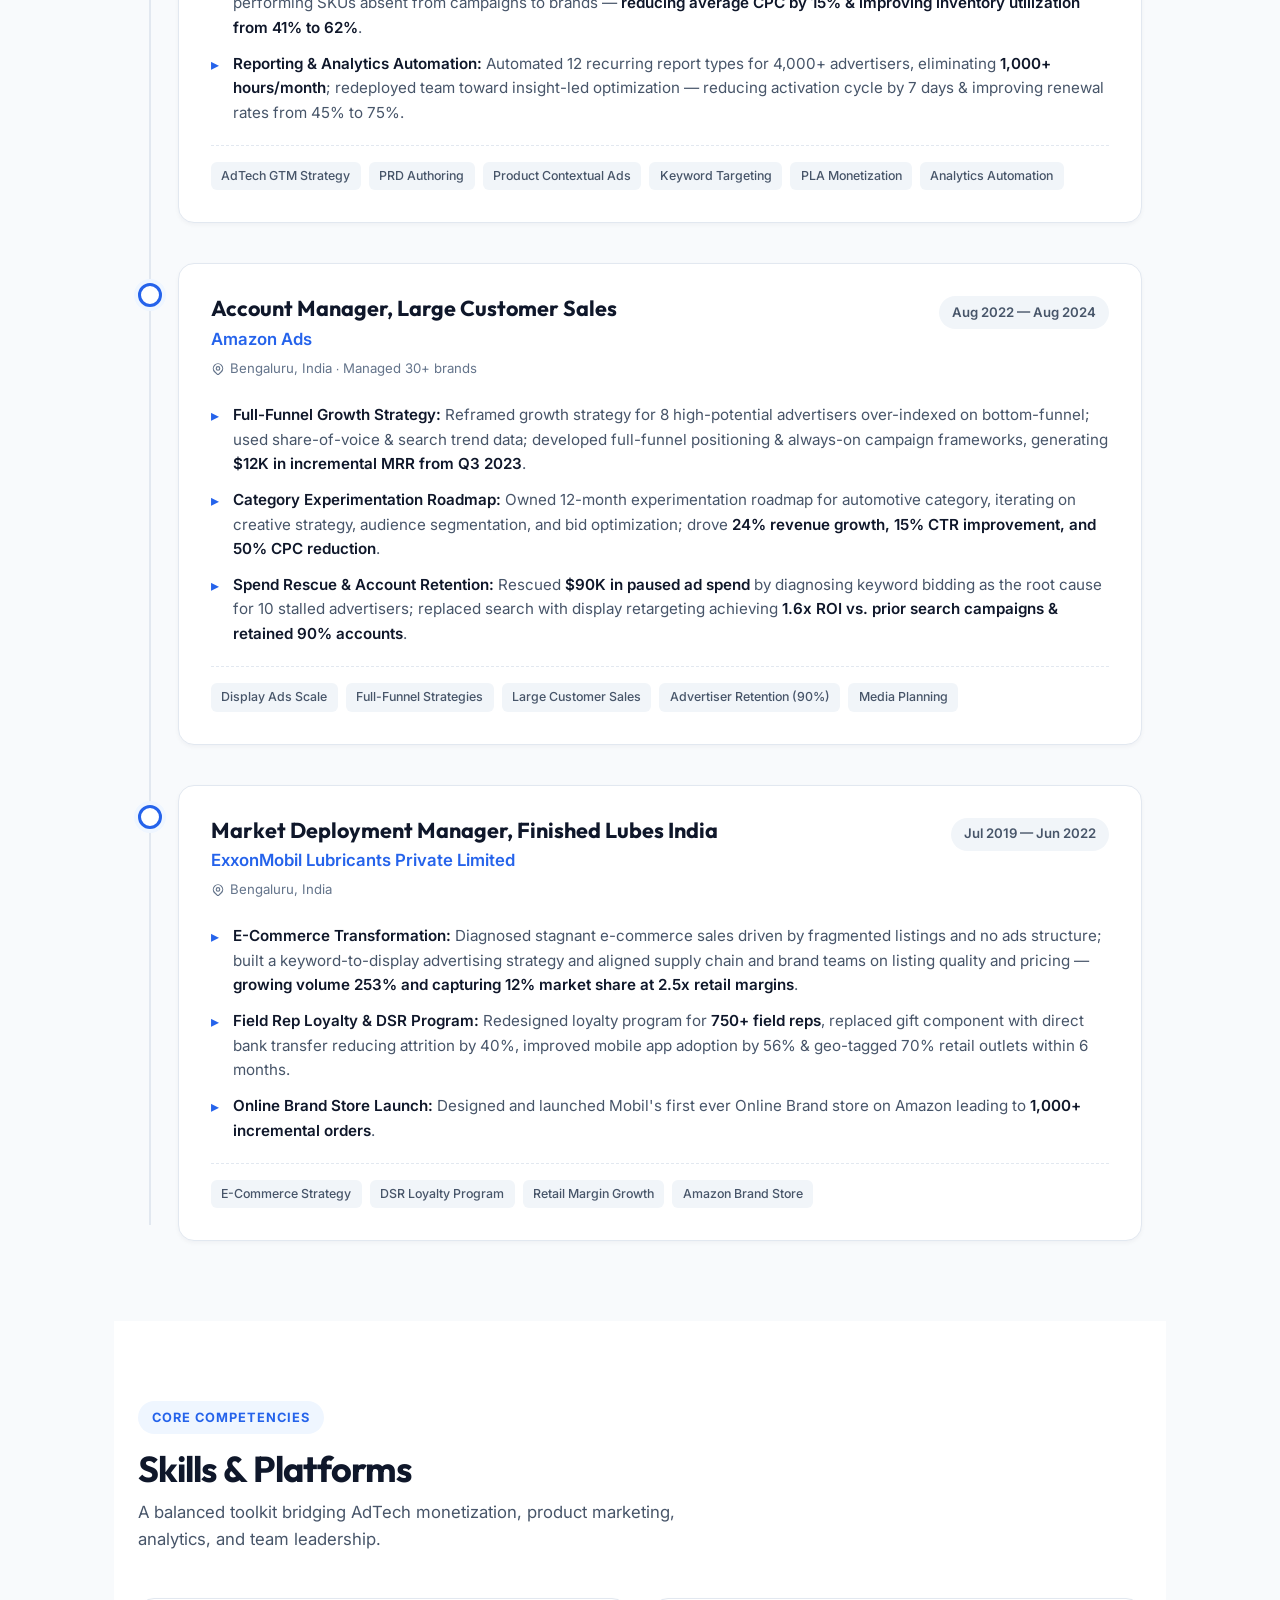
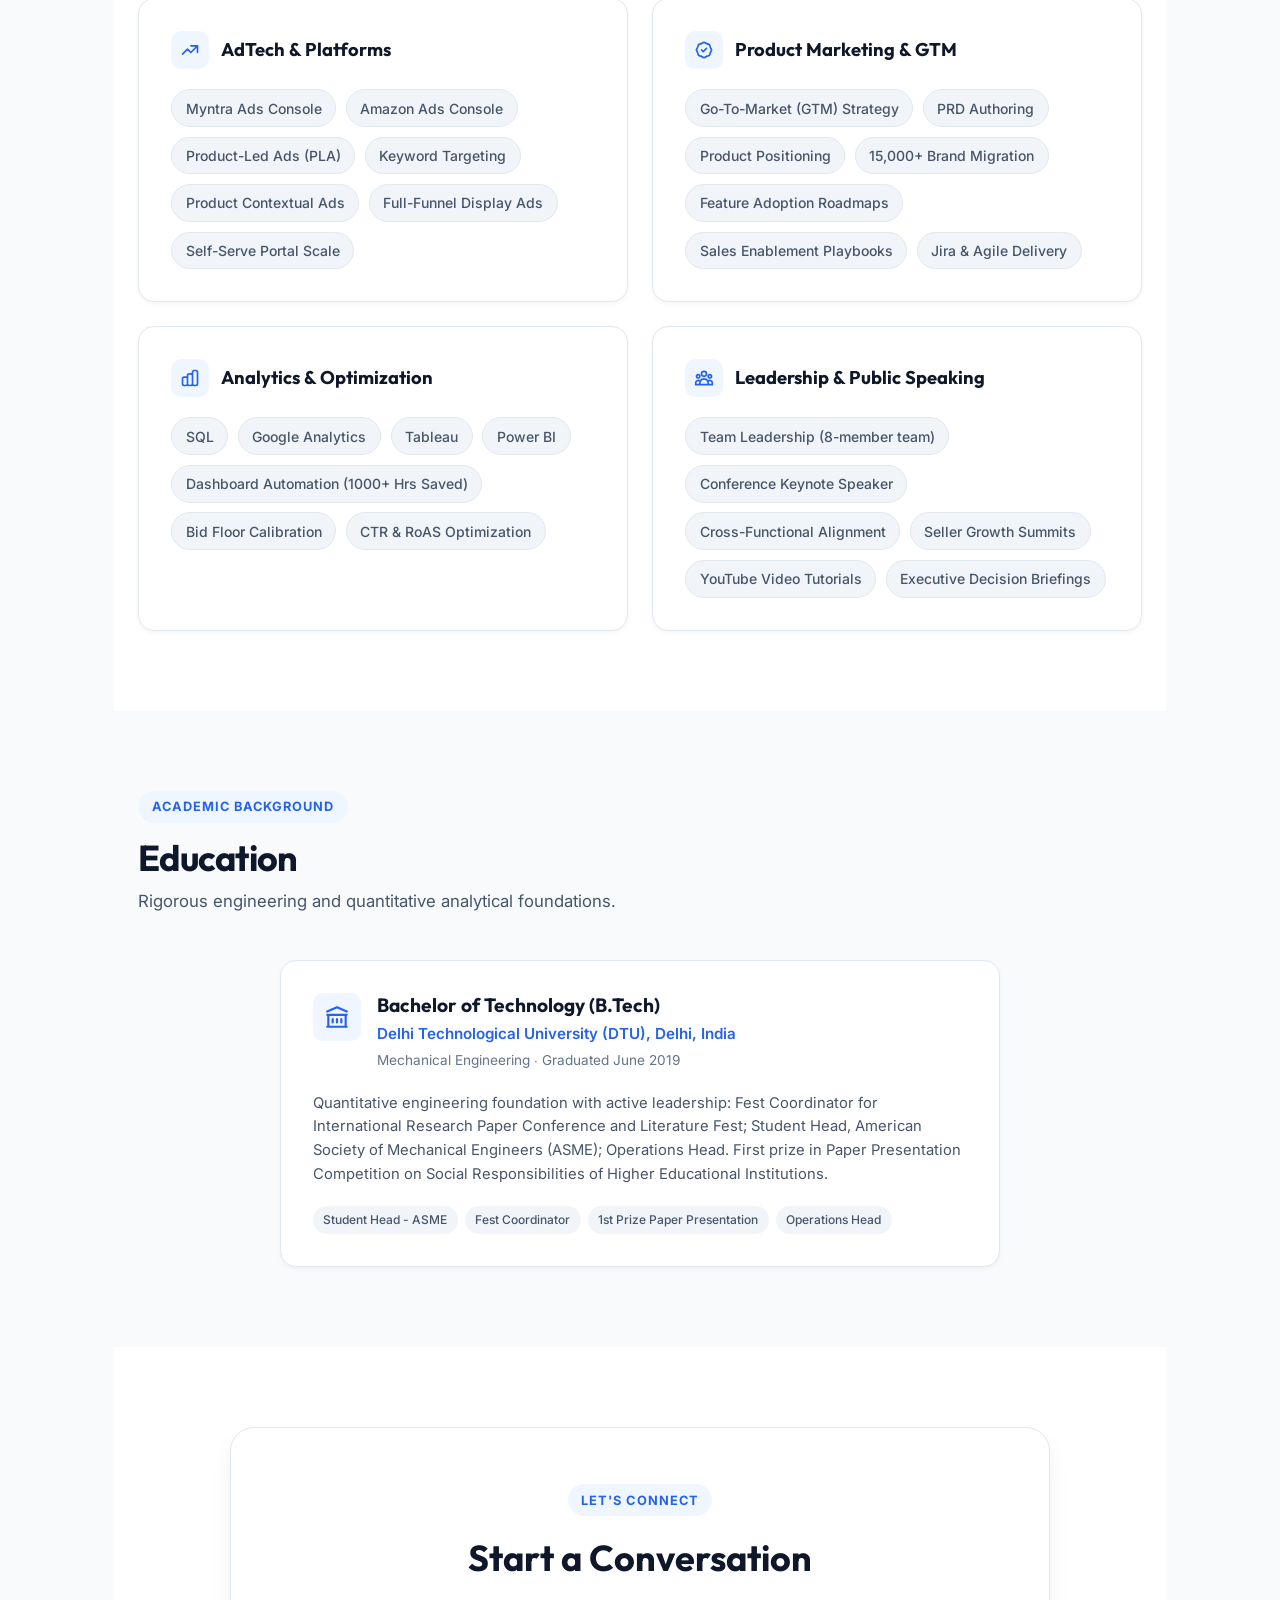
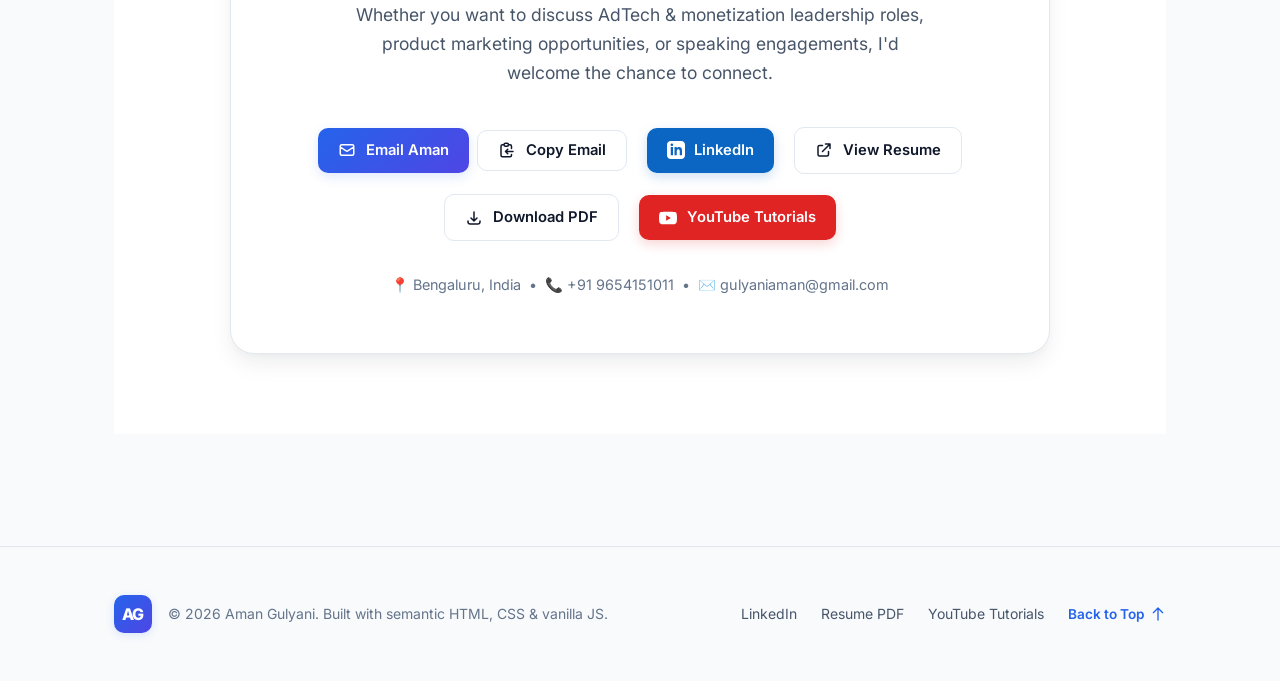
==== commit 5b46b04a: "Add files via upload" ====
--- a/index.html
+++ b/index.html
@@ -108,40 +108,42 @@
           </p>
 
           <!-- Primary CTAs -->
-          <div class="hero-actions">
+          <div class="hero-actions" role="group" aria-label="Primary actions">
             <!-- LinkedIn Button -->
-            <a href="https://www.linkedin.com/in/aman-gulyani-a6665677/" target="_blank" rel="noopener noreferrer" class="btn btn-linkedin" id="hero-linkedin-btn">
+            <a href="https://www.linkedin.com/in/aman-gulyani-a6665677/" target="_blank" rel="noopener noreferrer" class="btn btn-linkedin btn-icon" id="hero-linkedin-btn" aria-label="View LinkedIn profile">
               <svg viewBox="0 0 24 24" fill="currentColor" aria-hidden="true">
                 <path d="M19 0h-14c-2.761 0-5 2.239-5 5v14c0 2.761 2.239 5 5 5h14c2.762 0 5-2.239 5-5v-14c0-2.761-2.238-5-5-5zm-11 19h-3v-11h3v11zm-1.5-12.268c-.966 0-1.75-.79-1.75-1.764s.784-1.764 1.75-1.764 1.75.79 1.75 1.764-.783 1.764-1.75 1.764zm13.5 12.268h-3v-5.604c0-3.368-4-3.113-4 0v5.604h-3v-11h3v1.765c1.396-2.586 7-2.777 7 2.476v6.759z"/>
               </svg>
-              <span>LinkedIn</span>
+              <span class="btn-text">LinkedIn</span>
             </a>
 
-            <!-- View & Download Resume Buttons -->
-            <a href="images/Aman_Gulyani_Resume_.pdf" target="_blank" rel="noopener noreferrer" class="btn btn-primary" id="hero-resume-btn" title="Open Resume PDF in new tab">
+            <!-- View Resume Button -->
+            <a href="images/Aman_Gulyani_Resume_.pdf" target="_blank" rel="noopener noreferrer" class="btn btn-primary btn-icon" id="hero-resume-btn" aria-label="View Resume PDF in new tab">
               <svg fill="none" viewBox="0 0 24 24" stroke="currentColor" stroke-width="2" aria-hidden="true">
                 <path stroke-linecap="round" stroke-linejoin="round" d="M10 6H6a2 2 0 00-2 2v10a2 2 0 002 2h10a2 2 0 002-2v-4M14 4h6m0 0v6m0-6L10 14" />
               </svg>
-              <span>View Resume</span>
+              <span class="btn-text">View Resume</span>
             </a>
-            <a href="images/Aman_Gulyani_Resume_.pdf" download="Aman_Gulyani_Resume_.pdf" class="btn btn-secondary" id="hero-download-btn" title="Download Resume PDF directly">
+            
+            <!-- Download Resume Button -->
+            <a href="images/Aman_Gulyani_Resume_.pdf" download="Aman_Gulyani_Resume_.pdf" class="btn btn-secondary btn-icon" id="hero-download-btn" aria-label="Download Resume PDF directly">
               <svg fill="none" viewBox="0 0 24 24" stroke="currentColor" stroke-width="2" aria-hidden="true">
                 <path stroke-linecap="round" stroke-linejoin="round" d="M4 16v1a3 3 0 003 3h10a3 3 0 003-3v-1m-4-4l-4 4m0 0l-4-4m4 4V4" />
               </svg>
-              <span>Download PDF</span>
+              <span class="btn-text">Download PDF</span>
             </a>
 
             <!-- YouTube Video Tutorial Link -->
-            <a href="https://youtu.be/aPTEL7nlNqg?si=HIiScCaSl9OP8VqL" target="_blank" rel="noopener noreferrer" class="btn btn-youtube" id="hero-youtube-btn" title="Watch YouTube AdTech Tutorials">
+            <a href="https://youtu.be/aPTEL7nlNqg?si=HIiScCaSl9OP8VqL" target="_blank" rel="noopener noreferrer" class="btn btn-youtube btn-icon" id="hero-youtube-btn" aria-label="Watch YouTube AdTech Tutorials">
               <svg viewBox="0 0 24 24" fill="currentColor" aria-hidden="true">
                 <path d="M23.498 6.186a3.016 3.016 0 0 0-2.122-2.136C19.505 3.545 12 3.545 12 3.545s-7.505 0-9.377.505A3.017 3.017 0 0 0 .502 6.186C0 8.07 0 12 0 12s0 3.93.502 5.814a3.016 3.016 0 0 0 2.122 2.136c1.871.505 9.376.505 9.376.505s7.505 0 9.377-.505a3.015 3.015 0 0 0 2.122-2.136C24 15.93 24 12 24 12s0-3.93-.502-5.814zM9.545 15.568V8.432L15.818 12l-6.273 3.568z"/>
               </svg>
-              <span>YouTube Tutorials</span>
+              <span class="btn-text">YouTube Tutorials</span>
             </a>
 
             <!-- Jump to Experience Link -->
-            <a href="#experience" class="btn btn-secondary">
-              <span>Experience</span>
+            <a href="#experience" class="btn btn-secondary btn-icon" aria-label="Jump to Experience section">
+              <span class="btn-text">Experience</span>
               <svg fill="none" viewBox="0 0 24 24" stroke="currentColor" stroke-width="2" aria-hidden="true">
                 <path stroke-linecap="round" stroke-linejoin="round" d="M19 14l-7 7m0 0l-7-7m7 7V3" />
               </svg>
@@ -212,12 +214,13 @@
     <section id="conferences" class="section">
       <div class="container">
         <div class="section-header reveal">
-          <span class="section-tag">Keynotes & Industry Summits</span>
-          <h2 class="section-title">Conferences & Speaking</h2>
-          <p class="section-subtitle">Keynotes, seller growth summits, and feature launch presentations delivered across India. Click any photo to open full-screen viewer.</p>
-        </div>
-
-        <div class="gallery-grid">
+          <span class="section-tag">Conference Appearances</span>
+          <h2 class="section-title">Conferences</h2>
+          <p class="section-subtitle">Swipe or scroll to explore. Click any photo to open full-screen viewer.</p>
+        </div>
+
+        <div class="gallery-scroll-wrapper" id="gallery-scroll">
+          <div class="gallery-grid" id="gallery-grid">
           <!-- EVENT 1: MYNTRA SELLER GROWTH (DELHI) -->
           <div class="gallery-card reveal" data-full-image="images/conf-seller-growth-connect.jpg">
             <div class="gallery-image-wrapper">
@@ -349,7 +352,15 @@
               <p class="gallery-desc">Guiding audience through the three-step framework for visibility: Exact/Phrase Match Types, Ad Group Bidding, and Top-of-Search placement tuning.</p>
             </div>
           </div>
-        </div>
+          </div>
+
+          <!-- Scroll hint for horizontal scroll -->
+          <div class="gallery-scroll-hint" aria-hidden="true">
+            <svg width="16" height="16" viewBox="0 0 24 24" fill="none" stroke="currentColor" stroke-width="2">
+              <path stroke-linecap="round" stroke-linejoin="round" d="M9 5l7 7-7 7" />
+            </svg>
+            <span>Swipe to explore</span>
+          </div>
 
         <!-- Featured YouTube Video Tutorial Banner -->
         <div class="youtube-spotlight-card reveal">
--- a/css/styles.css
+++ b/css/styles.css
@@ -1304,6 +1304,127 @@
   color: var(--text-secondary);
   margin: 0;
   line-height: 1.5;
+}
+
+/* ==========================================================================
+   HERO ACTIONS - Compact Icon-First Buttons
+   ========================================================================== */
+.hero-actions {
+  display: flex;
+  flex-wrap: wrap;
+  align-items: center;
+  gap: 0.5rem;
+}
+
+.btn-icon {
+  display: inline-flex;
+  align-items: center;
+  justify-content: center;
+  gap: 0.4rem;
+  padding: 0.5rem 0.75rem;
+  flex-shrink: 0;
+  white-space: nowrap;
+}
+
+.btn-icon .btn-text {
+  display: none;
+}
+
+.btn-icon svg {
+  width: 20px;
+  height: 20px;
+  flex-shrink: 0;
+}
+
+/* Desktop: show text on hover/focus */
+@media (min-width: 769px) {
+  .btn-icon .btn-text {
+    display: inline;
+  }
+  .btn-icon:hover .btn-text,
+  .btn-icon:focus .btn-text {
+    display: inline;
+  }
+}
+
+/* ==========================================================================
+   CONFERENCES - Horizontal Scroll with Auto-Scroll
+   ========================================================================== */
+.gallery-scroll-wrapper {
+  overflow-x: auto;
+  overflow-y: hidden;
+  scroll-snap-type: x mandatory;
+  -webkit-overflow-scrolling: touch;
+  padding-bottom: 1rem; /* space for scrollbar */
+  margin: 0 -1.5rem;
+  padding-left: 1.5rem;
+  padding-right: 1.5rem;
+  scrollbar-width: thin;
+  scrollbar-color: var(--border-color) transparent;
+}
+
+.gallery-scroll-wrapper::-webkit-scrollbar {
+  height: 6px;
+}
+.gallery-scroll-wrapper::-webkit-scrollbar-track {
+  background: transparent;
+}
+.gallery-scroll-wrapper::-webkit-scrollbar-thumb {
+  background: var(--border-color);
+  border-radius: 3px;
+}
+
+.gallery-grid {
+  display: flex;
+  flex-wrap: nowrap;
+  gap: 1.25rem;
+  padding-bottom: 0.5rem;
+}
+
+.gallery-card {
+  flex: 0 0 85%;
+  max-width: 340px;
+  scroll-snap-align: start;
+  scroll-snap-stop: always;
+}
+
+/* Tablet: 2 cards visible */
+@media (min-width: 640px) {
+  .gallery-card {
+    flex: 0 0 calc(50% - 0.625rem);
+    max-width: none;
+  }
+}
+
+/* Desktop: 3 cards visible */
+@media (min-width: 1024px) {
+  .gallery-card {
+    flex: 0 0 calc(33.333% - 0.833rem);
+  }
+}
+
+/* Scroll indicator hint */
+.gallery-scroll-hint {
+  display: inline-flex;
+  align-items: center;
+  gap: 0.35rem;
+  font-size: 0.75rem;
+  color: var(--text-muted);
+  margin-top: 0.75rem;
+  padding-left: 1.5rem;
+  animation: scrollHint 2s ease-in-out infinite;
+}
+
+@keyframes scrollHint {
+  0%, 100% { transform: translateX(0); opacity: 0.6; }
+  50% { transform: translateX(4px); opacity: 1; }
+}
+
+/* Respect prefers-reduced-motion for scroll hint animation */
+@media (prefers-reduced-motion: reduce) {
+  .gallery-scroll-hint {
+    animation: none;
+  }
 }
 
 /* --- 14. Responsive Breakpoints & Mobile Optimization --- */
@@ -1458,18 +1579,34 @@
     margin-bottom: 1.35rem;
   }
   .hero-actions {
-    gap: 0.5rem;
+    display: flex;
+    flex-wrap: nowrap;
+    overflow-x: auto;
+    gap: 0.4rem;
     margin-bottom: 0.5rem;
-  }
-  .btn {
-    padding: 0.5rem 0.9rem;
-    font-size: 0.84rem;
-    gap: 0.4rem;
+    padding-bottom: 0.25rem;
+    scroll-snap-type: x mandatory;
+    -webkit-overflow-scrolling: touch;
+    scrollbar-width: none;
+    -ms-overflow-style: none;
+  }
+  .hero-actions::-webkit-scrollbar {
+    display: none;
+  }
+  .hero-actions .btn {
+    padding: 0.45rem 0.7rem;
+    font-size: 0.8rem;
+    gap: 0.35rem;
     border-radius: var(--radius-sm);
-  }
-  .btn svg {
-    width: 15px;
-    height: 15px;
+    flex-shrink: 0;
+    scroll-snap-align: start;
+  }
+  .hero-actions .btn svg {
+    width: 16px;
+    height: 16px;
+  }
+  .hero-actions .btn-icon .btn-text {
+    display: none !important;
   }
   .headshot-card {
     max-width: 220px;
@@ -1573,13 +1710,18 @@
     padding: 0.2rem 0.55rem;
   }
 
-  /* Conferences & Speaking Gallery Mobile */
+  /* Conferences Gallery Mobile - Horizontal Scroll */
+  .gallery-scroll-wrapper {
+    margin: 0 -1.1rem;
+    padding-left: 1.1rem;
+    padding-right: 1.1rem;
+  }
   .gallery-grid {
-    grid-template-columns: 1fr;
-    gap: 1.1rem;
+    gap: 0.9rem;
   }
   .gallery-card {
-    border-radius: var(--radius-md);
+    flex: 0 0 88%;
+    max-width: 280px;
   }
   .gallery-image-wrapper {
     aspect-ratio: 16 / 9;
